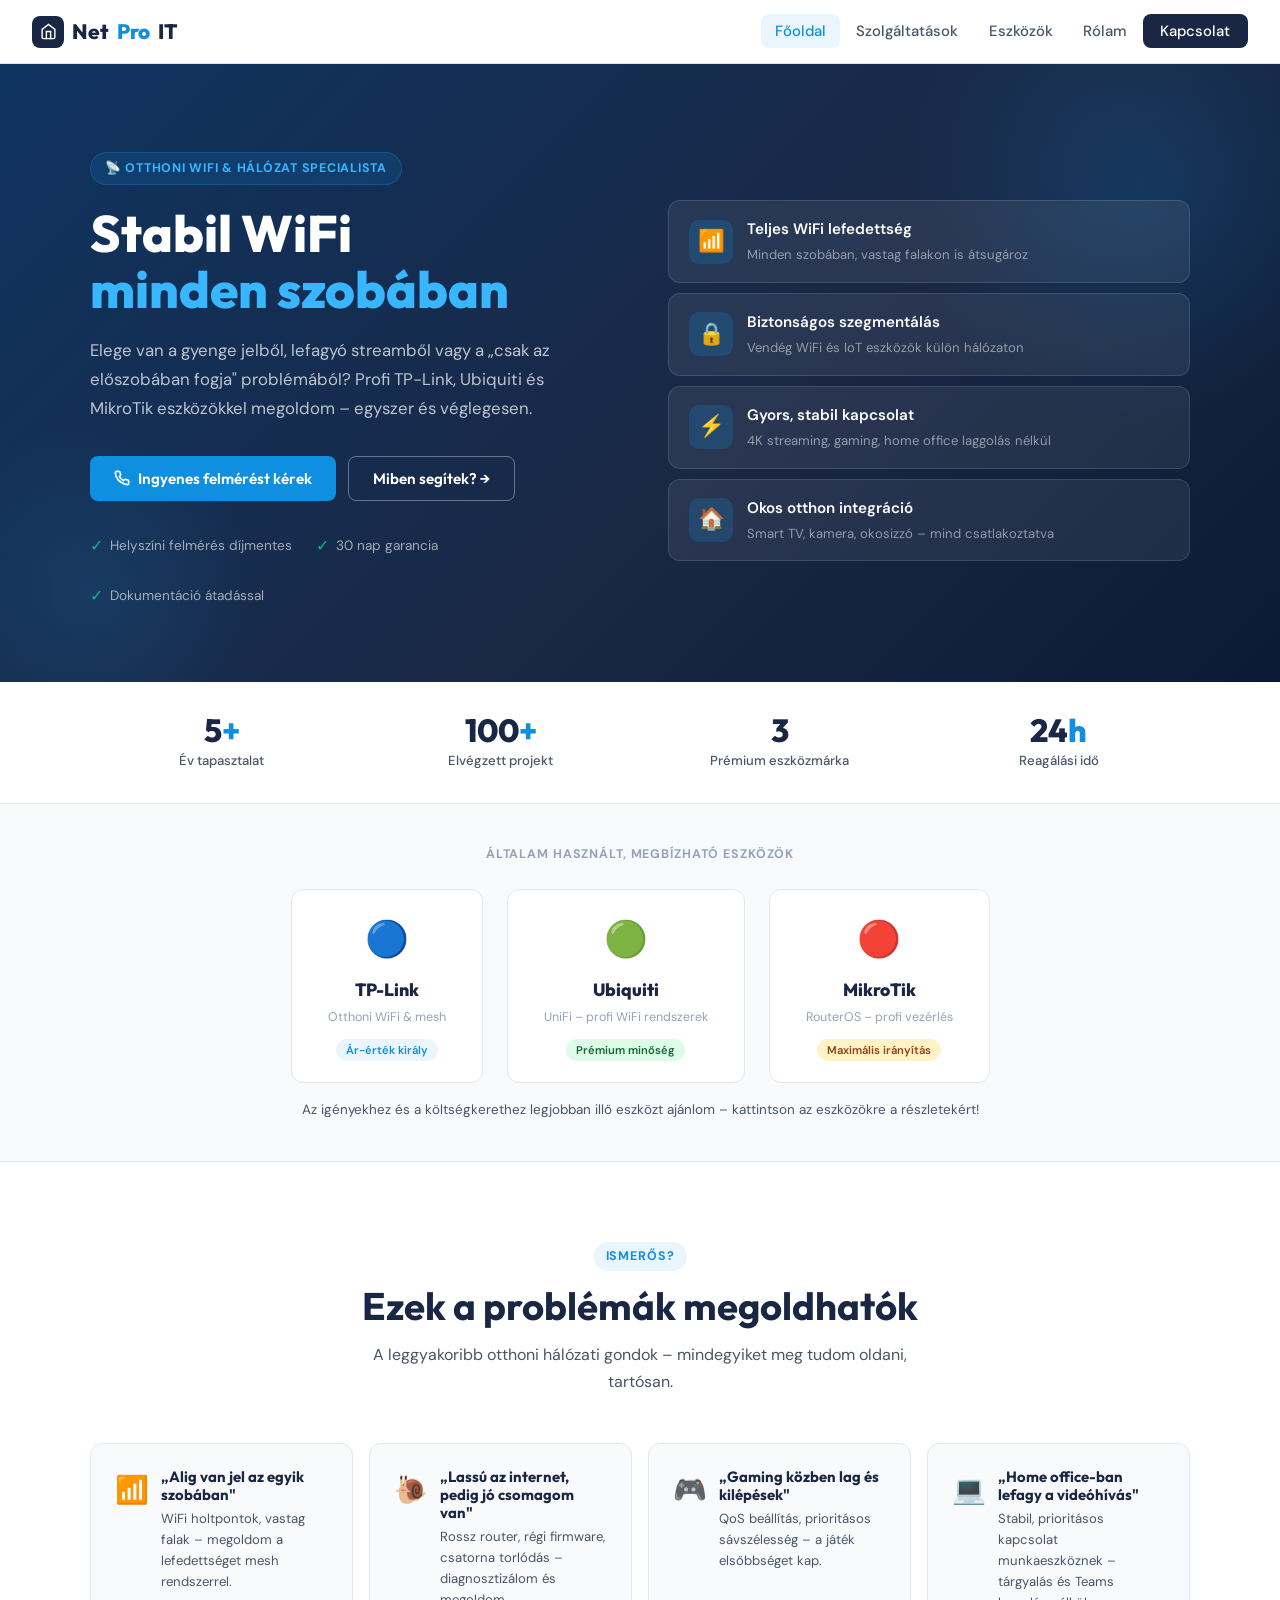
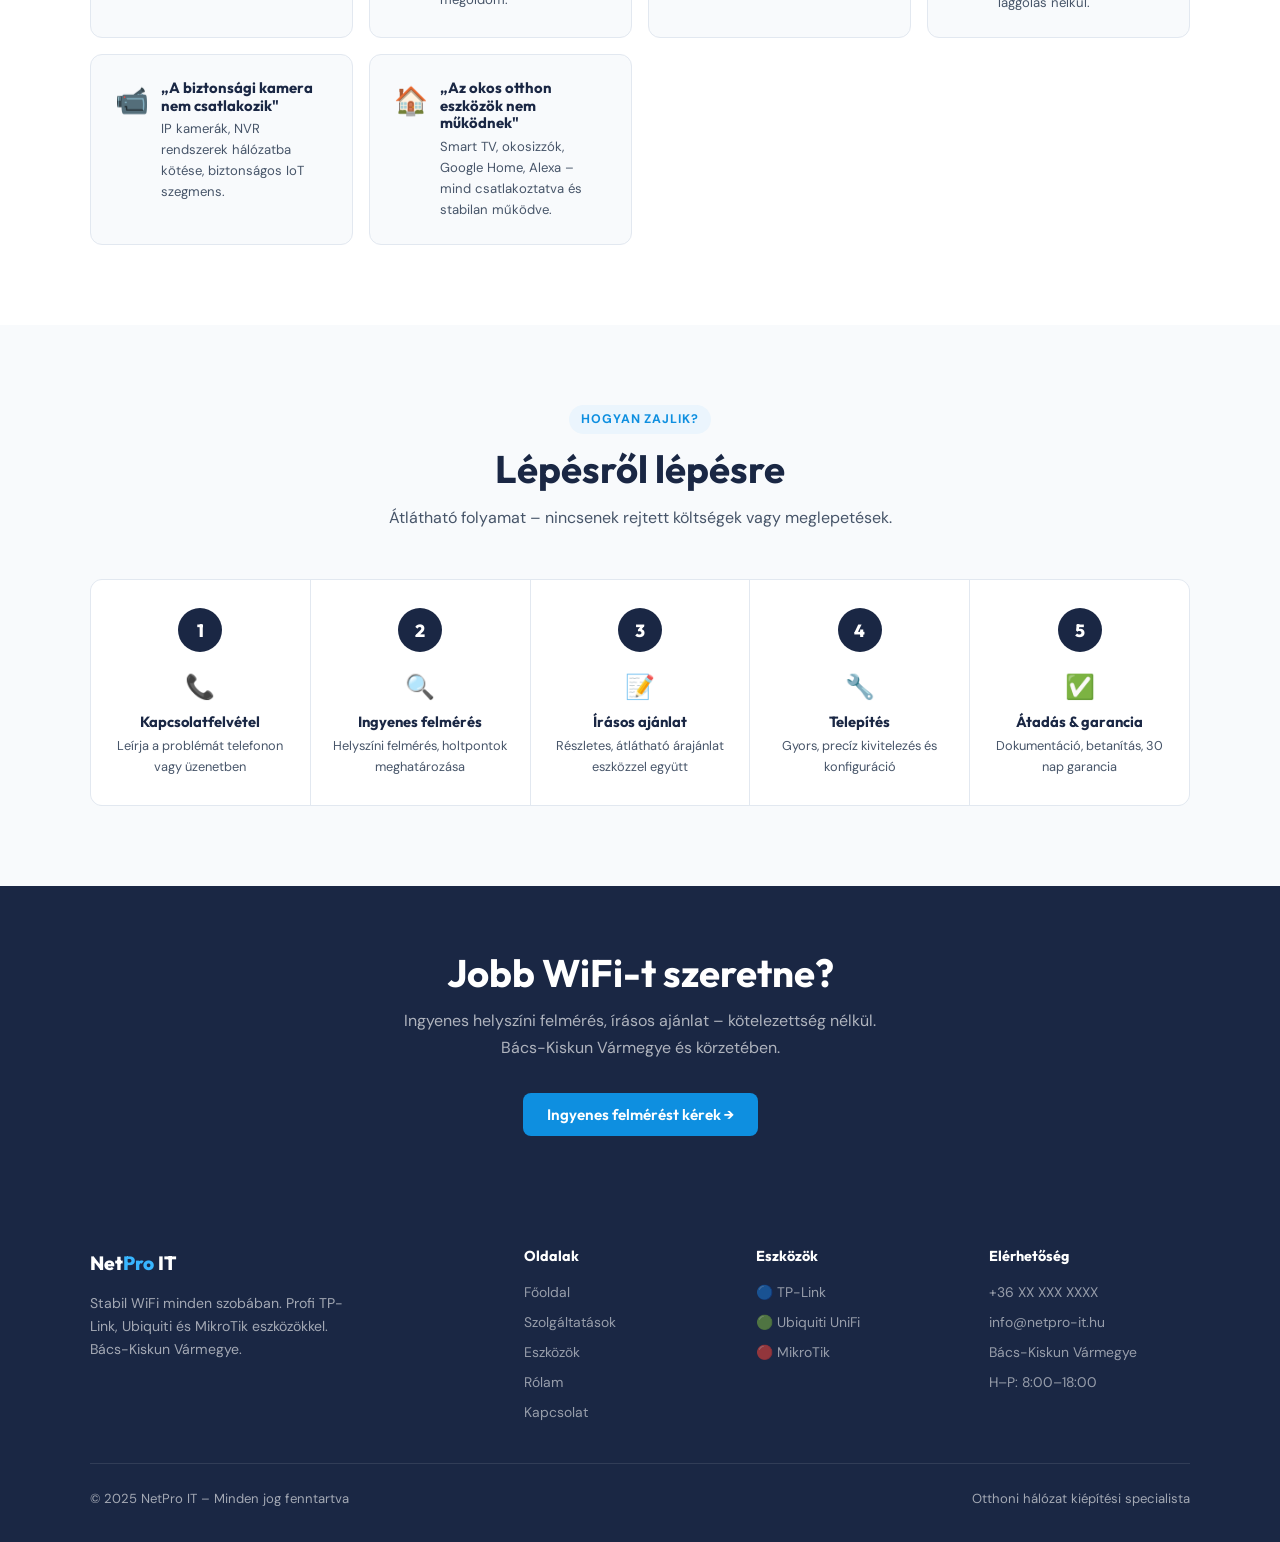
==== index.html @ 59e87a6f "Add files via upload" ====
<!DOCTYPE html>
<html lang="hu">
<head>
<meta charset="UTF-8">
<meta name="viewport" content="width=device-width, initial-scale=1.0">
<title>NetPro IT – Otthoni hálózat kiépítése</title>
<link rel="preconnect" href="https://fonts.googleapis.com">
<link href="https://fonts.googleapis.com/css2?family=Outfit:wght@400;500;600;700;800&family=DM+Sans:ital,wght@0,400;0,500;1,400&display=swap" rel="stylesheet">
<style>
*, *::before, *::after { box-sizing: border-box; margin: 0; padding: 0; }

:root {
  --navy: #1A2744;
  --navy-light: #243354;
  --blue: #0E8FE0;
  --blue-light: #38B6FF;
  --blue-pale: #EBF5FD;
  --gray-50: #F8FAFC;
  --gray-100: #F1F5F9;
  --gray-200: #E2E8F0;
  --gray-400: #94A3B8;
  --gray-600: #475569;
  --gray-800: #1E293B;
  --white: #FFFFFF;
  --green: #10B981;
  --orange: #F59E0B;
  --radius: 12px;
  --radius-sm: 8px;
  --shadow: 0 4px 24px rgba(26,39,68,0.08);
  --shadow-card: 0 2px 12px rgba(26,39,68,0.06);
}

html { scroll-behavior: smooth; }

body {
  font-family: 'DM Sans', sans-serif;
  background: var(--gray-50);
  color: var(--gray-800);
  line-height: 1.65;
  font-size: 16px;
}

h1, h2, h3, h4, h5 {
  font-family: 'Outfit', sans-serif;
  line-height: 1.2;
  color: var(--navy);
}

/* ---- NAVBAR ---- */
nav {
  position: sticky;
  top: 0;
  z-index: 100;
  background: rgba(255,255,255,0.96);
  backdrop-filter: blur(12px);
  border-bottom: 1px solid var(--gray-200);
  padding: 0 2rem;
  height: 64px;
  display: flex;
  align-items: center;
  justify-content: space-between;
}

.logo {
  font-family: 'Outfit', sans-serif;
  font-weight: 800;
  font-size: 1.3rem;
  color: var(--navy);
  cursor: pointer;
  display: flex;
  align-items: center;
  gap: 8px;
  text-decoration: none;
}

.logo-icon {
  width: 32px; height: 32px;
  background: var(--navy);
  border-radius: 8px;
  display: flex; align-items: center; justify-content: center;
}

.logo-icon svg { width: 17px; height: 17px; fill: none; stroke: white; stroke-width: 2; stroke-linecap: round; }
.logo span { color: var(--blue); }

.nav-links {
  display: flex;
  align-items: center;
  gap: 0.2rem;
  list-style: none;
}

.nav-links a {
  text-decoration: none;
  color: var(--gray-600);
  font-size: 0.93rem;
  font-weight: 500;
  padding: 0.45rem 0.85rem;
  border-radius: var(--radius-sm);
  transition: all 0.15s;
  cursor: pointer;
}

.nav-links a:hover { color: var(--navy); background: var(--gray-100); }
.nav-links a.active { color: var(--blue); background: var(--blue-pale); }
.nav-cta { background: var(--navy) !important; color: white !important; padding: 0.45rem 1.1rem !important; border-radius: var(--radius-sm) !important; }
.nav-cta:hover { background: var(--navy-light) !important; }

.hamburger { display: none; background: none; border: none; cursor: pointer; padding: 4px; }
.hamburger span { display: block; width: 22px; height: 2px; background: var(--navy); margin: 5px 0; border-radius: 2px; transition: all 0.3s; }

/* ---- PAGES ---- */
.page { display: none; animation: fadeIn 0.32s ease; }
.page.active { display: block; }
@keyframes fadeIn { from { opacity: 0; transform: translateY(8px); } to { opacity: 1; transform: translateY(0); } }

/* ---- BUTTONS ---- */
.btn {
  display: inline-flex;
  align-items: center;
  gap: 8px;
  padding: 0.75rem 1.5rem;
  border-radius: var(--radius-sm);
  font-family: 'Outfit', sans-serif;
  font-weight: 600;
  font-size: 0.95rem;
  cursor: pointer;
  text-decoration: none;
  transition: all 0.18s;
  border: none;
}
.btn-primary { background: var(--blue); color: white; }
.btn-primary:hover { background: #0b7cc4; transform: translateY(-1px); }
.btn-outline { background: transparent; color: white; border: 1.5px solid rgba(255,255,255,0.35); }
.btn-outline:hover { background: rgba(255,255,255,0.08); border-color: rgba(255,255,255,0.6); }
.btn-dark { background: var(--navy); color: white; }
.btn-dark:hover { background: var(--navy-light); }

/* ---- SECTION ---- */
.section { padding: 5rem 2rem; }
.section-inner { max-width: 1100px; margin: 0 auto; }
.section-alt { background: white; }

.section-header { text-align: center; margin-bottom: 3rem; }
.section-tag {
  display: inline-block;
  background: var(--blue-pale);
  color: var(--blue);
  font-size: 0.78rem;
  font-weight: 700;
  letter-spacing: 0.07em;
  text-transform: uppercase;
  padding: 4px 12px;
  border-radius: 100px;
  margin-bottom: 0.75rem;
}
.section-header h2 { font-size: clamp(1.8rem, 3vw, 2.4rem); font-weight: 700; margin-bottom: 0.75rem; }
.section-header p { color: var(--gray-600); max-width: 560px; margin: 0 auto; line-height: 1.7; }

/* ---- BADGES ---- */
.badge {
  display: inline-flex;
  align-items: center;
  padding: 2px 10px;
  border-radius: 100px;
  font-size: 0.75rem;
  font-weight: 600;
}
.badge-blue { background: var(--blue-pale); color: var(--blue); }
.badge-green { background: #DCFCE7; color: #166534; }
.badge-orange { background: #FEF3C7; color: #92400E; }
.badge-navy { background: #EEF2FF; color: var(--navy); }

/* ---- DETAIL LIST ---- */
.detail-list { list-style: none; }
.detail-list li {
  font-size: 0.87rem;
  color: var(--gray-600);
  padding: 5px 0;
  padding-left: 18px;
  position: relative;
  border-bottom: 1px solid var(--gray-100);
}
.detail-list li:last-child { border-bottom: none; }
.detail-list li::before { content: '→'; position: absolute; left: 0; color: var(--blue); font-weight: 700; }

/* ---- EXPERTISE GRID ---- */
.expertise-grid {
  display: grid;
  grid-template-columns: repeat(auto-fit, minmax(280px, 1fr));
  gap: 1.25rem;
}
.expertise-card {
  background: white;
  border: 1px solid var(--gray-200);
  border-radius: var(--radius);
  padding: 1.75rem;
  transition: all 0.2s;
}
.expertise-card:hover { border-color: var(--blue); box-shadow: var(--shadow-card); }
.expertise-card p { font-size: 0.88rem; color: var(--gray-600); line-height: 1.65; margin-bottom: 1rem; }

/* ---- FAQ ---- */
.faq-list { max-width: 760px; margin: 0 auto; }
.faq-item {
  background: white;
  border: 1px solid var(--gray-200);
  border-radius: var(--radius);
  margin-bottom: 10px;
  overflow: hidden;
}
.faq-q {
  width: 100%;
  padding: 1.1rem 1.25rem;
  background: none;
  border: none;
  text-align: left;
  font-family: 'Outfit', sans-serif;
  font-size: 1rem;
  font-weight: 600;
  color: var(--navy);
  cursor: pointer;
  display: flex;
  justify-content: space-between;
  align-items: center;
  gap: 12px;
}
.faq-q:hover { background: var(--gray-50); }
.faq-icon { width: 20px; height: 20px; flex-shrink: 0; stroke: var(--blue); fill: none; stroke-width: 2.5; stroke-linecap: round; transition: transform 0.2s; }
.faq-item.open .faq-icon { transform: rotate(45deg); }
.faq-a {
  display: none;
  padding: 0 1.25rem 1.1rem;
  color: var(--gray-600);
  font-size: 0.9rem;
  line-height: 1.7;
  border-top: 1px solid var(--gray-100);
  padding-top: 0.9rem;
}
.faq-item.open .faq-a { display: block; }

/* ---- FORM ---- */
.form-row { display: grid; grid-template-columns: 1fr 1fr; gap: 1rem; margin-bottom: 1rem; }
.form-group { margin-bottom: 1rem; }
.form-group label { display: block; font-size: 0.88rem; font-weight: 600; color: var(--gray-800); margin-bottom: 6px; }
.form-group input,
.form-group select,
.form-group textarea {
  width: 100%;
  padding: 0.65rem 0.9rem;
  border: 1.5px solid var(--gray-200);
  border-radius: var(--radius-sm);
  font-family: 'DM Sans', sans-serif;
  font-size: 0.95rem;
  color: var(--gray-800);
  background: var(--gray-50);
  outline: none;
  transition: border-color 0.15s, background 0.15s;
}
.form-group input:focus,
.form-group select:focus,
.form-group textarea:focus { border-color: var(--blue); background: white; }
.form-group textarea { resize: vertical; min-height: 120px; }
.form-submit {
  width: 100%;
  padding: 0.85rem;
  background: var(--navy);
  color: white;
  border: none;
  border-radius: var(--radius-sm);
  font-family: 'Outfit', sans-serif;
  font-weight: 700;
  font-size: 1rem;
  cursor: pointer;
  transition: background 0.18s, transform 0.15s;
  display: flex; align-items: center; justify-content: center; gap: 8px;
}
.form-submit:hover { background: var(--navy-light); transform: translateY(-1px); }
.success-msg {
  display: none;
  text-align: center;
  padding: 1.5rem;
  background: #F0FDF4;
  border: 1px solid #86EFAC;
  border-radius: var(--radius);
  margin-top: 1rem;
}
.success-msg h4 { color: #15803D; margin-bottom: 4px; }
.success-msg p { color: #166534; font-size: 0.9rem; }

/* ---- CTA BANNER ---- */
.cta-banner {
  background: var(--navy);
  padding: 4rem 2rem;
  text-align: center;
}
.cta-banner h2 { color: white; font-size: clamp(1.8rem, 3vw, 2.4rem); margin-bottom: 0.75rem; }
.cta-banner p { color: rgba(255,255,255,0.65); max-width: 480px; margin: 0 auto 2rem; }

/* ---- FOOTER ---- */
footer {
  background: var(--navy);
  color: rgba(255,255,255,0.6);
  padding: 3rem 2rem 2rem;
}
.footer-inner {
  max-width: 1100px;
  margin: 0 auto;
  display: grid;
  grid-template-columns: 2fr 1fr 1fr 1fr;
  gap: 2rem;
  margin-bottom: 2rem;
}
.footer-logo { color: white; font-family: 'Outfit', sans-serif; font-weight: 800; font-size: 1.2rem; margin-bottom: 0.75rem; }
.footer-logo span { color: var(--blue-light); }
.footer-desc { font-size: 0.88rem; line-height: 1.65; max-width: 280px; }
.footer-col h4 { color: white; font-family: 'Outfit', sans-serif; font-size: 0.9rem; font-weight: 700; margin-bottom: 1rem; }
.footer-col a { display: block; color: rgba(255,255,255,0.55); font-size: 0.87rem; text-decoration: none; margin-bottom: 7px; cursor: pointer; transition: color 0.15s; }
.footer-col a:hover { color: white; }
.footer-bottom {
  max-width: 1100px;
  margin: 0 auto;
  padding-top: 1.5rem;
  border-top: 1px solid rgba(255,255,255,0.1);
  display: flex;
  justify-content: space-between;
  align-items: center;
  font-size: 0.82rem;
}

/* ---- AVAILABLE DOT ---- */
@keyframes pulse { 0%, 100% { opacity: 1; } 50% { opacity: 0.4; } }

/* ---- RESPONSIVE ---- */
@media (max-width: 768px) {
  .nav-links { display: none; }
  .nav-links.open { display: flex; flex-direction: column; position: absolute; top: 64px; left: 0; right: 0; background: white; border-bottom: 1px solid var(--gray-200); padding: 1rem; gap: 4px; }
  .hamburger { display: block; }
  nav { position: relative; }
  .footer-inner { grid-template-columns: 1fr 1fr; }
  .footer-bottom { flex-direction: column; gap: 8px; text-align: center; }
  .form-row { grid-template-columns: 1fr; }
}
</style>
</head>
<body>

<!-- ===== NAVBAR ===== -->
<nav id="mainNav">
  <a class="logo" onclick="showPage('home')">
    <div class="logo-icon">
      <svg viewBox="0 0 24 24"><path d="M3 9l9-7 9 7v11a2 2 0 01-2 2H5a2 2 0 01-2-2z"/><polyline points="9 22 9 12 15 12 15 22"/></svg>
    </div>
    Net<span>Pro</span> IT
  </a>
  <ul class="nav-links" id="navLinks">
    <li><a onclick="showPage('home')" id="nav-home" class="active">Főoldal</a></li>
    <li><a onclick="showPage('services')" id="nav-services">Szolgáltatások</a></li>
    <li><a onclick="showPage('devices')" id="nav-devices">Eszközök</a></li>
    <li><a onclick="showPage('about')" id="nav-about">Rólam</a></li>
    <li><a onclick="showPage('contact')" id="nav-contact" class="nav-cta">Kapcsolat</a></li>
  </ul>
  <button class="hamburger" onclick="toggleMenu()" aria-label="Menü">
    <span></span><span></span><span></span>
  </button>
</nav>


<!-- ========================================================
     FŐOLDAL
     ======================================================== -->
<div class="page active" id="page-home">

  <!-- HERO -->
  <div style="background:linear-gradient(135deg,#0F3460 0%,#1A2744 60%,#0a1a35 100%);color:white;padding:5.5rem 2rem 4.5rem;position:relative;overflow:hidden">
    <div style="position:absolute;top:-120px;right:-100px;width:480px;height:480px;border-radius:50%;background:radial-gradient(circle,rgba(14,143,224,0.18) 0%,transparent 70%);pointer-events:none"></div>
    <div style="position:absolute;bottom:-80px;left:-80px;width:340px;height:340px;border-radius:50%;background:radial-gradient(circle,rgba(56,182,255,0.1) 0%,transparent 70%);pointer-events:none"></div>
    <div style="max-width:1100px;margin:0 auto;position:relative;z-index:1;display:grid;grid-template-columns:1fr 1fr;gap:3.5rem;align-items:center">
      <div>
        <div style="display:inline-flex;align-items:center;gap:6px;background:rgba(14,143,224,0.15);border:1px solid rgba(14,143,224,0.3);color:#38B6FF;font-size:.78rem;font-weight:700;letter-spacing:.06em;text-transform:uppercase;padding:5px 14px;border-radius:100px;margin-bottom:1.25rem">
          📡 Otthoni WiFi & hálózat specialista
        </div>
        <h1 style="color:white;font-size:clamp(2.2rem,4vw,3.2rem);font-weight:800;line-height:1.1;margin-bottom:1.15rem">
          Stabil WiFi<br><span style="color:#38B6FF">minden szobában</span>
        </h1>
        <p style="color:rgba(255,255,255,0.72);font-size:1.05rem;line-height:1.75;margin-bottom:2rem;max-width:490px">
          Elege van a gyenge jelből, lefagyó streamből vagy a „csak az előszobában fogja" problémából? Profi TP-Link, Ubiquiti és MikroTik eszközökkel megoldom – egyszer és véglegesen.
        </p>
        <div style="display:flex;gap:12px;flex-wrap:wrap;margin-bottom:2rem">
          <button class="btn btn-primary" onclick="showPage('contact')">
            <svg width="16" height="16" viewBox="0 0 24 24" style="fill:none;stroke:currentColor;stroke-width:2.5;stroke-linecap:round"><path d="M22 16.92v3a2 2 0 01-2.18 2 19.79 19.79 0 01-8.63-3.07A19.5 19.5 0 013.07 9.47 19.79 19.79 0 012.12 4.18 2 2 0 014.11 2h3a2 2 0 012 1.72c.127.96.361 1.903.7 2.81a2 2 0 01-.45 2.11L8.09 9.91a16 16 0 006 6l1.27-1.27a2 2 0 012.11-.45c.907.339 1.85.573 2.81.7A2 2 0 0122 16.92z"/></svg>
            Ingyenes felmérést kérek
          </button>
          <button class="btn btn-outline" onclick="showPage('services')">Miben segítek? →</button>
        </div>
        <div style="display:flex;gap:1.5rem;flex-wrap:wrap">
          <div style="display:flex;align-items:center;gap:7px;color:rgba(255,255,255,0.6);font-size:.85rem">
            <span style="color:#10B981;font-size:1rem">✓</span> Helyszíni felmérés díjmentes
          </div>
          <div style="display:flex;align-items:center;gap:7px;color:rgba(255,255,255,0.6);font-size:.85rem">
            <span style="color:#10B981;font-size:1rem">✓</span> 30 nap garancia
          </div>
          <div style="display:flex;align-items:center;gap:7px;color:rgba(255,255,255,0.6);font-size:.85rem">
            <span style="color:#10B981;font-size:1rem">✓</span> Dokumentáció átadással
          </div>
        </div>
      </div>
      <div style="display:flex;flex-direction:column;gap:10px">
        <div style="background:rgba(255,255,255,0.07);border:1px solid rgba(255,255,255,0.12);border-radius:12px;padding:1rem 1.25rem;display:flex;align-items:center;gap:14px;transition:all .2s" onmouseover="this.style.background='rgba(255,255,255,0.11)'" onmouseout="this.style.background='rgba(255,255,255,0.07)'">
          <div style="width:44px;height:44px;background:rgba(14,143,224,0.2);border-radius:10px;display:flex;align-items:center;justify-content:center;flex-shrink:0;font-size:1.35rem">📶</div>
          <div><div style="color:white;font-weight:600;font-size:.95rem;margin-bottom:2px">Teljes WiFi lefedettség</div><div style="color:rgba(255,255,255,0.5);font-size:.82rem">Minden szobában, vastag falakon is átsugároz</div></div>
        </div>
        <div style="background:rgba(255,255,255,0.07);border:1px solid rgba(255,255,255,0.12);border-radius:12px;padding:1rem 1.25rem;display:flex;align-items:center;gap:14px;transition:all .2s" onmouseover="this.style.background='rgba(255,255,255,0.11)'" onmouseout="this.style.background='rgba(255,255,255,0.07)'">
          <div style="width:44px;height:44px;background:rgba(14,143,224,0.2);border-radius:10px;display:flex;align-items:center;justify-content:center;flex-shrink:0;font-size:1.35rem">🔒</div>
          <div><div style="color:white;font-weight:600;font-size:.95rem;margin-bottom:2px">Biztonságos szegmentálás</div><div style="color:rgba(255,255,255,0.5);font-size:.82rem">Vendég WiFi és IoT eszközök külön hálózaton</div></div>
        </div>
        <div style="background:rgba(255,255,255,0.07);border:1px solid rgba(255,255,255,0.12);border-radius:12px;padding:1rem 1.25rem;display:flex;align-items:center;gap:14px;transition:all .2s" onmouseover="this.style.background='rgba(255,255,255,0.11)'" onmouseout="this.style.background='rgba(255,255,255,0.07)'">
          <div style="width:44px;height:44px;background:rgba(14,143,224,0.2);border-radius:10px;display:flex;align-items:center;justify-content:center;flex-shrink:0;font-size:1.35rem">⚡</div>
          <div><div style="color:white;font-weight:600;font-size:.95rem;margin-bottom:2px">Gyors, stabil kapcsolat</div><div style="color:rgba(255,255,255,0.5);font-size:.82rem">4K streaming, gaming, home office laggolás nélkül</div></div>
        </div>
        <div style="background:rgba(255,255,255,0.07);border:1px solid rgba(255,255,255,0.12);border-radius:12px;padding:1rem 1.25rem;display:flex;align-items:center;gap:14px;transition:all .2s" onmouseover="this.style.background='rgba(255,255,255,0.11)'" onmouseout="this.style.background='rgba(255,255,255,0.07)'">
          <div style="width:44px;height:44px;background:rgba(14,143,224,0.2);border-radius:10px;display:flex;align-items:center;justify-content:center;flex-shrink:0;font-size:1.35rem">🏠</div>
          <div><div style="color:white;font-weight:600;font-size:.95rem;margin-bottom:2px">Okos otthon integráció</div><div style="color:rgba(255,255,255,0.5);font-size:.82rem">Smart TV, kamera, okosizzó – mind csatlakoztatva</div></div>
        </div>
      </div>
    </div>
  </div>

  <!-- STATS -->
  <div style="background:white;border-bottom:1px solid var(--gray-200);padding:1.5rem 2rem">
    <div style="max-width:1100px;margin:0 auto;display:grid;grid-template-columns:repeat(4,1fr);gap:1rem;text-align:center">
      <div style="padding:.5rem">
        <div style="font-family:'Outfit',sans-serif;font-size:2rem;font-weight:800;color:var(--navy);line-height:1;margin-bottom:4px">5<span style="color:var(--blue)">+</span></div>
        <div style="font-size:.82rem;color:var(--gray-600);font-weight:500">Év tapasztalat</div>
      </div>
      <div style="padding:.5rem">
        <div style="font-family:'Outfit',sans-serif;font-size:2rem;font-weight:800;color:var(--navy);line-height:1;margin-bottom:4px">100<span style="color:var(--blue)">+</span></div>
        <div style="font-size:.82rem;color:var(--gray-600);font-weight:500">Elvégzett projekt</div>
      </div>
      <div style="padding:.5rem">
        <div style="font-family:'Outfit',sans-serif;font-size:2rem;font-weight:800;color:var(--navy);line-height:1;margin-bottom:4px">3</div>
        <div style="font-size:.82rem;color:var(--gray-600);font-weight:500">Prémium eszközmárka</div>
      </div>
      <div style="padding:.5rem">
        <div style="font-family:'Outfit',sans-serif;font-size:2rem;font-weight:800;color:var(--navy);line-height:1;margin-bottom:4px">24<span style="color:var(--blue)">h</span></div>
        <div style="font-size:.82rem;color:var(--gray-600);font-weight:500">Reagálási idő</div>
      </div>
    </div>
  </div>

  <!-- BRANDS -->
  <div style="background:var(--gray-50);padding:2.5rem 2rem;border-bottom:1px solid var(--gray-200)">
    <div style="max-width:1100px;margin:0 auto">
      <div style="text-align:center;font-size:.78rem;font-weight:700;letter-spacing:.07em;text-transform:uppercase;color:var(--gray-400);margin-bottom:1.5rem">Általam használt, megbízható eszközök</div>
      <div style="display:flex;justify-content:center;gap:1.5rem;flex-wrap:wrap">
        <div style="background:white;border:1.5px solid var(--gray-200);border-radius:12px;padding:1.25rem 2.25rem;text-align:center;min-width:185px;transition:all .2s;cursor:pointer" onmouseover="this.style.borderColor='#0E8FE0';this.style.boxShadow='0 4px 16px rgba(14,143,224,0.1)';this.style.transform='translateY(-2px)'" onmouseout="this.style.borderColor='var(--gray-200)';this.style.boxShadow='none';this.style.transform='none'" onclick="showPage('devices')">
          <div style="font-size:2.2rem;margin-bottom:7px">🔵</div>
          <div style="font-family:'Outfit',sans-serif;font-weight:800;font-size:1.1rem;color:var(--navy)">TP-Link</div>
          <div style="font-size:.78rem;color:var(--gray-400);margin-top:3px;margin-bottom:8px">Otthoni WiFi & mesh</div>
          <span class="badge badge-blue" style="font-size:.7rem">Ár-érték király</span>
        </div>
        <div style="background:white;border:1.5px solid var(--gray-200);border-radius:12px;padding:1.25rem 2.25rem;text-align:center;min-width:185px;transition:all .2s;cursor:pointer" onmouseover="this.style.borderColor='#0E8FE0';this.style.boxShadow='0 4px 16px rgba(14,143,224,0.1)';this.style.transform='translateY(-2px)'" onmouseout="this.style.borderColor='var(--gray-200)';this.style.boxShadow='none';this.style.transform='none'" onclick="showPage('devices')">
          <div style="font-size:2.2rem;margin-bottom:7px">🟢</div>
          <div style="font-family:'Outfit',sans-serif;font-weight:800;font-size:1.1rem;color:var(--navy)">Ubiquiti</div>
          <div style="font-size:.78rem;color:var(--gray-400);margin-top:3px;margin-bottom:8px">UniFi – profi WiFi rendszerek</div>
          <span class="badge badge-green" style="font-size:.7rem">Prémium minőség</span>
        </div>
        <div style="background:white;border:1.5px solid var(--gray-200);border-radius:12px;padding:1.25rem 2.25rem;text-align:center;min-width:185px;transition:all .2s;cursor:pointer" onmouseover="this.style.borderColor='#0E8FE0';this.style.boxShadow='0 4px 16px rgba(14,143,224,0.1)';this.style.transform='translateY(-2px)'" onmouseout="this.style.borderColor='var(--gray-200)';this.style.boxShadow='none';this.style.transform='none'" onclick="showPage('devices')">
          <div style="font-size:2.2rem;margin-bottom:7px">🔴</div>
          <div style="font-family:'Outfit',sans-serif;font-weight:800;font-size:1.1rem;color:var(--navy)">MikroTik</div>
          <div style="font-size:.78rem;color:var(--gray-400);margin-top:3px;margin-bottom:8px">RouterOS – profi vezérlés</div>
          <span class="badge badge-orange" style="font-size:.7rem">Maximális irányítás</span>
        </div>
      </div>
      <p style="text-align:center;margin-top:1rem;font-size:.84rem;color:var(--gray-600)">Az igényekhez és a költségkerethez legjobban illő eszközt ajánlom – kattintson az eszközökre a részletekért!</p>
    </div>
  </div>

  <!-- PROBLEMS -->
  <section class="section section-alt">
    <div class="section-inner">
      <div class="section-header">
        <div class="section-tag">Ismerős?</div>
        <h2>Ezek a problémák megoldhatók</h2>
        <p>A leggyakoribb otthoni hálózati gondok – mindegyiket meg tudom oldani, tartósan.</p>
      </div>
      <div style="display:grid;grid-template-columns:repeat(auto-fit,minmax(230px,1fr));gap:1rem">
        <div style="background:var(--gray-50);border:1px solid var(--gray-200);border-radius:var(--radius);padding:1.5rem;display:flex;gap:12px;align-items:flex-start;transition:all .2s" onmouseover="this.style.borderColor='var(--blue)';this.style.background='white'" onmouseout="this.style.borderColor='var(--gray-200)';this.style.background='var(--gray-50)'">
          <div style="font-size:1.7rem;flex-shrink:0">📶</div>
          <div><h4 style="font-size:.93rem;margin-bottom:4px">„Alig van jel az egyik szobában"</h4><p style="font-size:.82rem;color:var(--gray-600);line-height:1.6">WiFi holtpontok, vastag falak – megoldom a lefedettséget mesh rendszerrel.</p></div>
        </div>
        <div style="background:var(--gray-50);border:1px solid var(--gray-200);border-radius:var(--radius);padding:1.5rem;display:flex;gap:12px;align-items:flex-start;transition:all .2s" onmouseover="this.style.borderColor='var(--blue)';this.style.background='white'" onmouseout="this.style.borderColor='var(--gray-200)';this.style.background='var(--gray-50)'">
          <div style="font-size:1.7rem;flex-shrink:0">🐌</div>
          <div><h4 style="font-size:.93rem;margin-bottom:4px">„Lassú az internet, pedig jó csomagom van"</h4><p style="font-size:.82rem;color:var(--gray-600);line-height:1.6">Rossz router, régi firmware, csatorna torlódás – diagnosztizálom és megoldom.</p></div>
        </div>
        <div style="background:var(--gray-50);border:1px solid var(--gray-200);border-radius:var(--radius);padding:1.5rem;display:flex;gap:12px;align-items:flex-start;transition:all .2s" onmouseover="this.style.borderColor='var(--blue)';this.style.background='white'" onmouseout="this.style.borderColor='var(--gray-200)';this.style.background='var(--gray-50)'">
          <div style="font-size:1.7rem;flex-shrink:0">🎮</div>
          <div><h4 style="font-size:.93rem;margin-bottom:4px">„Gaming közben lag és kilépések"</h4><p style="font-size:.82rem;color:var(--gray-600);line-height:1.6">QoS beállítás, prioritásos sávszélesség – a játék elsőbbséget kap.</p></div>
        </div>
        <div style="background:var(--gray-50);border:1px solid var(--gray-200);border-radius:var(--radius);padding:1.5rem;display:flex;gap:12px;align-items:flex-start;transition:all .2s" onmouseover="this.style.borderColor='var(--blue)';this.style.background='white'" onmouseout="this.style.borderColor='var(--gray-200)';this.style.background='var(--gray-50)'">
          <div style="font-size:1.7rem;flex-shrink:0">💻</div>
          <div><h4 style="font-size:.93rem;margin-bottom:4px">„Home office-ban lefagy a videóhívás"</h4><p style="font-size:.82rem;color:var(--gray-600);line-height:1.6">Stabil, prioritásos kapcsolat munkaeszköznek – tárgyalás és Teams laggolás nélkül.</p></div>
        </div>
        <div style="background:var(--gray-50);border:1px solid var(--gray-200);border-radius:var(--radius);padding:1.5rem;display:flex;gap:12px;align-items:flex-start;transition:all .2s" onmouseover="this.style.borderColor='var(--blue)';this.style.background='white'" onmouseout="this.style.borderColor='var(--gray-200)';this.style.background='var(--gray-50)'">
          <div style="font-size:1.7rem;flex-shrink:0">📹</div>
          <div><h4 style="font-size:.93rem;margin-bottom:4px">„A biztonsági kamera nem csatlakozik"</h4><p style="font-size:.82rem;color:var(--gray-600);line-height:1.6">IP kamerák, NVR rendszerek hálózatba kötése, biztonságos IoT szegmens.</p></div>
        </div>
        <div style="background:var(--gray-50);border:1px solid var(--gray-200);border-radius:var(--radius);padding:1.5rem;display:flex;gap:12px;align-items:flex-start;transition:all .2s" onmouseover="this.style.borderColor='var(--blue)';this.style.background='white'" onmouseout="this.style.borderColor='var(--gray-200)';this.style.background='var(--gray-50)'">
          <div style="font-size:1.7rem;flex-shrink:0">🏠</div>
          <div><h4 style="font-size:.93rem;margin-bottom:4px">„Az okos otthon eszközök nem működnek"</h4><p style="font-size:.82rem;color:var(--gray-600);line-height:1.6">Smart TV, okosizzók, Google Home, Alexa – mind csatlakoztatva és stabilan működve.</p></div>
        </div>
      </div>
    </div>
  </section>

  <!-- PROCESS -->
  <section class="section">
    <div class="section-inner">
      <div class="section-header">
        <div class="section-tag">Hogyan zajlik?</div>
        <h2>Lépésről lépésre</h2>
        <p>Átlátható folyamat – nincsenek rejtett költségek vagy meglepetések.</p>
      </div>
      <div style="display:grid;grid-template-columns:repeat(5,1fr);gap:1px;background:var(--gray-200);border:1px solid var(--gray-200);border-radius:var(--radius);overflow:hidden">
        <div style="background:white;padding:1.75rem 1.1rem;text-align:center">
          <div style="width:44px;height:44px;background:var(--navy);border-radius:50%;display:flex;align-items:center;justify-content:center;font-family:'Outfit',sans-serif;font-weight:800;color:white;font-size:1.1rem;margin:0 auto .9rem">1</div>
          <div style="font-size:1.5rem;margin-bottom:7px">📞</div>
          <h4 style="font-size:.92rem;margin-bottom:4px">Kapcsolatfelvétel</h4>
          <p style="font-size:.8rem;color:var(--gray-600)">Leírja a problémát telefonon vagy üzenetben</p>
        </div>
        <div style="background:white;padding:1.75rem 1.1rem;text-align:center">
          <div style="width:44px;height:44px;background:var(--navy);border-radius:50%;display:flex;align-items:center;justify-content:center;font-family:'Outfit',sans-serif;font-weight:800;color:white;font-size:1.1rem;margin:0 auto .9rem">2</div>
          <div style="font-size:1.5rem;margin-bottom:7px">🔍</div>
          <h4 style="font-size:.92rem;margin-bottom:4px">Ingyenes felmérés</h4>
          <p style="font-size:.8rem;color:var(--gray-600)">Helyszíni felmérés, holtpontok meghatározása</p>
        </div>
        <div style="background:white;padding:1.75rem 1.1rem;text-align:center">
          <div style="width:44px;height:44px;background:var(--navy);border-radius:50%;display:flex;align-items:center;justify-content:center;font-family:'Outfit',sans-serif;font-weight:800;color:white;font-size:1.1rem;margin:0 auto .9rem">3</div>
          <div style="font-size:1.5rem;margin-bottom:7px">📝</div>
          <h4 style="font-size:.92rem;margin-bottom:4px">Írásos ajánlat</h4>
          <p style="font-size:.8rem;color:var(--gray-600)">Részletes, átlátható árajánlat eszközzel együtt</p>
        </div>
        <div style="background:white;padding:1.75rem 1.1rem;text-align:center">
          <div style="width:44px;height:44px;background:var(--navy);border-radius:50%;display:flex;align-items:center;justify-content:center;font-family:'Outfit',sans-serif;font-weight:800;color:white;font-size:1.1rem;margin:0 auto .9rem">4</div>
          <div style="font-size:1.5rem;margin-bottom:7px">🔧</div>
          <h4 style="font-size:.92rem;margin-bottom:4px">Telepítés</h4>
          <p style="font-size:.8rem;color:var(--gray-600)">Gyors, precíz kivitelezés és konfiguráció</p>
        </div>
        <div style="background:white;padding:1.75rem 1.1rem;text-align:center">
          <div style="width:44px;height:44px;background:var(--navy);border-radius:50%;display:flex;align-items:center;justify-content:center;font-family:'Outfit',sans-serif;font-weight:800;color:white;font-size:1.1rem;margin:0 auto .9rem">5</div>
          <div style="font-size:1.5rem;margin-bottom:7px">✅</div>
          <h4 style="font-size:.92rem;margin-bottom:4px">Átadás & garancia</h4>
          <p style="font-size:.8rem;color:var(--gray-600)">Dokumentáció, betanítás, 30 nap garancia</p>
        </div>
      </div>
    </div>
  </section>

  <div class="cta-banner">
    <h2>Jobb WiFi-t szeretne?</h2>
    <p>Ingyenes helyszíni felmérés, írásos ajánlat – kötelezettség nélkül. Bács-Kiskun Vármegye és körzetében.</p>
    <button class="btn btn-primary" onclick="showPage('contact')">Ingyenes felmérést kérek →</button>
  </div>

</div>


<!-- ========================================================
     SZOLGÁLTATÁSOK
     ======================================================== -->
<div class="page" id="page-services">

  <div style="background:var(--navy);color:white;padding:4rem 2rem 3rem">
    <div style="max-width:1100px;margin:0 auto">
      <div class="section-tag" style="margin-bottom:.8rem">Részletes szolgáltatások</div>
      <h1 style="color:white;font-size:clamp(2rem,4vw,2.8rem);font-weight:800;margin-bottom:.9rem">Mit tartalmaz az otthoni<br>hálózat kiépítése?</h1>
      <p style="color:rgba(255,255,255,0.7);max-width:580px;font-size:1.02rem;line-height:1.75">Nem csak egy routert cserélek – teljes, átgondolt hálózatot tervezek és kivitelezek, a felmérésből az átadásig.</p>
    </div>
  </div>

  <section class="section section-alt">
    <div class="section-inner">
      <div style="display:grid;grid-template-columns:1fr 1fr;gap:1.25rem">
        <div style="background:white;border:1px solid var(--gray-200);border-radius:var(--radius);padding:1.75rem">
          <div style="display:flex;align-items:center;gap:10px;margin-bottom:1rem">
            <div style="width:42px;height:42px;background:var(--blue-pale);border-radius:10px;display:flex;align-items:center;justify-content:center;font-size:1.3rem;flex-shrink:0">🔍</div>
            <h3 style="font-size:1.05rem">Helyszíni felmérés</h3>
          </div>
          <ul class="detail-list">
            <li>WiFi lefedettség mérése (holtpontok meghatározása)</li>
            <li>Épület alaprajz és falszerkezet elemzése</li>
            <li>Meglévő eszközök és kábelezés átvizsgálása</li>
            <li>Internet sebesség mérés és diagnosztika</li>
            <li>Igények és elvárások egyeztetése</li>
          </ul>
          <div style="margin-top:1rem;background:#F0FDF4;border:1px solid #86EFAC;border-radius:8px;padding:.75rem 1rem;font-size:.84rem;color:#166534;font-weight:600">✅ Ez a lépés ingyenes!</div>
        </div>

        <div style="background:white;border:1px solid var(--gray-200);border-radius:var(--radius);padding:1.75rem">
          <div style="display:flex;align-items:center;gap:10px;margin-bottom:1rem">
            <div style="width:42px;height:42px;background:var(--blue-pale);border-radius:10px;display:flex;align-items:center;justify-content:center;font-size:1.3rem;flex-shrink:0">📐</div>
            <h3 style="font-size:1.05rem">Hálózattervezés & ajánlat</h3>
          </div>
          <ul class="detail-list">
            <li>Eszközök optimális elhelyezésének megtervezése</li>
            <li>IP cím séma kialakítása</li>
            <li>Hálózati szegmentálás (főhálózat, vendég, IoT)</li>
            <li>Eszköz kiválasztás igény és budget szerint</li>
            <li>Részletes, írásos ajánlat – eszközök ára külön!</li>
          </ul>
        </div>

        <div style="background:white;border:1px solid var(--gray-200);border-radius:var(--radius);padding:1.75rem">
          <div style="display:flex;align-items:center;gap:10px;margin-bottom:1rem">
            <div style="width:42px;height:42px;background:var(--blue-pale);border-radius:10px;display:flex;align-items:center;justify-content:center;font-size:1.3rem;flex-shrink:0">🔧</div>
            <h3 style="font-size:1.05rem">Telepítés & konfigurálás</h3>
          </div>
          <ul class="detail-list">
            <li>Router és access pointok telepítése, bekötése</li>
            <li>TP-Link / Ubiquiti UniFi / MikroTik konfiguráció</li>
            <li>Mesh rendszer kialakítása (ha szükséges)</li>
            <li>Vendég WiFi és IoT szegmens beállítása</li>
            <li>Összes eszköz (laptop, TV, kamera) csatlakoztatása</li>
          </ul>
        </div>

        <div style="background:white;border:1px solid var(--gray-200);border-radius:var(--radius);padding:1.75rem">
          <div style="display:flex;align-items:center;gap:10px;margin-bottom:1rem">
            <div style="width:42px;height:42px;background:var(--blue-pale);border-radius:10px;display:flex;align-items:center;justify-content:center;font-size:1.3rem;flex-shrink:0">📋</div>
            <h3 style="font-size:1.05rem">Átadás & garancia</h3>
          </div>
          <ul class="detail-list">
            <li>Hálózati dokumentáció átadása (jelszavak, IP-k, eszközök)</li>
            <li>Rövid betanítás – hogyan kezelje az eszközöket</li>
            <li>Sebességtesztek minden szobában</li>
            <li>30 napos garancia az elvégzett munkára</li>
            <li>Utólagos kérdések megválaszolása ingyenesen</li>
          </ul>
        </div>
      </div>
    </div>
  </section>

  <!-- EXTRA SERVICES -->
  <section class="section">
    <div class="section-inner">
      <div class="section-header">
        <div class="section-tag">Egyéb megoldások</div>
        <h2>Amit még elvégzek</h2>
        <p>A hálózat kiépítésén túl ezeket a feladatokat is elvállalom.</p>
      </div>
      <div style="display:grid;grid-template-columns:repeat(auto-fit,minmax(200px,1fr));gap:1.1rem">
        <div style="background:white;border:1px solid var(--gray-200);border-radius:var(--radius);padding:1.4rem;text-align:center;transition:all .2s" onmouseover="this.style.borderColor='var(--blue)';this.style.transform='translateY(-2px)'" onmouseout="this.style.borderColor='var(--gray-200)';this.style.transform='none'">
          <div style="font-size:1.8rem;margin-bottom:8px">🔌</div>
          <h4 style="font-size:.95rem;margin-bottom:5px">Hálózati kábelezés</h4>
          <p style="font-size:.82rem;color:var(--gray-600)">Cat5e/Cat6 UTP kábel fektetése, fali aljzatok szerelése</p>
        </div>
        <div style="background:white;border:1px solid var(--gray-200);border-radius:var(--radius);padding:1.4rem;text-align:center;transition:all .2s" onmouseover="this.style.borderColor='var(--blue)';this.style.transform='translateY(-2px)'" onmouseout="this.style.borderColor='var(--gray-200)';this.style.transform='none'">
          <div style="font-size:1.8rem;margin-bottom:8px">📹</div>
          <h4 style="font-size:.95rem;margin-bottom:5px">IP kamera rendszer</h4>
          <p style="font-size:.82rem;color:var(--gray-600)">Biztonsági kamerák hálózatba kötése, NVR beállítás</p>
        </div>
        <div style="background:white;border:1px solid var(--gray-200);border-radius:var(--radius);padding:1.4rem;text-align:center;transition:all .2s" onmouseover="this.style.borderColor='var(--blue)';this.style.transform='translateY(-2px)'" onmouseout="this.style.borderColor='var(--gray-200)';this.style.transform='none'">
          <div style="font-size:1.8rem;margin-bottom:8px">💾</div>
          <h4 style="font-size:.95rem;margin-bottom:5px">NAS tárhely beállítás</h4>
          <p style="font-size:.82rem;color:var(--gray-600)">Hálózati meghajtó (NAS) telepítése és beállítása</p>
        </div>
        <div style="background:white;border:1px solid var(--gray-200);border-radius:var(--radius);padding:1.4rem;text-align:center;transition:all .2s" onmouseover="this.style.borderColor='var(--blue)';this.style.transform='translateY(-2px)'" onmouseout="this.style.borderColor='var(--gray-200)';this.style.transform='none'">
          <div style="font-size:1.8rem;margin-bottom:8px">📺</div>
          <h4 style="font-size:.95rem;margin-bottom:5px">Smart TV & streaming</h4>
          <p style="font-size:.82rem;color:var(--gray-600)">Smart TV, Apple TV, Chromecast beállítása</p>
        </div>
        <div style="background:white;border:1px solid var(--gray-200);border-radius:var(--radius);padding:1.4rem;text-align:center;transition:all .2s" onmouseover="this.style.borderColor='var(--blue)';this.style.transform='translateY(-2px)'" onmouseout="this.style.borderColor='var(--gray-200)';this.style.transform='none'">
          <div style="font-size:1.8rem;margin-bottom:8px">🏠</div>
          <h4 style="font-size:.95rem;margin-bottom:5px">Smart Home integráció</h4>
          <p style="font-size:.82rem;color:var(--gray-600)">Google Home, Alexa, Zigbee eszközök hálózatba kötése</p>
        </div>
        <div style="background:white;border:1px solid var(--gray-200);border-radius:var(--radius);padding:1.4rem;text-align:center;transition:all .2s" onmouseover="this.style.borderColor='var(--blue)';this.style.transform='translateY(-2px)'" onmouseout="this.style.borderColor='var(--gray-200)';this.style.transform='none'">
          <div style="font-size:1.8rem;margin-bottom:8px">🔒</div>
          <h4 style="font-size:.95rem;margin-bottom:5px">Hálózatbiztonság</h4>
          <p style="font-size:.82rem;color:var(--gray-600)">Tűzfal, vendég WiFi, szülői felügyelet beállítása</p>
        </div>
      </div>
    </div>
  </section>

  <div class="cta-banner">
    <h2>Kérdése van? Szívesen segítek!</h2>
    <p>Ingyenes konzultáció – elmondja az igényét, én megoldom.</p>
    <button class="btn btn-primary" onclick="showPage('contact')">Kapcsolatfelvétel →</button>
  </div>

</div>


<!-- ========================================================
     ESZKÖZÖK
     ======================================================== -->
<div class="page" id="page-devices">

  <div style="background:var(--navy);color:white;padding:4rem 2rem 3rem">
    <div style="max-width:1100px;margin:0 auto">
      <div class="section-tag" style="margin-bottom:.8rem">Eszközök & márkák</div>
      <h1 style="color:white;font-size:clamp(2rem,4vw,2.8rem);font-weight:800;margin-bottom:.9rem">Melyik megoldás az Önnek való?</h1>
      <p style="color:rgba(255,255,255,0.7);max-width:580px;font-size:1.02rem;line-height:1.75">Három megbízható márkával dolgozom – mindig az igényekhez és a költségkerethez leginkább illő eszközt ajánlom.</p>
      <div style="display:flex;gap:10px;flex-wrap:wrap;margin-top:1.5rem">
        <div style="display:inline-flex;align-items:center;gap:6px;background:rgba(255,255,255,0.1);border:1px solid rgba(255,255,255,0.2);color:white;font-size:.84rem;font-weight:600;padding:6px 14px;border-radius:100px">
          <span style="width:8px;height:8px;background:#10B981;border-radius:50%;display:inline-block"></span>TP-Link – Ár-érték
        </div>
        <div style="display:inline-flex;align-items:center;gap:6px;background:rgba(255,255,255,0.1);border:1px solid rgba(255,255,255,0.2);color:white;font-size:.84rem;font-weight:600;padding:6px 14px;border-radius:100px">
          <span style="width:8px;height:8px;background:#10B981;border-radius:50%;display:inline-block"></span>Ubiquiti – Prémium
        </div>
        <div style="display:inline-flex;align-items:center;gap:6px;background:rgba(255,255,255,0.1);border:1px solid rgba(255,255,255,0.2);color:white;font-size:.84rem;font-weight:600;padding:6px 14px;border-radius:100px">
          <span style="width:8px;height:8px;background:#10B981;border-radius:50%;display:inline-block"></span>MikroTik – Profi
        </div>
      </div>
    </div>
  </div>

  <section class="section section-alt">
    <div class="section-inner">
      <div class="expertise-grid">

        <!-- TP-LINK -->
        <div style="background:white;border:1.5px solid var(--gray-200);border-radius:var(--radius);padding:2rem;transition:all .2s" onmouseover="this.style.borderColor='#0E8FE0';this.style.boxShadow='var(--shadow)'" onmouseout="this.style.borderColor='var(--gray-200)';this.style.boxShadow='none'">
          <div style="display:flex;align-items:center;gap:12px;margin-bottom:1rem">
            <div style="font-size:2.2rem">🔵</div>
            <div>
              <h3 style="font-size:1.2rem;margin-bottom:3px">TP-Link</h3>
              <span class="badge badge-blue">Ár-érték király</span>
            </div>
          </div>
          <p style="font-size:.88rem;color:var(--gray-600);line-height:1.65;margin-bottom:1.25rem">Kiváló választás kisebb-közepes otthonokhoz, ahol a megbízhatóság és az egyszerű kezelhetőség a prioritás. A Deco mesh rendszer különösen ajánlott nagyobb alapterületű házakhoz.</p>
          <h4 style="font-size:.9rem;margin-bottom:.6rem;color:var(--navy)">Általam telepített modellek:</h4>
          <ul class="detail-list">
            <li><strong>TP-Link Deco</strong> – mesh WiFi, egyszerű mobilapp-os kezelés</li>
            <li><strong>Archer sorozat</strong> – erős, megbízható router középkategóriában</li>
            <li>WiFi 6 (802.11ax) támogatás – gyorsabb, több eszköz egyszerre</li>
          </ul>
          <div style="margin-top:1.25rem;background:var(--blue-pale);border-radius:8px;padding:.9rem 1rem;font-size:.84rem;color:var(--navy)">
            <strong>Kinek ajánlom:</strong> 1–3 szobás lakás, kisebb ház, aki egyszerű kezelést szeretne megfizethetőbb áron.
          </div>
        </div>

        <!-- UBIQUITI -->
        <div style="background:white;border:1.5px solid var(--gray-200);border-radius:var(--radius);padding:2rem;transition:all .2s" onmouseover="this.style.borderColor='#0E8FE0';this.style.boxShadow='var(--shadow)'" onmouseout="this.style.borderColor='var(--gray-200)';this.style.boxShadow='none'">
          <div style="display:flex;align-items:center;gap:12px;margin-bottom:1rem">
            <div style="font-size:2.2rem">🟢</div>
            <div>
              <h3 style="font-size:1.2rem;margin-bottom:3px">Ubiquiti UniFi</h3>
              <span class="badge badge-green">Prémium minőség</span>
            </div>
          </div>
          <p style="font-size:.88rem;color:var(--gray-600);line-height:1.65;margin-bottom:1.25rem">Professzionális szintű hálózati megoldás – amit sok vállalkozás is alkalmaz, de otthoni környezetben is tökéletesen működik. Kiváló lefedettség, részletes monitoring, stabil kapcsolat.</p>
          <h4 style="font-size:.9rem;margin-bottom:.6rem;color:var(--navy)">Általam telepített modellek:</h4>
          <ul class="detail-list">
            <li><strong>UniFi Access Point</strong> – ipari szintű WiFi erősítő, mennyezetre is szerelhető</li>
            <li><strong>UniFi Dream Machine</strong> – all-in-one router + controller + tűzfal</li>
            <li>Centralizált webes kezelőfelület – minden eszköz egy helyen</li>
          </ul>
          <div style="margin-top:1.25rem;background:#DCFCE7;border-radius:8px;padding:.9rem 1rem;font-size:.84rem;color:#166534">
            <strong>Kinek ajánlom:</strong> Nagy ház, több szint, sok eszköz – aki a legjobb minőséget szeretné.
          </div>
        </div>

        <!-- MIKROTIK -->
        <div style="background:white;border:1.5px solid var(--gray-200);border-radius:var(--radius);padding:2rem;transition:all .2s" onmouseover="this.style.borderColor='#0E8FE0';this.style.boxShadow='var(--shadow)'" onmouseout="this.style.borderColor='var(--gray-200)';this.style.boxShadow='none'">
          <div style="display:flex;align-items:center;gap:12px;margin-bottom:1rem">
            <div style="font-size:2.2rem">🔴</div>
            <div>
              <h3 style="font-size:1.2rem;margin-bottom:3px">MikroTik</h3>
              <span class="badge badge-orange">Maximális irányítás</span>
            </div>
          </div>
          <p style="font-size:.88rem;color:var(--gray-600);line-height:1.65;margin-bottom:1.25rem">A hálózati szakemberek kedvence – teljes kontrollt ad a hálózat felett. Tűzfal, QoS, VPN, VLAN – minden beállítható. Komplex konfigurációt igényel, de én elvégzem Ön helyett.</p>
          <h4 style="font-size:.9rem;margin-bottom:.6rem;color:var(--navy)">Általam telepített modellek:</h4>
          <ul class="detail-list">
            <li><strong>hAP sorozat</strong> – kompakt, erős home router</li>
            <li><strong>RouterOS</strong> – profi szintű konfiguráció, tűzfal, QoS</li>
            <li>VPN, VLAN, sávszélesség-kezelés teljes körűen</li>
          </ul>
          <div style="margin-top:1.25rem;background:#FEF3C7;border-radius:8px;padding:.9rem 1rem;font-size:.84rem;color:#92400E">
            <strong>Kinek ajánlom:</strong> Tech-tudatos felhasználók, home office, NAS-szal rendelkezők, akik teljes kontrollt akarnak.
          </div>
        </div>

      </div>
    </div>
  </section>

  <!-- COMPARISON TABLE -->
  <section class="section">
    <div class="section-inner">
      <div class="section-header">
        <div class="section-tag">Összehasonlítás</div>
        <h2>Egymás mellett</h2>
        <p>Egy táblázatban a három eszköz legfontosabb jellemzői.</p>
      </div>
      <div style="background:white;border:1px solid var(--gray-200);border-radius:var(--radius);overflow:hidden">
        <table style="width:100%;border-collapse:collapse;font-size:.88rem">
          <thead>
            <tr style="background:var(--navy);color:white">
              <th style="padding:1rem 1.25rem;text-align:left;font-family:'Outfit',sans-serif">Szempont</th>
              <th style="padding:1rem 1.25rem;text-align:center;font-family:'Outfit',sans-serif">🔵 TP-Link</th>
              <th style="padding:1rem 1.25rem;text-align:center;font-family:'Outfit',sans-serif">🟢 Ubiquiti</th>
              <th style="padding:1rem 1.25rem;text-align:center;font-family:'Outfit',sans-serif">🔴 MikroTik</th>
            </tr>
          </thead>
          <tbody>
            <tr style="border-bottom:1px solid var(--gray-100)">
              <td style="padding:.9rem 1.25rem;font-weight:500;color:var(--gray-800)">Ár kategória</td>
              <td style="padding:.9rem 1.25rem;text-align:center;color:var(--gray-600)">Közepes</td>
              <td style="padding:.9rem 1.25rem;text-align:center;color:var(--gray-600)">Magas</td>
              <td style="padding:.9rem 1.25rem;text-align:center;color:var(--gray-600)">Közepes</td>
            </tr>
            <tr style="border-bottom:1px solid var(--gray-100);background:var(--gray-50)">
              <td style="padding:.9rem 1.25rem;font-weight:500;color:var(--gray-800)">Kezelhetőség</td>
              <td style="padding:.9rem 1.25rem;text-align:center">⭐⭐⭐⭐⭐</td>
              <td style="padding:.9rem 1.25rem;text-align:center">⭐⭐⭐⭐</td>
              <td style="padding:.9rem 1.25rem;text-align:center">⭐⭐</td>
            </tr>
            <tr style="border-bottom:1px solid var(--gray-100)">
              <td style="padding:.9rem 1.25rem;font-weight:500;color:var(--gray-800)">WiFi lefedettség</td>
              <td style="padding:.9rem 1.25rem;text-align:center">⭐⭐⭐⭐</td>
              <td style="padding:.9rem 1.25rem;text-align:center">⭐⭐⭐⭐⭐</td>
              <td style="padding:.9rem 1.25rem;text-align:center">⭐⭐⭐⭐</td>
            </tr>
            <tr style="border-bottom:1px solid var(--gray-100);background:var(--gray-50)">
              <td style="padding:.9rem 1.25rem;font-weight:500;color:var(--gray-800)">Tűzfal / VPN</td>
              <td style="padding:.9rem 1.25rem;text-align:center;color:var(--gray-400)">Alapszintű</td>
              <td style="padding:.9rem 1.25rem;text-align:center;color:var(--green)">Igen ✓</td>
              <td style="padding:.9rem 1.25rem;text-align:center;color:var(--green)">Teljes körű ✓</td>
            </tr>
            <tr style="border-bottom:1px solid var(--gray-100)">
              <td style="padding:.9rem 1.25rem;font-weight:500;color:var(--gray-800)">Mesh rendszer</td>
              <td style="padding:.9rem 1.25rem;text-align:center;color:var(--green)">Deco ✓</td>
              <td style="padding:.9rem 1.25rem;text-align:center;color:var(--green)">UniFi ✓</td>
              <td style="padding:.9rem 1.25rem;text-align:center;color:var(--green)">CAPsMAN ✓</td>
            </tr>
            <tr style="background:var(--gray-50)">
              <td style="padding:.9rem 1.25rem;font-weight:500;color:var(--gray-800)">Ajánlott esetben</td>
              <td style="padding:.9rem 1.25rem;text-align:center;font-size:.82rem;color:var(--gray-600)">Kisebb lakás, egyszerű igény</td>
              <td style="padding:.9rem 1.25rem;text-align:center;font-size:.82rem;color:var(--gray-600)">Nagy ház, igényes user</td>
              <td style="padding:.9rem 1.25rem;text-align:center;font-size:.82rem;color:var(--gray-600)">Tech-tudatos, home office</td>
            </tr>
          </tbody>
        </table>
      </div>
      <p style="text-align:center;margin-top:1rem;font-size:.84rem;color:var(--gray-600)">Nem biztos melyik a megfelelő? A helyszíni felmérés után én javaslom a legjobb megoldást – ingyenesen.</p>
    </div>
  </section>

  <div class="cta-banner">
    <h2>Segítek megtalálni a legjobb megoldást!</h2>
    <p>Ingyenes felmérés után pontos ajánlatot adok – melyik eszköz, hová, mennyiért.</p>
    <button class="btn btn-primary" onclick="showPage('contact')">Ingyenes felmérést kérek →</button>
  </div>

</div>


<!-- ========================================================
     RÓLAM
     ======================================================== -->
<div class="page" id="page-about">

  <div style="background:var(--gray-50);padding:4rem 2rem 3rem;border-bottom:1px solid var(--gray-200)">
    <div style="max-width:1100px;margin:0 auto;display:grid;grid-template-columns:auto 1fr;gap:3rem;align-items:start">
      <div style="display:flex;flex-direction:column;align-items:center;gap:12px">
        <div style="width:160px;height:160px;background:var(--navy);border-radius:20px;display:flex;align-items:center;justify-content:center;font-family:'Outfit',sans-serif;font-size:3.5rem;font-weight:800;color:var(--blue-light)">NP</div>
        <div style="display:inline-flex;align-items:center;gap:6px;background:#DCFCE7;color:#166534;font-size:.8rem;font-weight:600;padding:4px 12px;border-radius:100px">
          <span style="width:7px;height:7px;background:var(--green);border-radius:50%;animation:pulse 2s infinite;display:inline-block"></span>Elérhető
        </div>
      </div>
      <div>
        <h1 style="font-size:2.2rem;font-weight:800;margin-bottom:.4rem">NetPro IT Szakember</h1>
        <div style="color:var(--blue);font-weight:600;font-size:1.05rem;margin-bottom:1rem">Otthoni hálózat kiépítési specialista</div>
        <p style="color:var(--gray-600);line-height:1.75;max-width:640px">Bács-Kiskun Vármegyében és körzetében nyújtok otthoni hálózat kiépítési és fejlesztési szolgáltatásokat. Fő szakterületem a WiFi rendszerek tervezése és telepítése – TP-Link, Ubiquiti UniFi és MikroTik eszközökkel egyaránt profi szinten dolgozom. Célom, hogy minden ügyfél otthonában stabil, gyors és biztonságos legyen az internet kapcsolat.</p>
      </div>
    </div>
  </div>

  <section class="section">
    <div style="max-width:1100px;margin:0 auto;display:grid;grid-template-columns:1fr 1fr;gap:1.5rem">
      <div style="background:white;border:1px solid var(--gray-200);border-radius:var(--radius);padding:1.5rem">
        <h3 style="font-size:1rem;font-weight:700;margin-bottom:1.1rem;display:flex;align-items:center;gap:8px">
          <svg width="18" height="18" viewBox="0 0 24 24" style="stroke:var(--blue);fill:none;stroke-width:2"><rect x="2" y="2" width="20" height="8" rx="2"/><rect x="2" y="14" width="20" height="8" rx="2"/></svg>
          WiFi & hálózati eszközök
        </h3>
        <div style="margin-bottom:14px">
          <div style="display:flex;justify-content:space-between;margin-bottom:5px"><span style="font-size:.9rem;font-weight:500">TP-Link (Deco, Archer)</span><span style="font-size:.8rem;color:var(--gray-400)">Profi</span></div>
          <div style="height:6px;background:var(--gray-100);border-radius:3px"><div style="height:100%;width:95%;background:linear-gradient(90deg,var(--blue),var(--navy));border-radius:3px"></div></div>
        </div>
        <div style="margin-bottom:14px">
          <div style="display:flex;justify-content:space-between;margin-bottom:5px"><span style="font-size:.9rem;font-weight:500">Ubiquiti UniFi</span><span style="font-size:.8rem;color:var(--gray-400)">Profi</span></div>
          <div style="height:6px;background:var(--gray-100);border-radius:3px"><div style="height:100%;width:92%;background:linear-gradient(90deg,var(--blue),var(--navy));border-radius:3px"></div></div>
        </div>
        <div style="margin-bottom:14px">
          <div style="display:flex;justify-content:space-between;margin-bottom:5px"><span style="font-size:.9rem;font-weight:500">MikroTik RouterOS</span><span style="font-size:.8rem;color:var(--gray-400)">Profi</span></div>
          <div style="height:6px;background:var(--gray-100);border-radius:3px"><div style="height:100%;width:95%;background:linear-gradient(90deg,var(--blue),var(--navy));border-radius:3px"></div></div>
        </div>
        <div style="margin-bottom:0">
          <div style="display:flex;justify-content:space-between;margin-bottom:5px"><span style="font-size:.9rem;font-weight:500">VLAN, VPN, Tűzfal</span><span style="font-size:.8rem;color:var(--gray-400)">Haladó</span></div>
          <div style="height:6px;background:var(--gray-100);border-radius:3px"><div style="height:100%;width:85%;background:var(--blue);border-radius:3px"></div></div>
        </div>
      </div>

      <div style="background:white;border:1px solid var(--gray-200);border-radius:var(--radius);padding:1.5rem">
        <h3 style="font-size:1rem;font-weight:700;margin-bottom:1.1rem;display:flex;align-items:center;gap:8px">
          <svg width="18" height="18" viewBox="0 0 24 24" style="stroke:var(--blue);fill:none;stroke-width:2"><circle cx="12" cy="12" r="10"/><path d="M12 8v4l3 3"/></svg>
          Szakmai erősségek
        </h3>
        <div style="display:flex;flex-wrap:wrap;gap:8px;margin-bottom:1.5rem">
          <span class="badge badge-blue" style="padding:5px 12px;font-size:.82rem">WiFi tervezés</span>
          <span class="badge badge-navy" style="padding:5px 12px;font-size:.82rem">Dokumentálás</span>
          <span class="badge badge-green" style="padding:5px 12px;font-size:.82rem">Hibaelhárítás</span>
          <span class="badge badge-orange" style="padding:5px 12px;font-size:.82rem">Precizitás</span>
          <span class="badge badge-blue" style="padding:5px 12px;font-size:.82rem">Ügyfélközpontú</span>
          <span class="badge badge-navy" style="padding:5px 12px;font-size:.82rem">Megbízhatóság</span>
          <span class="badge badge-green" style="padding:5px 12px;font-size:.82rem">Rugalmasság</span>
          <span class="badge badge-orange" style="padding:5px 12px;font-size:.82rem">Átláthatóság</span>
        </div>
        <div style="background:var(--blue-pale);border-radius:8px;padding:1rem 1.1rem">
          <div style="font-family:'Outfit',sans-serif;font-weight:700;color:var(--navy);margin-bottom:.4rem;font-size:.95rem">💬 Kommunikáció</div>
          <p style="font-size:.84rem;color:var(--gray-600);line-height:1.65">Érthetően, szakzsargon nélkül kommunikálok – nem csak megoldom a problémát, el is magyarázom mi volt a gond és hogyan kerülhető el a jövőben.</p>
        </div>
      </div>
    </div>
  </section>

  <section class="section section-alt" style="padding-top:3rem">
    <div class="section-inner">
      <div class="section-header">
        <div class="section-tag">GYIK</div>
        <h2>Gyakori kérdések</h2>
      </div>
      <div class="faq-list">
        <div class="faq-item">
          <button class="faq-q" onclick="toggleFaq(this)">
            Milyen területen vállalok munkát?
            <svg class="faq-icon" viewBox="0 0 24 24"><line x1="12" y1="5" x2="12" y2="19"/><line x1="5" y1="12" x2="19" y2="12"/></svg>
          </button>
          <div class="faq-a">Elsősorban Bács-Kiskun Vármegye és 30-40 km-es körzetében vállalok helyszíni munkát. Nagy projekt esetén távolabb is megyek – egyeztetés alapján.</div>
        </div>
        <div class="faq-item">
          <button class="faq-q" onclick="toggleFaq(this)">
            Mennyi ideig tart egy otthoni hálózat kiépítése?
            <svg class="faq-icon" viewBox="0 0 24 24"><line x1="12" y1="5" x2="12" y2="19"/><line x1="5" y1="12" x2="19" y2="12"/></svg>
          </button>
          <div class="faq-a">Egy átlagos, 2–3 szobás lakás hálózatának kiépítése vagy fejlesztése általában 2–4 óra alatt elvégezhető. Nagyobb ház, több access point vagy kábelezési munka esetén ez 1 egész napot vehet igénybe. A helyszíni felmérés után pontosabb időbecslést adok.</div>
        </div>
        <div class="faq-item">
          <button class="faq-q" onclick="toggleFaq(this)">
            Szükséges-e a meglévő routerem lecserélése?
            <svg class="faq-icon" viewBox="0 0 24 24"><line x1="12" y1="5" x2="12" y2="19"/><line x1="5" y1="12" x2="19" y2="12"/></svg>
          </button>
          <div class="faq-a">Nem feltétlenül. Először megvizsgálom a meglévő eszközt – sokszor egyszerű konfigurációs módosítással vagy egy plusz access point hozzáadásával sokat lehet javítani. Ha mégis szükséges csere, az igényeknek megfelelő eszközt javaslok.</div>
        </div>
        <div class="faq-item">
          <button class="faq-q" onclick="toggleFaq(this)">
            Az eszközök árát is felszámolja, vagy csak a munkadíjat?
            <svg class="faq-icon" viewBox="0 0 24 24"><line x1="12" y1="5" x2="12" y2="19"/><line x1="5" y1="12" x2="19" y2="12"/></svg>
          </button>
          <div class="faq-a">Az ajánlatban külön szerepel az eszközök ára és a munkadíj – teljes átláthatósággal. Az eszközöket be tudom szerezni, de ha Ön maga vásárolja meg, akkor is elvégzem a telepítést és konfigurálást.</div>
        </div>
        <div class="faq-item">
          <button class="faq-q" onclick="toggleFaq(this)">
            Vállal garanciát az elvégzett munkára?
            <svg class="faq-icon" viewBox="0 0 24 24"><line x1="12" y1="5" x2="12" y2="19"/><line x1="5" y1="12" x2="19" y2="12"/></svg>
          </button>
          <div class="faq-a">Igen, az elvégzett munkákra 30 napos garanciát vállalok. Ha valami nem működik megfelelően, visszajövök és javítom – ingyenesen.</div>
        </div>
        <div class="faq-item">
          <button class="faq-q" onclick="toggleFaq(this)">
            Hétvégén is elérhető?
            <svg class="faq-icon" viewBox="0 0 24 24"><line x1="12" y1="5" x2="12" y2="19"/><line x1="5" y1="12" x2="19" y2="12"/></svg>
          </button>
          <div class="faq-a">Igen! Szombaton is vállalok munkát 9:00–14:00 között. Munkaidőn kívüli megkeresésekre is reagálok, és ha szükséges, egyedi időpontot egyeztetünk.</div>
        </div>
      </div>
    </div>
  </section>

</div>


<!-- ========================================================
     KAPCSOLAT
     ======================================================== -->
<div class="page" id="page-contact">

  <section class="section section-alt" style="padding-top:4rem">
    <div style="max-width:1100px;margin:0 auto;display:grid;grid-template-columns:1fr 1.5fr;gap:3rem;align-items:start">
      <div>
        <div class="section-tag" style="display:inline-block;margin-bottom:.8rem">Kapcsolat</div>
        <h2 style="font-size:1.8rem;font-weight:700;margin-bottom:.75rem">Vegye fel velem a kapcsolatot!</h2>
        <p style="color:var(--gray-600);line-height:1.7;margin-bottom:2rem">Ingyenes konzultáció és helyszíni felmérés – írjon üzenetet vagy hívjon közvetlenül. Kötelezettség nélkül.</p>

        <div style="display:flex;gap:12px;align-items:flex-start;margin-bottom:1.25rem">
          <div style="width:42px;height:42px;background:var(--blue-pale);border-radius:10px;display:flex;align-items:center;justify-content:center;flex-shrink:0">
            <svg width="20" height="20" viewBox="0 0 24 24" style="stroke:var(--blue);fill:none;stroke-width:2;stroke-linecap:round"><path d="M22 16.92v3a2 2 0 01-2.18 2 19.79 19.79 0 01-8.63-3.07 19.5 19.5 0 01-6-6A19.79 19.79 0 012.12 4.18 2 2 0 014.11 2h3a2 2 0 012 1.72c.127.96.361 1.903.7 2.81a2 2 0 01-.45 2.11L8.09 9.91a16 16 0 006 6l1.27-1.27a2 2 0 012.11-.45c.907.339 1.85.573 2.81.7A2 2 0 0122 16.92z"/></svg>
          </div>
          <div>
            <div style="font-size:.88rem;color:var(--gray-400);font-weight:500;margin-bottom:2px">Telefon</div>
            <div style="color:var(--navy);font-weight:600;font-size:.95rem">+36 XX XXX XXXX</div>
          </div>
        </div>

        <div style="display:flex;gap:12px;align-items:flex-start;margin-bottom:1.25rem">
          <div style="width:42px;height:42px;background:var(--blue-pale);border-radius:10px;display:flex;align-items:center;justify-content:center;flex-shrink:0">
            <svg width="20" height="20" viewBox="0 0 24 24" style="stroke:var(--blue);fill:none;stroke-width:2;stroke-linecap:round"><path d="M4 4h16c1.1 0 2 .9 2 2v12c0 1.1-.9 2-2 2H4c-1.1 0-2-.9-2-2V6c0-1.1.9-2 2-2z"/><polyline points="22,6 12,13 2,6"/></svg>
          </div>
          <div>
            <div style="font-size:.88rem;color:var(--gray-400);font-weight:500;margin-bottom:2px">E-mail</div>
            <div style="color:var(--navy);font-weight:600;font-size:.95rem">info@netpro-it.hu</div>
          </div>
        </div>

        <div style="display:flex;gap:12px;align-items:flex-start;margin-bottom:1.25rem">
          <div style="width:42px;height:42px;background:var(--blue-pale);border-radius:10px;display:flex;align-items:center;justify-content:center;flex-shrink:0">
            <svg width="20" height="20" viewBox="0 0 24 24" style="stroke:var(--blue);fill:none;stroke-width:2;stroke-linecap:round"><path d="M21 10c0 7-9 13-9 13s-9-6-9-13a9 9 0 0118 0z"/><circle cx="12" cy="10" r="3"/></svg>
          </div>
          <div>
            <div style="font-size:.88rem;color:var(--gray-400);font-weight:500;margin-bottom:2px">Helyszín</div>
            <div style="color:var(--navy);font-weight:600;font-size:.95rem">Bács-Kiskun Vármegye és 40 km-es körzetében</div>
          </div>
        </div>

        <div style="display:flex;gap:12px;align-items:flex-start;margin-bottom:1.5rem">
          <div style="width:42px;height:42px;background:var(--blue-pale);border-radius:10px;display:flex;align-items:center;justify-content:center;flex-shrink:0">
            <svg width="20" height="20" viewBox="0 0 24 24" style="stroke:var(--blue);fill:none;stroke-width:2;stroke-linecap:round"><circle cx="12" cy="12" r="10"/><polyline points="12 6 12 12 16 14"/></svg>
          </div>
          <div>
            <div style="font-size:.88rem;color:var(--gray-400);font-weight:500;margin-bottom:2px">Nyitvatartás</div>
            <div style="color:var(--navy);font-weight:600;font-size:.95rem">H–P: 8:00–18:00 | Szo: 9:00–14:00</div>
          </div>
        </div>

        <div style="background:var(--blue-pale);border:1px solid rgba(14,143,224,0.2);border-radius:var(--radius);padding:1.25rem">
          <div style="font-weight:700;color:var(--navy);margin-bottom:4px;font-family:'Outfit',sans-serif">💬 Ingyenes konzultáció</div>
          <div style="font-size:.88rem;color:var(--gray-600)">Minden megkeresés ingyenes – díjmentes felmérés, kötelezettség nélkül.</div>
        </div>
      </div>

      <div style="background:white;border:1px solid var(--gray-200);border-radius:var(--radius);padding:2rem">
        <h3 style="margin-bottom:1.5rem;font-size:1.25rem">Üzenet küldése</h3>
        <div class="form-row">
          <div class="form-group">
            <label>Neve *</label>
            <input type="text" id="fname" placeholder="Pl. Nagy János">
          </div>
          <div class="form-group">
            <label>Telefonszám</label>
            <input type="tel" id="fphone" placeholder="+36 XX XXX XXXX">
          </div>
        </div>
        <div class="form-group">
          <label>E-mail cím *</label>
          <input type="email" id="femail" placeholder="pelda@email.hu">
        </div>
        <div class="form-group">
          <label>Mire lenne szüksége?</label>
          <select id="fservice">
            <option value="">— Válasszon —</option>
            <option>Teljes hálózat kiépítése (új ház/lakás)</option>
            <option>WiFi lefedettség fejlesztése</option>
            <option>Router csere / optimalizálás</option>
            <option>Mesh rendszer telepítése</option>
            <option>IP kamera / okos otthon bekötése</option>
            <option>NAS tárhely beállítása</option>
            <option>Hálózati hibaelhárítás</option>
            <option>Egyéb</option>
          </select>
        </div>
        <div class="form-group">
          <label>Üzenete *</label>
          <textarea id="fmessage" placeholder="Írja le röviden a problémát vagy igényét – pl. hány szobás a lakás, milyen eszközök vannak, mi a konkrét gond. Minél több részletet ír, annál pontosabb ajánlatot tudok adni."></textarea>
        </div>
        <button class="form-submit" onclick="submitForm()">
          <svg width="18" height="18" viewBox="0 0 24 24" style="stroke:white;fill:none;stroke-width:2;stroke-linecap:round"><line x1="22" y1="2" x2="11" y2="13"/><polygon points="22 2 15 22 11 13 2 9 22 2"/></svg>
          Üzenet küldése
        </button>
        <div class="success-msg" id="successMsg">
          <h4>✅ Köszönöm az üzenetet!</h4>
          <p>24 órán belül visszajelzek. Sürgős esetben hívjon közvetlenül!</p>
        </div>
      </div>
    </div>
  </section>

</div>


<!-- ========================================================
     FOOTER
     ======================================================== -->
<footer>
  <div class="footer-inner">
    <div>
      <div class="footer-logo">Net<span>Pro</span> IT</div>
      <div class="footer-desc">Stabil WiFi minden szobában. Profi TP-Link, Ubiquiti és MikroTik eszközökkel. Bács-Kiskun Vármegye.</div>
    </div>
    <div class="footer-col">
      <h4>Oldalak</h4>
      <a onclick="showPage('home')">Főoldal</a>
      <a onclick="showPage('services')">Szolgáltatások</a>
      <a onclick="showPage('devices')">Eszközök</a>
      <a onclick="showPage('about')">Rólam</a>
      <a onclick="showPage('contact')">Kapcsolat</a>
    </div>
    <div class="footer-col">
      <h4>Eszközök</h4>
      <a onclick="showPage('devices')">🔵 TP-Link</a>
      <a onclick="showPage('devices')">🟢 Ubiquiti UniFi</a>
      <a onclick="showPage('devices')">🔴 MikroTik</a>
    </div>
    <div class="footer-col">
      <h4>Elérhetőség</h4>
      <a>+36 XX XXX XXXX</a>
      <a>info@netpro-it.hu</a>
      <a>Bács-Kiskun Vármegye</a>
      <a>H–P: 8:00–18:00</a>
    </div>
  </div>
  <div class="footer-bottom">
    <span>© 2025 NetPro IT – Minden jog fenntartva</span>
    <span>Otthoni hálózat kiépítési specialista</span>
  </div>
</footer>

<script>
function showPage(id) {
  document.querySelectorAll('.page').forEach(p => p.classList.remove('active'));
  document.querySelectorAll('.nav-links a').forEach(a => a.classList.remove('active'));
  document.getElementById('page-' + id).classList.add('active');
  const navEl = document.getElementById('nav-' + id);
  if (navEl) navEl.classList.add('active');
  window.scrollTo({ top: 0, behavior: 'smooth' });
  document.getElementById('navLinks').classList.remove('open');
}

function toggleMenu() {
  document.getElementById('navLinks').classList.toggle('open');
}

function toggleFaq(btn) {
  const item = btn.closest('.faq-item');
  const wasOpen = item.classList.contains('open');
  document.querySelectorAll('.faq-item').forEach(i => i.classList.remove('open'));
  if (!wasOpen) item.classList.add('open');
}

function submitForm() {
  const name = document.getElementById('fname').value.trim();
  const email = document.getElementById('femail').value.trim();
  const msg = document.getElementById('fmessage').value.trim();
  if (!name || !email || !msg) {
    alert('Kérem töltse ki a kötelező mezőket (Neve, E-mail, Üzenet)!');
    return;
  }
  document.getElementById('successMsg').style.display = 'block';
  document.getElementById('fname').value = '';
  document.getElementById('femail').value = '';
  document.getElementById('fphone').value = '';
  document.getElementById('fservice').value = '';
  document.getElementById('fmessage').value = '';
  setTimeout(() => { document.getElementById('successMsg').style.display = 'none'; }, 6000);
}
</script>
</body>
</html>
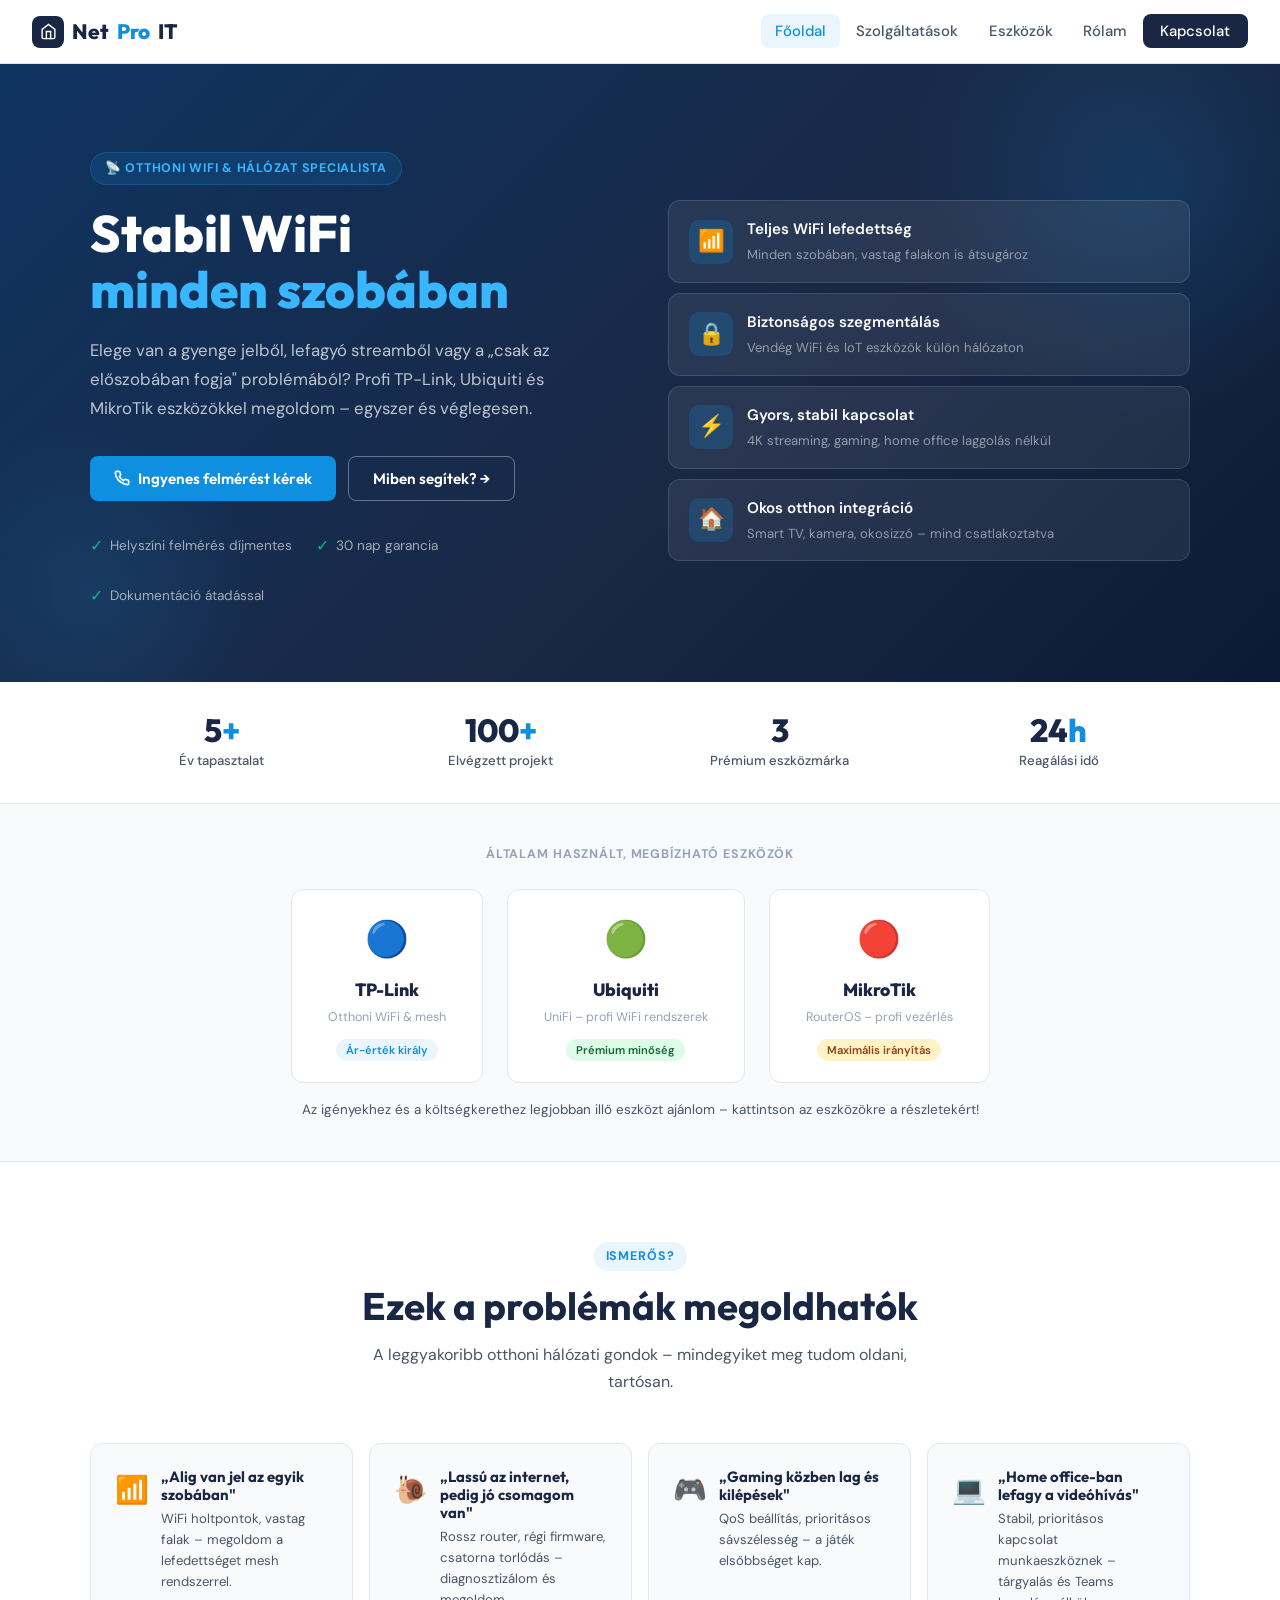
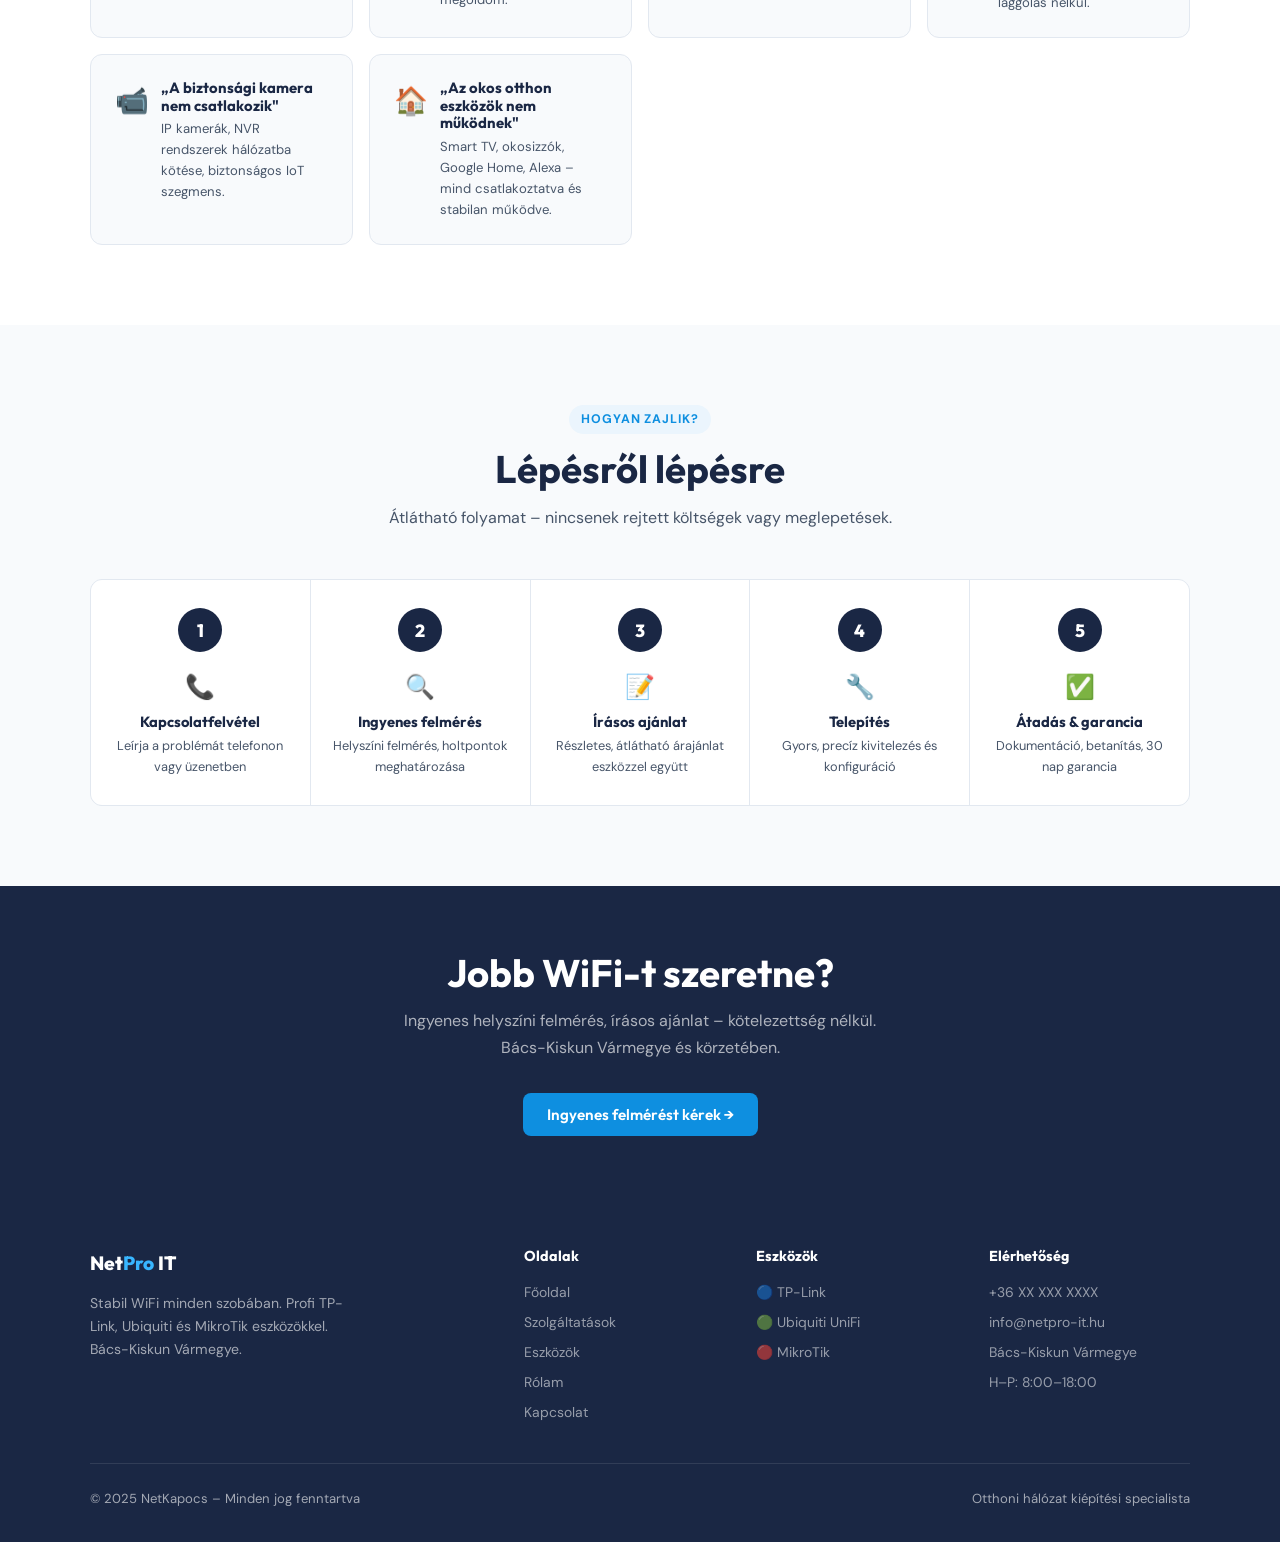
==== commit f0c1cb08: "modified:   index.html" ====
--- a/index.html
+++ b/index.html
@@ -3,7 +3,7 @@
 <head>
 <meta charset="UTF-8">
 <meta name="viewport" content="width=device-width, initial-scale=1.0">
-<title>NetPro IT – Otthoni hálózat kiépítése</title>
+<title>NetKapocs – Otthoni hálózat kiépítése</title>
 <link rel="preconnect" href="https://fonts.googleapis.com">
 <link href="https://fonts.googleapis.com/css2?family=Outfit:wght@400;500;600;700;800&family=DM+Sans:ital,wght@0,400;0,500;1,400&display=swap" rel="stylesheet">
 <style>
@@ -873,7 +873,7 @@
         </div>
       </div>
       <div>
-        <h1 style="font-size:2.2rem;font-weight:800;margin-bottom:.4rem">NetPro IT Szakember</h1>
+        <h1 style="font-size:2.2rem;font-weight:800;margin-bottom:.4rem">NetKapocs Szakember</h1>
         <div style="color:var(--blue);font-weight:600;font-size:1.05rem;margin-bottom:1rem">Otthoni hálózat kiépítési specialista</div>
         <p style="color:var(--gray-600);line-height:1.75;max-width:640px">Bács-Kiskun Vármegyében és körzetében nyújtok otthoni hálózat kiépítési és fejlesztési szolgáltatásokat. Fő szakterületem a WiFi rendszerek tervezése és telepítése – TP-Link, Ubiquiti UniFi és MikroTik eszközökkel egyaránt profi szinten dolgozom. Célom, hogy minden ügyfél otthonában stabil, gyors és biztonságos legyen az internet kapcsolat.</p>
       </div>
@@ -1123,7 +1123,7 @@
     </div>
   </div>
   <div class="footer-bottom">
-    <span>© 2025 NetPro IT – Minden jog fenntartva</span>
+    <span>© 2025 NetKapocs – Minden jog fenntartva</span>
     <span>Otthoni hálózat kiépítési specialista</span>
   </div>
 </footer>
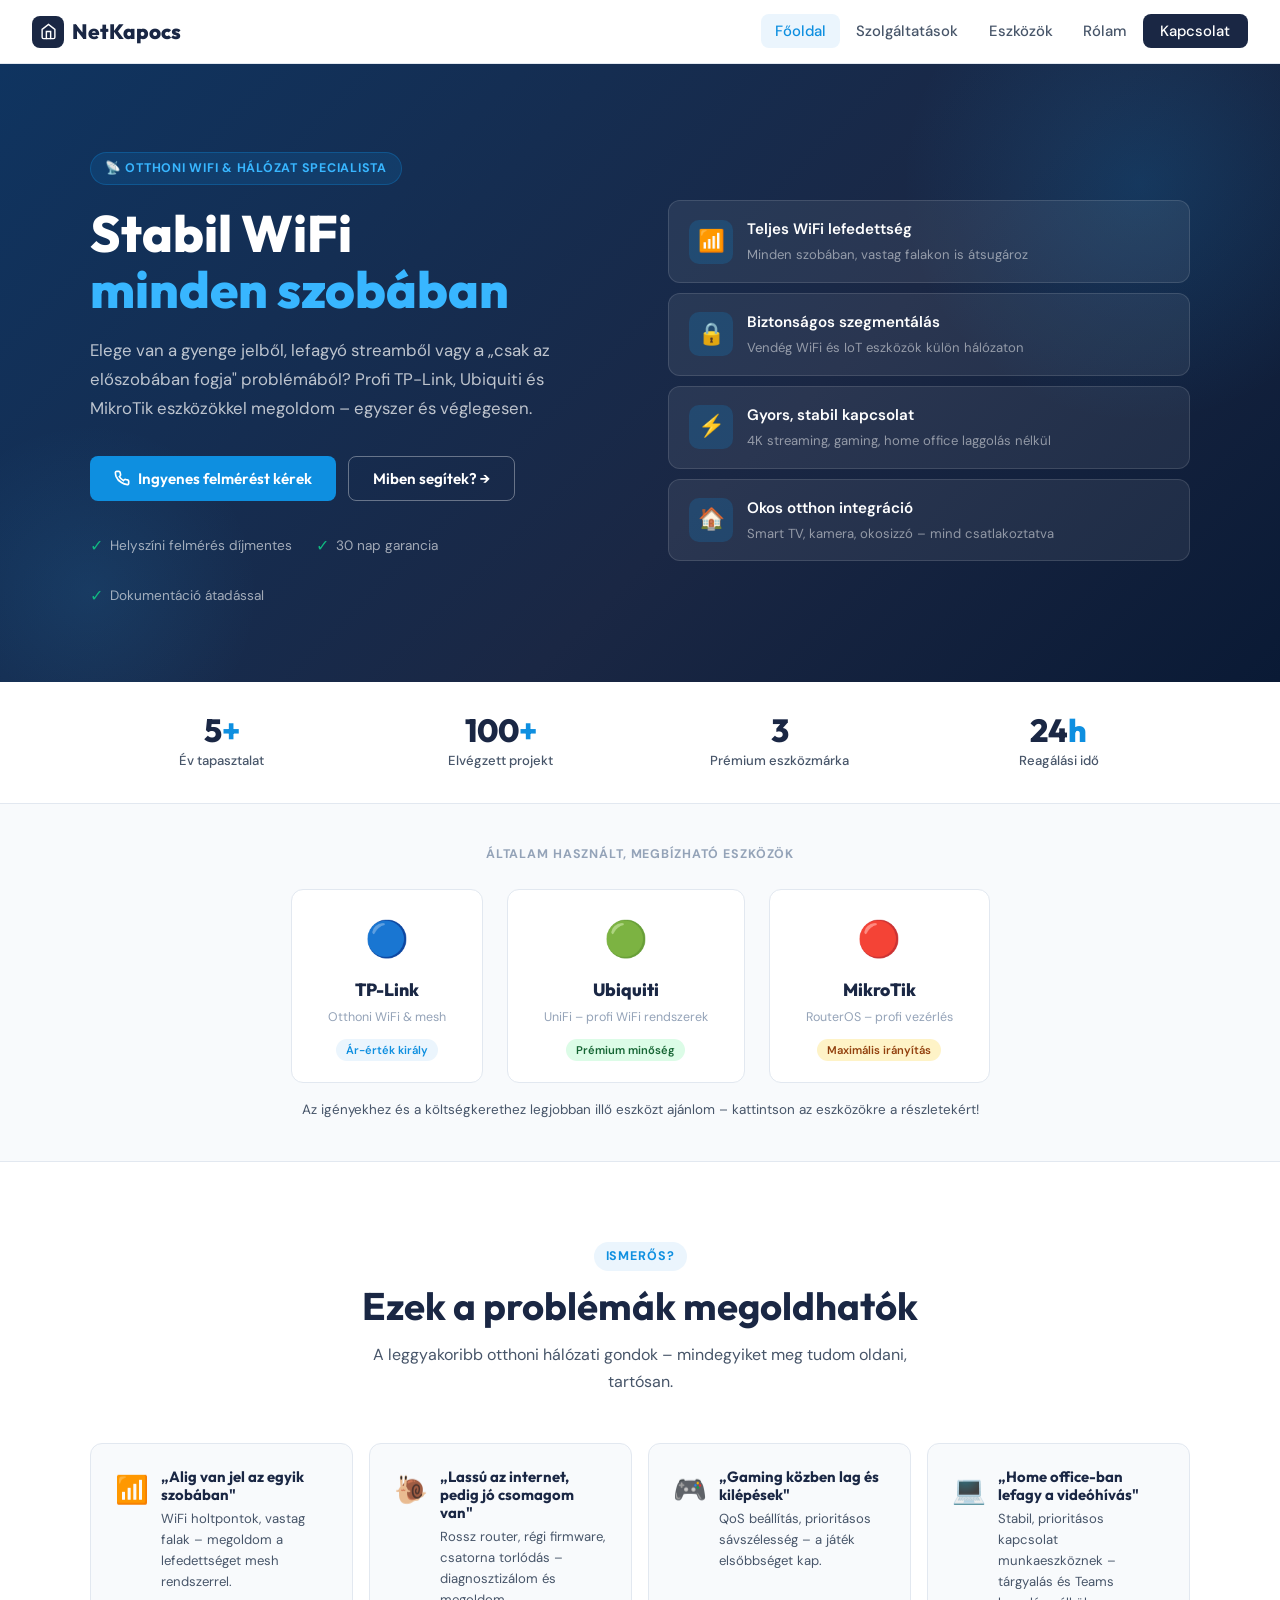
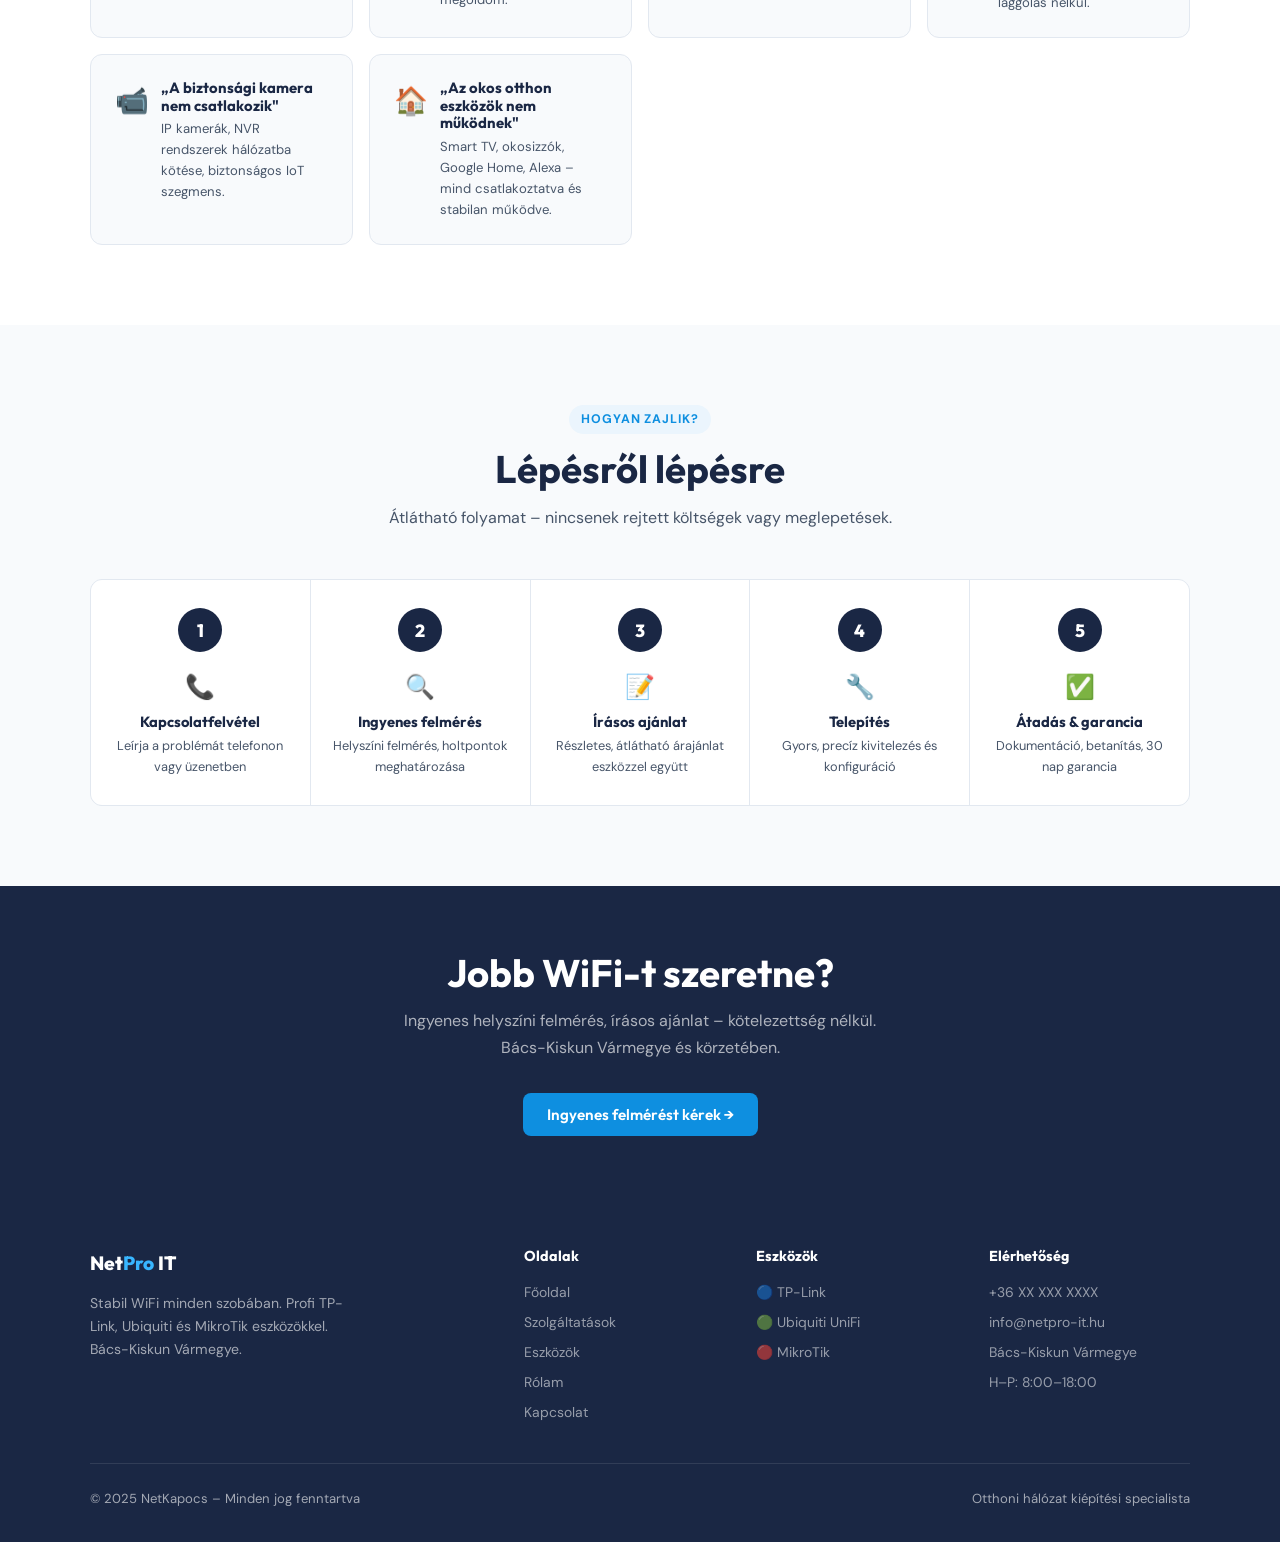
==== commit 861880a2: "modified:   index.html" ====
--- a/index.html
+++ b/index.html
@@ -351,7 +351,7 @@
     <div class="logo-icon">
       <svg viewBox="0 0 24 24"><path d="M3 9l9-7 9 7v11a2 2 0 01-2 2H5a2 2 0 01-2-2z"/><polyline points="9 22 9 12 15 12 15 22"/></svg>
     </div>
-    Net<span>Pro</span> IT
+    NetKapocs
   </a>
   <ul class="nav-links" id="navLinks">
     <li><a onclick="showPage('home')" id="nav-home" class="active">Főoldal</a></li>
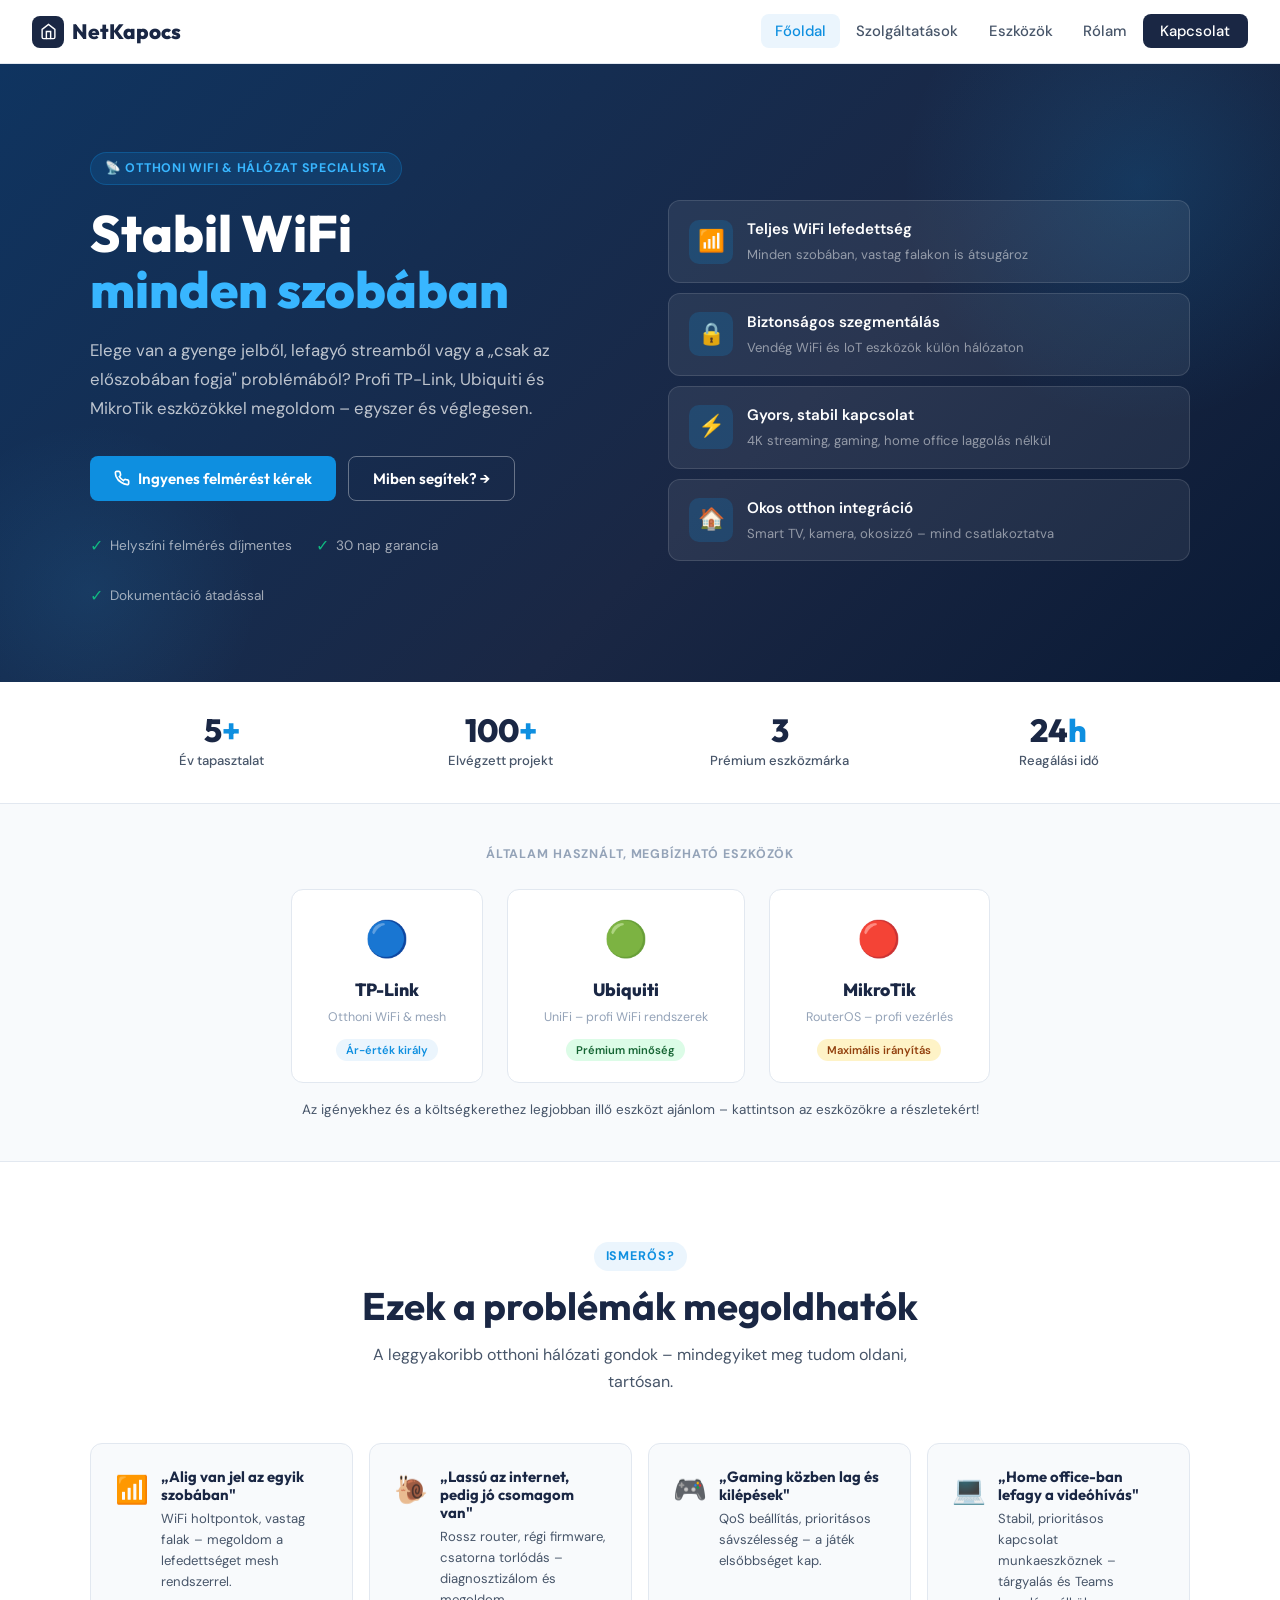
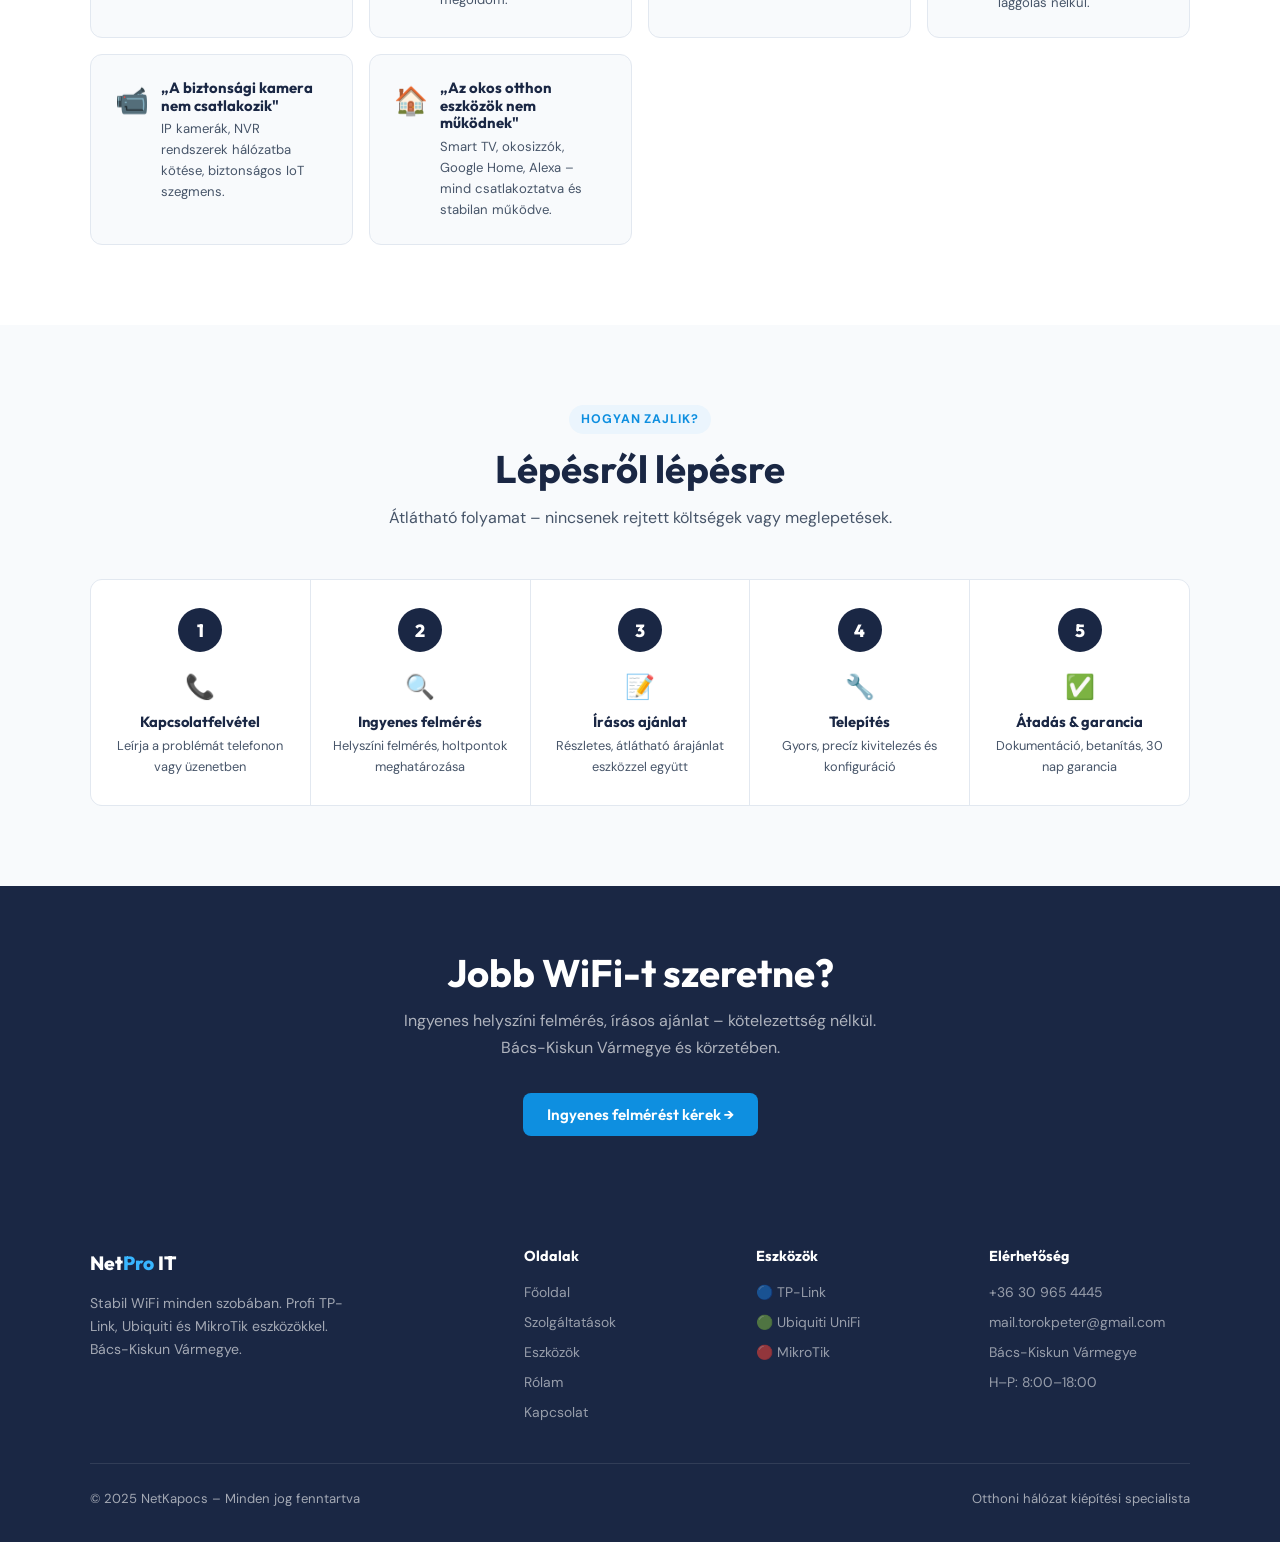
==== commit 06458156: "modified:   index.html" ====
--- a/index.html
+++ b/index.html
@@ -1002,7 +1002,7 @@
           </div>
           <div>
             <div style="font-size:.88rem;color:var(--gray-400);font-weight:500;margin-bottom:2px">Telefon</div>
-            <div style="color:var(--navy);font-weight:600;font-size:.95rem">+36 XX XXX XXXX</div>
+            <div style="color:var(--navy);font-weight:600;font-size:.95rem">+36 30 965 4445</div>
           </div>
         </div>
 
@@ -1012,7 +1012,7 @@
           </div>
           <div>
             <div style="font-size:.88rem;color:var(--gray-400);font-weight:500;margin-bottom:2px">E-mail</div>
-            <div style="color:var(--navy);font-weight:600;font-size:.95rem">info@netpro-it.hu</div>
+            <div style="color:var(--navy);font-weight:600;font-size:.95rem">mail.torokpeter@gmail.com</div>
           </div>
         </div>
 
@@ -1032,7 +1032,7 @@
           </div>
           <div>
             <div style="font-size:.88rem;color:var(--gray-400);font-weight:500;margin-bottom:2px">Nyitvatartás</div>
-            <div style="color:var(--navy);font-weight:600;font-size:.95rem">H–P: 8:00–18:00 | Szo: 9:00–14:00</div>
+            <div style="color:var(--navy);font-weight:600;font-size:.95rem">H–P: 8:00–18:00 | Szo: 9:00–12:00</div>
           </div>
         </div>
 
@@ -1041,7 +1041,7 @@
           <div style="font-size:.88rem;color:var(--gray-600)">Minden megkeresés ingyenes – díjmentes felmérés, kötelezettség nélkül.</div>
         </div>
       </div>
-
+<!-- FORM
       <div style="background:white;border:1px solid var(--gray-200);border-radius:var(--radius);padding:2rem">
         <h3 style="margin-bottom:1.5rem;font-size:1.25rem">Üzenet küldése</h3>
         <div class="form-row">
@@ -1084,7 +1084,7 @@
           <h4>✅ Köszönöm az üzenetet!</h4>
           <p>24 órán belül visszajelzek. Sürgős esetben hívjon közvetlenül!</p>
         </div>
-      </div>
+      </div> -->
     </div>
   </section>
 
@@ -1116,8 +1116,8 @@
     </div>
     <div class="footer-col">
       <h4>Elérhetőség</h4>
-      <a>+36 XX XXX XXXX</a>
-      <a>info@netpro-it.hu</a>
+      <a>+36 30 965 4445</a>
+      <a>mail.torokpeter@gmail.com</a>
       <a>Bács-Kiskun Vármegye</a>
       <a>H–P: 8:00–18:00</a>
     </div>
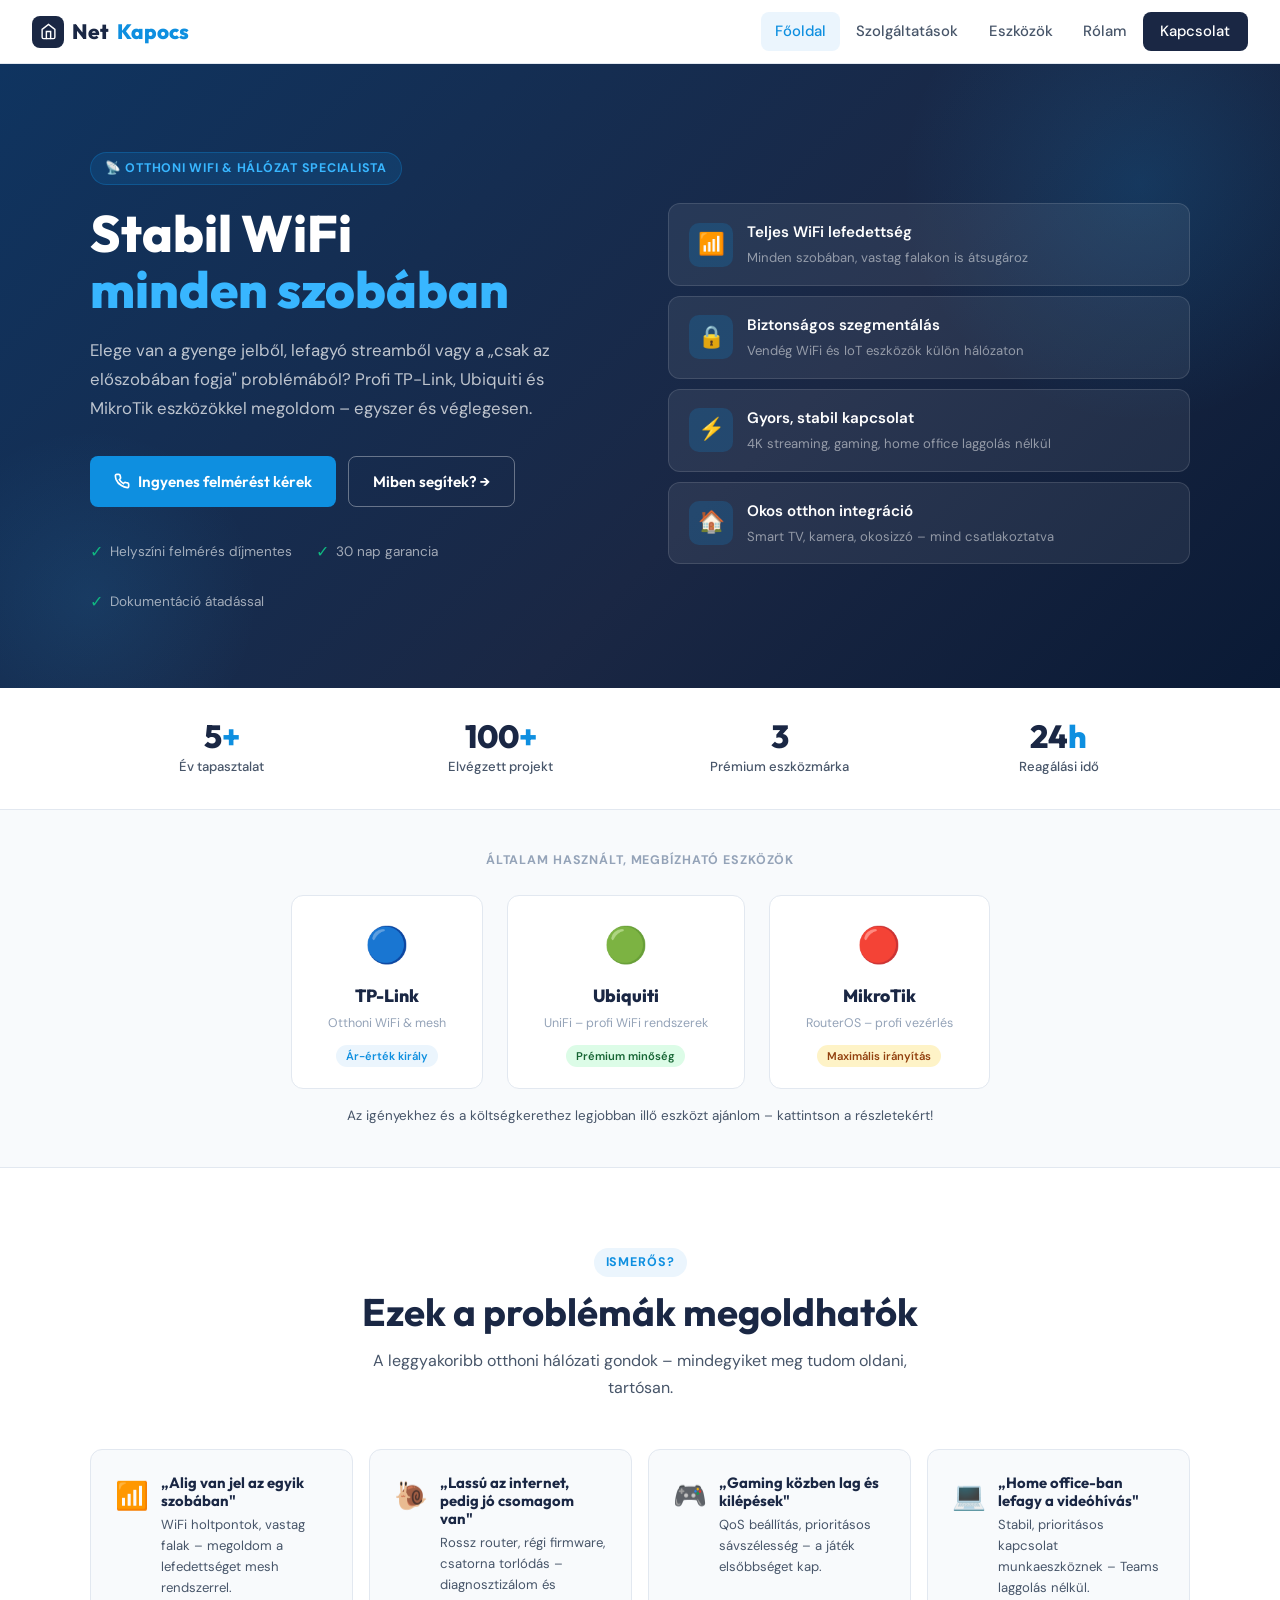
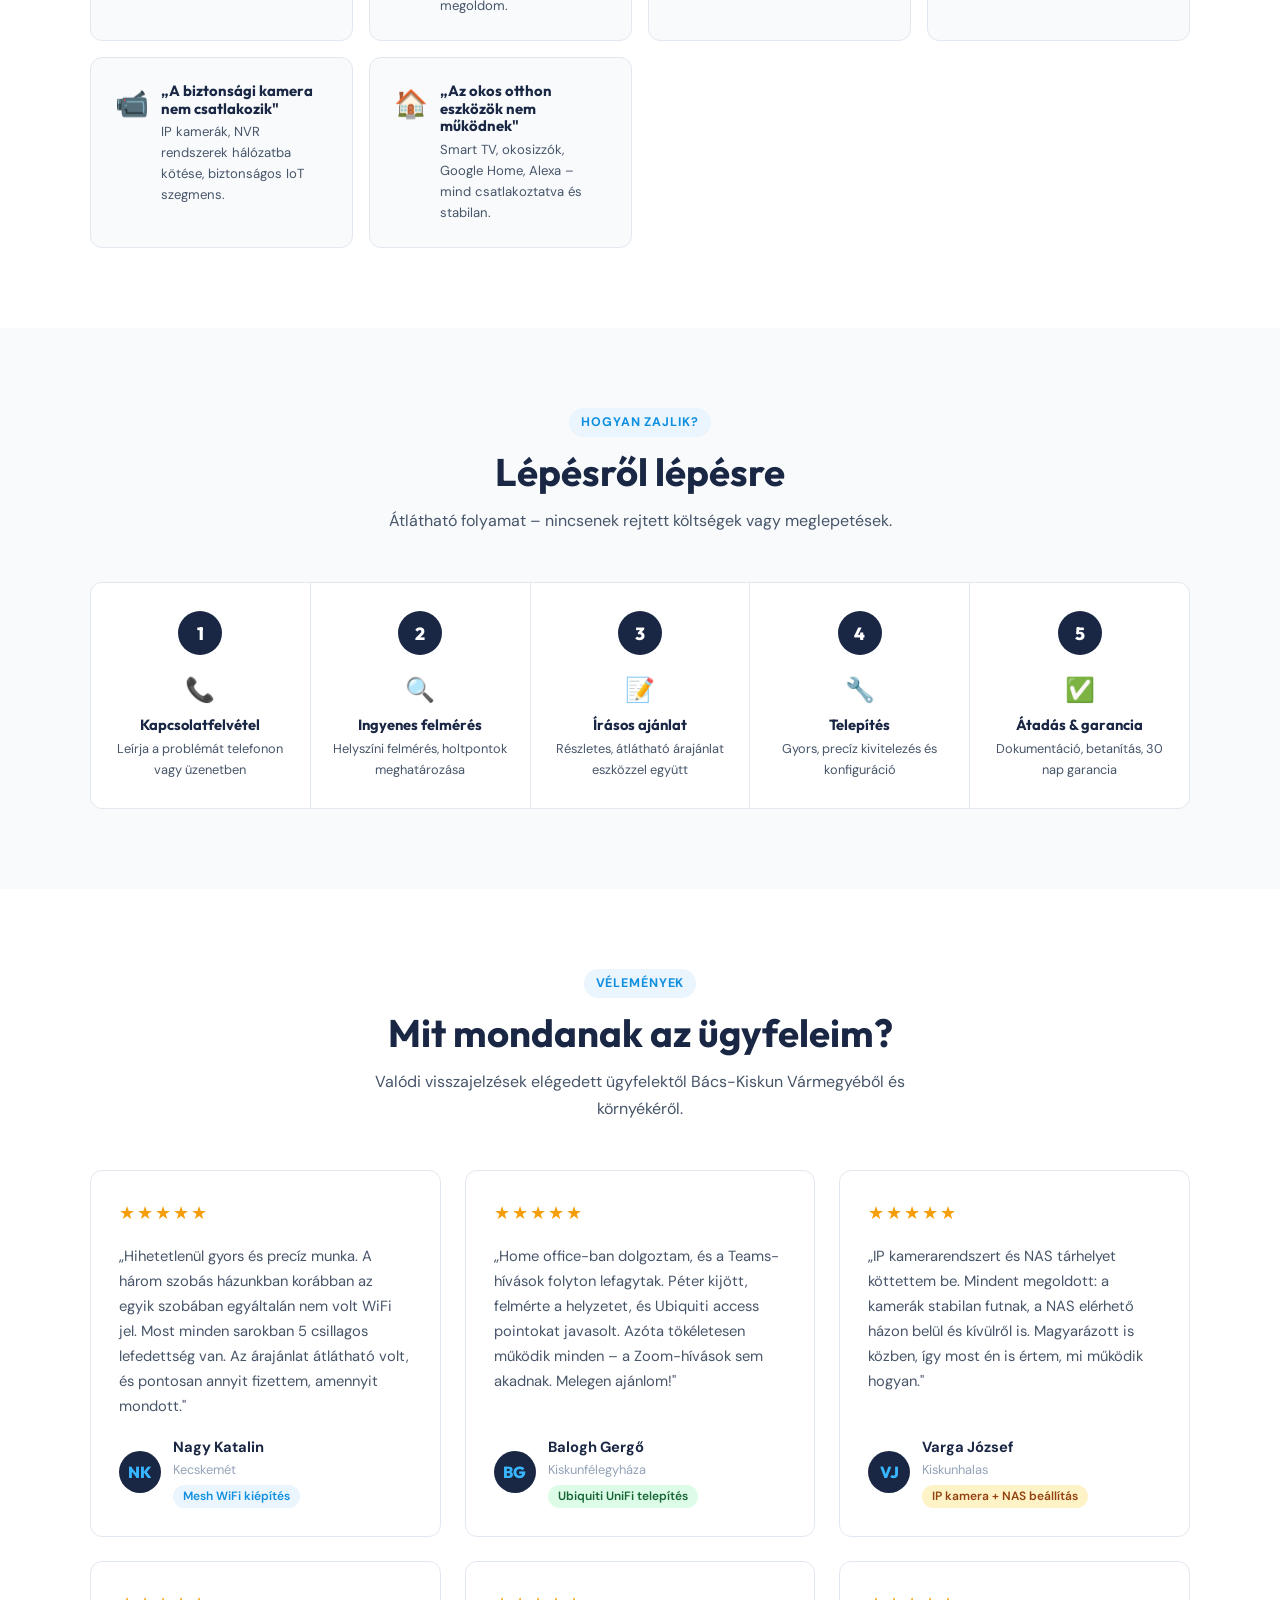
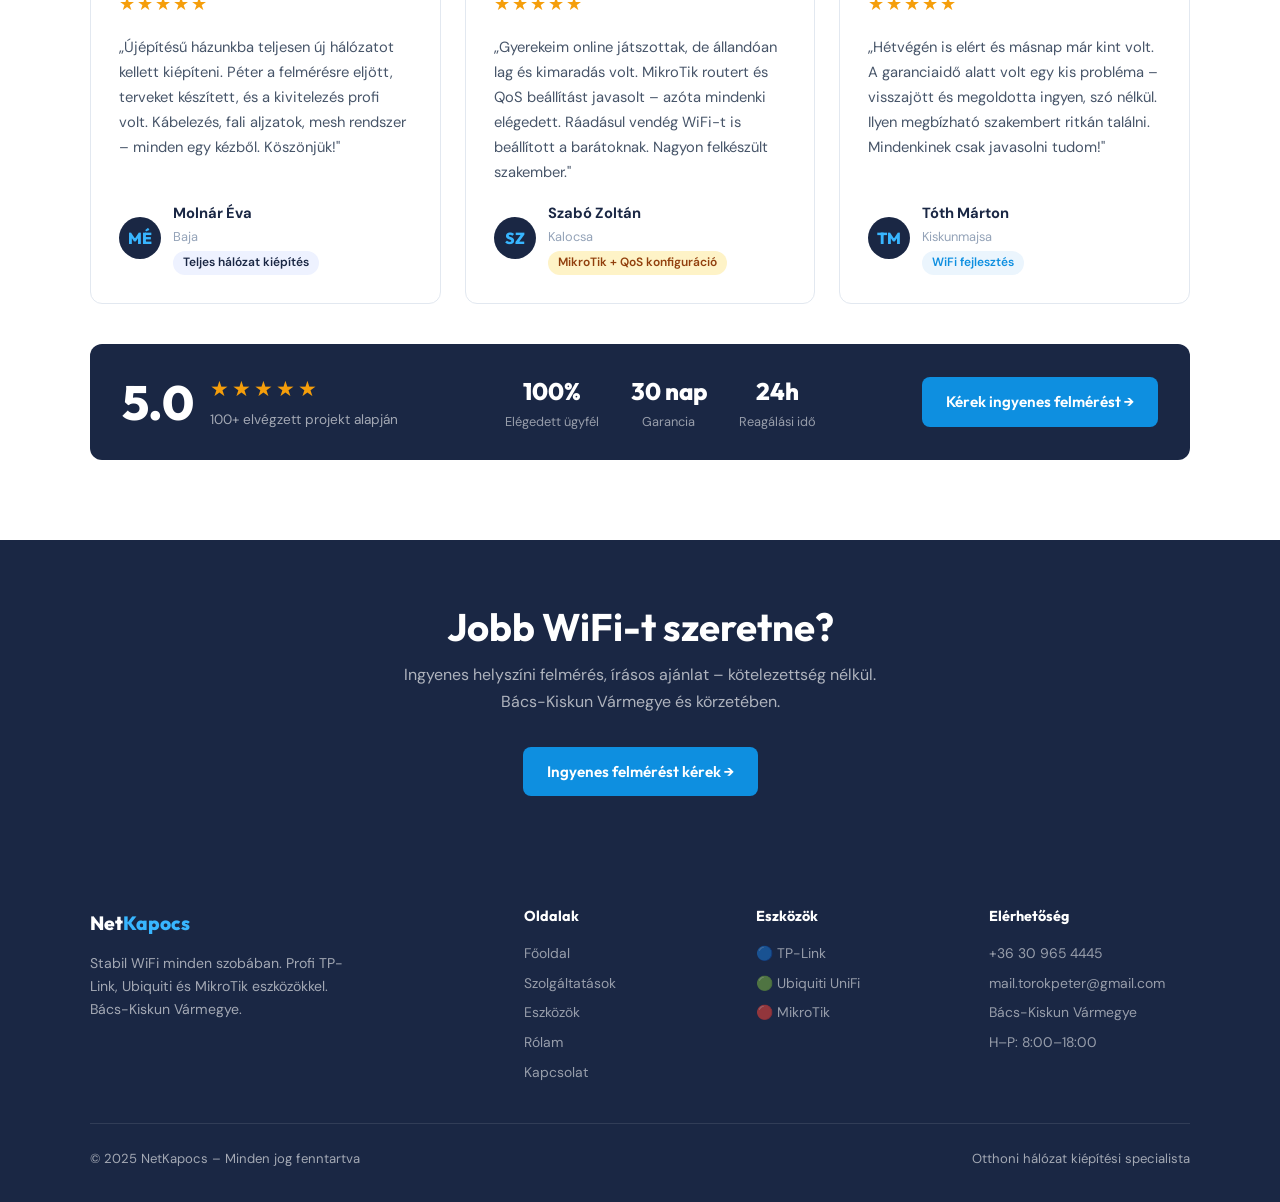
==== commit ad544e4f: "new file:   eszkozok.html 	modified:   index.html 	new file:   kapcsolat.html 	new file:   rolam.htm" ====
--- a/index.html
+++ b/index.html
@@ -1,1171 +1,389 @@
-<!DOCTYPE html>
-<html lang="hu">
-<head>
-<meta charset="UTF-8">
-<meta name="viewport" content="width=device-width, initial-scale=1.0">
-<title>NetKapocs – Otthoni hálózat kiépítése</title>
-<link rel="preconnect" href="https://fonts.googleapis.com">
-<link href="https://fonts.googleapis.com/css2?family=Outfit:wght@400;500;600;700;800&family=DM+Sans:ital,wght@0,400;0,500;1,400&display=swap" rel="stylesheet">
-<style>
-*, *::before, *::after { box-sizing: border-box; margin: 0; padding: 0; }
-
-:root {
-  --navy: #1A2744;
-  --navy-light: #243354;
-  --blue: #0E8FE0;
-  --blue-light: #38B6FF;
-  --blue-pale: #EBF5FD;
-  --gray-50: #F8FAFC;
-  --gray-100: #F1F5F9;
-  --gray-200: #E2E8F0;
-  --gray-400: #94A3B8;
-  --gray-600: #475569;
-  --gray-800: #1E293B;
-  --white: #FFFFFF;
-  --green: #10B981;
-  --orange: #F59E0B;
-  --radius: 12px;
-  --radius-sm: 8px;
-  --shadow: 0 4px 24px rgba(26,39,68,0.08);
-  --shadow-card: 0 2px 12px rgba(26,39,68,0.06);
-}
-
-html { scroll-behavior: smooth; }
-
-body {
-  font-family: 'DM Sans', sans-serif;
-  background: var(--gray-50);
-  color: var(--gray-800);
-  line-height: 1.65;
-  font-size: 16px;
-}
-
-h1, h2, h3, h4, h5 {
-  font-family: 'Outfit', sans-serif;
-  line-height: 1.2;
-  color: var(--navy);
-}
-
-/* ---- NAVBAR ---- */
-nav {
-  position: sticky;
-  top: 0;
-  z-index: 100;
-  background: rgba(255,255,255,0.96);
-  backdrop-filter: blur(12px);
-  border-bottom: 1px solid var(--gray-200);
-  padding: 0 2rem;
-  height: 64px;
-  display: flex;
-  align-items: center;
-  justify-content: space-between;
-}
-
-.logo {
-  font-family: 'Outfit', sans-serif;
-  font-weight: 800;
-  font-size: 1.3rem;
-  color: var(--navy);
-  cursor: pointer;
-  display: flex;
-  align-items: center;
-  gap: 8px;
-  text-decoration: none;
-}
-
-.logo-icon {
-  width: 32px; height: 32px;
-  background: var(--navy);
-  border-radius: 8px;
-  display: flex; align-items: center; justify-content: center;
-}
-
-.logo-icon svg { width: 17px; height: 17px; fill: none; stroke: white; stroke-width: 2; stroke-linecap: round; }
-.logo span { color: var(--blue); }
-
-.nav-links {
-  display: flex;
-  align-items: center;
-  gap: 0.2rem;
-  list-style: none;
-}
-
-.nav-links a {
-  text-decoration: none;
-  color: var(--gray-600);
-  font-size: 0.93rem;
-  font-weight: 500;
-  padding: 0.45rem 0.85rem;
-  border-radius: var(--radius-sm);
-  transition: all 0.15s;
-  cursor: pointer;
-}
-
-.nav-links a:hover { color: var(--navy); background: var(--gray-100); }
-.nav-links a.active { color: var(--blue); background: var(--blue-pale); }
-.nav-cta { background: var(--navy) !important; color: white !important; padding: 0.45rem 1.1rem !important; border-radius: var(--radius-sm) !important; }
-.nav-cta:hover { background: var(--navy-light) !important; }
-
-.hamburger { display: none; background: none; border: none; cursor: pointer; padding: 4px; }
-.hamburger span { display: block; width: 22px; height: 2px; background: var(--navy); margin: 5px 0; border-radius: 2px; transition: all 0.3s; }
-
-/* ---- PAGES ---- */
-.page { display: none; animation: fadeIn 0.32s ease; }
-.page.active { display: block; }
-@keyframes fadeIn { from { opacity: 0; transform: translateY(8px); } to { opacity: 1; transform: translateY(0); } }
-
-/* ---- BUTTONS ---- */
-.btn {
-  display: inline-flex;
-  align-items: center;
-  gap: 8px;
-  padding: 0.75rem 1.5rem;
-  border-radius: var(--radius-sm);
-  font-family: 'Outfit', sans-serif;
-  font-weight: 600;
-  font-size: 0.95rem;
-  cursor: pointer;
-  text-decoration: none;
-  transition: all 0.18s;
-  border: none;
-}
-.btn-primary { background: var(--blue); color: white; }
-.btn-primary:hover { background: #0b7cc4; transform: translateY(-1px); }
-.btn-outline { background: transparent; color: white; border: 1.5px solid rgba(255,255,255,0.35); }
-.btn-outline:hover { background: rgba(255,255,255,0.08); border-color: rgba(255,255,255,0.6); }
-.btn-dark { background: var(--navy); color: white; }
-.btn-dark:hover { background: var(--navy-light); }
-
-/* ---- SECTION ---- */
-.section { padding: 5rem 2rem; }
-.section-inner { max-width: 1100px; margin: 0 auto; }
-.section-alt { background: white; }
-
-.section-header { text-align: center; margin-bottom: 3rem; }
-.section-tag {
-  display: inline-block;
-  background: var(--blue-pale);
-  color: var(--blue);
-  font-size: 0.78rem;
-  font-weight: 700;
-  letter-spacing: 0.07em;
-  text-transform: uppercase;
-  padding: 4px 12px;
-  border-radius: 100px;
-  margin-bottom: 0.75rem;
-}
-.section-header h2 { font-size: clamp(1.8rem, 3vw, 2.4rem); font-weight: 700; margin-bottom: 0.75rem; }
-.section-header p { color: var(--gray-600); max-width: 560px; margin: 0 auto; line-height: 1.7; }
-
-/* ---- BADGES ---- */
-.badge {
-  display: inline-flex;
-  align-items: center;
-  padding: 2px 10px;
-  border-radius: 100px;
-  font-size: 0.75rem;
-  font-weight: 600;
-}
-.badge-blue { background: var(--blue-pale); color: var(--blue); }
-.badge-green { background: #DCFCE7; color: #166534; }
-.badge-orange { background: #FEF3C7; color: #92400E; }
-.badge-navy { background: #EEF2FF; color: var(--navy); }
-
-/* ---- DETAIL LIST ---- */
-.detail-list { list-style: none; }
-.detail-list li {
-  font-size: 0.87rem;
-  color: var(--gray-600);
-  padding: 5px 0;
-  padding-left: 18px;
-  position: relative;
-  border-bottom: 1px solid var(--gray-100);
-}
-.detail-list li:last-child { border-bottom: none; }
-.detail-list li::before { content: '→'; position: absolute; left: 0; color: var(--blue); font-weight: 700; }
-
-/* ---- EXPERTISE GRID ---- */
-.expertise-grid {
-  display: grid;
-  grid-template-columns: repeat(auto-fit, minmax(280px, 1fr));
-  gap: 1.25rem;
-}
-.expertise-card {
-  background: white;
-  border: 1px solid var(--gray-200);
-  border-radius: var(--radius);
-  padding: 1.75rem;
-  transition: all 0.2s;
-}
-.expertise-card:hover { border-color: var(--blue); box-shadow: var(--shadow-card); }
-.expertise-card p { font-size: 0.88rem; color: var(--gray-600); line-height: 1.65; margin-bottom: 1rem; }
-
-/* ---- FAQ ---- */
-.faq-list { max-width: 760px; margin: 0 auto; }
-.faq-item {
-  background: white;
-  border: 1px solid var(--gray-200);
-  border-radius: var(--radius);
-  margin-bottom: 10px;
-  overflow: hidden;
-}
-.faq-q {
-  width: 100%;
-  padding: 1.1rem 1.25rem;
-  background: none;
-  border: none;
-  text-align: left;
-  font-family: 'Outfit', sans-serif;
-  font-size: 1rem;
-  font-weight: 600;
-  color: var(--navy);
-  cursor: pointer;
-  display: flex;
-  justify-content: space-between;
-  align-items: center;
-  gap: 12px;
-}
-.faq-q:hover { background: var(--gray-50); }
-.faq-icon { width: 20px; height: 20px; flex-shrink: 0; stroke: var(--blue); fill: none; stroke-width: 2.5; stroke-linecap: round; transition: transform 0.2s; }
-.faq-item.open .faq-icon { transform: rotate(45deg); }
-.faq-a {
-  display: none;
-  padding: 0 1.25rem 1.1rem;
-  color: var(--gray-600);
-  font-size: 0.9rem;
-  line-height: 1.7;
-  border-top: 1px solid var(--gray-100);
-  padding-top: 0.9rem;
-}
-.faq-item.open .faq-a { display: block; }
-
-/* ---- FORM ---- */
-.form-row { display: grid; grid-template-columns: 1fr 1fr; gap: 1rem; margin-bottom: 1rem; }
-.form-group { margin-bottom: 1rem; }
-.form-group label { display: block; font-size: 0.88rem; font-weight: 600; color: var(--gray-800); margin-bottom: 6px; }
-.form-group input,
-.form-group select,
-.form-group textarea {
-  width: 100%;
-  padding: 0.65rem 0.9rem;
-  border: 1.5px solid var(--gray-200);
-  border-radius: var(--radius-sm);
-  font-family: 'DM Sans', sans-serif;
-  font-size: 0.95rem;
-  color: var(--gray-800);
-  background: var(--gray-50);
-  outline: none;
-  transition: border-color 0.15s, background 0.15s;
-}
-.form-group input:focus,
-.form-group select:focus,
-.form-group textarea:focus { border-color: var(--blue); background: white; }
-.form-group textarea { resize: vertical; min-height: 120px; }
-.form-submit {
-  width: 100%;
-  padding: 0.85rem;
-  background: var(--navy);
-  color: white;
-  border: none;
-  border-radius: var(--radius-sm);
-  font-family: 'Outfit', sans-serif;
-  font-weight: 700;
-  font-size: 1rem;
-  cursor: pointer;
-  transition: background 0.18s, transform 0.15s;
-  display: flex; align-items: center; justify-content: center; gap: 8px;
-}
-.form-submit:hover { background: var(--navy-light); transform: translateY(-1px); }
-.success-msg {
-  display: none;
-  text-align: center;
-  padding: 1.5rem;
-  background: #F0FDF4;
-  border: 1px solid #86EFAC;
-  border-radius: var(--radius);
-  margin-top: 1rem;
-}
-.success-msg h4 { color: #15803D; margin-bottom: 4px; }
-.success-msg p { color: #166534; font-size: 0.9rem; }
-
-/* ---- CTA BANNER ---- */
-.cta-banner {
-  background: var(--navy);
-  padding: 4rem 2rem;
-  text-align: center;
-}
-.cta-banner h2 { color: white; font-size: clamp(1.8rem, 3vw, 2.4rem); margin-bottom: 0.75rem; }
-.cta-banner p { color: rgba(255,255,255,0.65); max-width: 480px; margin: 0 auto 2rem; }
-
-/* ---- FOOTER ---- */
-footer {
-  background: var(--navy);
-  color: rgba(255,255,255,0.6);
-  padding: 3rem 2rem 2rem;
-}
-.footer-inner {
-  max-width: 1100px;
-  margin: 0 auto;
-  display: grid;
-  grid-template-columns: 2fr 1fr 1fr 1fr;
-  gap: 2rem;
-  margin-bottom: 2rem;
-}
-.footer-logo { color: white; font-family: 'Outfit', sans-serif; font-weight: 800; font-size: 1.2rem; margin-bottom: 0.75rem; }
-.footer-logo span { color: var(--blue-light); }
-.footer-desc { font-size: 0.88rem; line-height: 1.65; max-width: 280px; }
-.footer-col h4 { color: white; font-family: 'Outfit', sans-serif; font-size: 0.9rem; font-weight: 700; margin-bottom: 1rem; }
-.footer-col a { display: block; color: rgba(255,255,255,0.55); font-size: 0.87rem; text-decoration: none; margin-bottom: 7px; cursor: pointer; transition: color 0.15s; }
-.footer-col a:hover { color: white; }
-.footer-bottom {
-  max-width: 1100px;
-  margin: 0 auto;
-  padding-top: 1.5rem;
-  border-top: 1px solid rgba(255,255,255,0.1);
-  display: flex;
-  justify-content: space-between;
-  align-items: center;
-  font-size: 0.82rem;
-}
-
-/* ---- AVAILABLE DOT ---- */
-@keyframes pulse { 0%, 100% { opacity: 1; } 50% { opacity: 0.4; } }
-
-/* ---- RESPONSIVE ---- */
-@media (max-width: 768px) {
-  .nav-links { display: none; }
-  .nav-links.open { display: flex; flex-direction: column; position: absolute; top: 64px; left: 0; right: 0; background: white; border-bottom: 1px solid var(--gray-200); padding: 1rem; gap: 4px; }
-  .hamburger { display: block; }
-  nav { position: relative; }
-  .footer-inner { grid-template-columns: 1fr 1fr; }
-  .footer-bottom { flex-direction: column; gap: 8px; text-align: center; }
-  .form-row { grid-template-columns: 1fr; }
-}
-</style>
-</head>
-<body>
-
-<!-- ===== NAVBAR ===== -->
-<nav id="mainNav">
-  <a class="logo" onclick="showPage('home')">
-    <div class="logo-icon">
-      <svg viewBox="0 0 24 24"><path d="M3 9l9-7 9 7v11a2 2 0 01-2 2H5a2 2 0 01-2-2z"/><polyline points="9 22 9 12 15 12 15 22"/></svg>
-    </div>
-    NetKapocs
-  </a>
-  <ul class="nav-links" id="navLinks">
-    <li><a onclick="showPage('home')" id="nav-home" class="active">Főoldal</a></li>
-    <li><a onclick="showPage('services')" id="nav-services">Szolgáltatások</a></li>
-    <li><a onclick="showPage('devices')" id="nav-devices">Eszközök</a></li>
-    <li><a onclick="showPage('about')" id="nav-about">Rólam</a></li>
-    <li><a onclick="showPage('contact')" id="nav-contact" class="nav-cta">Kapcsolat</a></li>
-  </ul>
-  <button class="hamburger" onclick="toggleMenu()" aria-label="Menü">
-    <span></span><span></span><span></span>
-  </button>
-</nav>
-
-
-<!-- ========================================================
-     FŐOLDAL
-     ======================================================== -->
-<div class="page active" id="page-home">
-
-  <!-- HERO -->
-  <div style="background:linear-gradient(135deg,#0F3460 0%,#1A2744 60%,#0a1a35 100%);color:white;padding:5.5rem 2rem 4.5rem;position:relative;overflow:hidden">
-    <div style="position:absolute;top:-120px;right:-100px;width:480px;height:480px;border-radius:50%;background:radial-gradient(circle,rgba(14,143,224,0.18) 0%,transparent 70%);pointer-events:none"></div>
-    <div style="position:absolute;bottom:-80px;left:-80px;width:340px;height:340px;border-radius:50%;background:radial-gradient(circle,rgba(56,182,255,0.1) 0%,transparent 70%);pointer-events:none"></div>
-    <div style="max-width:1100px;margin:0 auto;position:relative;z-index:1;display:grid;grid-template-columns:1fr 1fr;gap:3.5rem;align-items:center">
-      <div>
-        <div style="display:inline-flex;align-items:center;gap:6px;background:rgba(14,143,224,0.15);border:1px solid rgba(14,143,224,0.3);color:#38B6FF;font-size:.78rem;font-weight:700;letter-spacing:.06em;text-transform:uppercase;padding:5px 14px;border-radius:100px;margin-bottom:1.25rem">
-          📡 Otthoni WiFi & hálózat specialista
-        </div>
-        <h1 style="color:white;font-size:clamp(2.2rem,4vw,3.2rem);font-weight:800;line-height:1.1;margin-bottom:1.15rem">
-          Stabil WiFi<br><span style="color:#38B6FF">minden szobában</span>
-        </h1>
-        <p style="color:rgba(255,255,255,0.72);font-size:1.05rem;line-height:1.75;margin-bottom:2rem;max-width:490px">
-          Elege van a gyenge jelből, lefagyó streamből vagy a „csak az előszobában fogja" problémából? Profi TP-Link, Ubiquiti és MikroTik eszközökkel megoldom – egyszer és véglegesen.
-        </p>
-        <div style="display:flex;gap:12px;flex-wrap:wrap;margin-bottom:2rem">
-          <button class="btn btn-primary" onclick="showPage('contact')">
-            <svg width="16" height="16" viewBox="0 0 24 24" style="fill:none;stroke:currentColor;stroke-width:2.5;stroke-linecap:round"><path d="M22 16.92v3a2 2 0 01-2.18 2 19.79 19.79 0 01-8.63-3.07A19.5 19.5 0 013.07 9.47 19.79 19.79 0 012.12 4.18 2 2 0 014.11 2h3a2 2 0 012 1.72c.127.96.361 1.903.7 2.81a2 2 0 01-.45 2.11L8.09 9.91a16 16 0 006 6l1.27-1.27a2 2 0 012.11-.45c.907.339 1.85.573 2.81.7A2 2 0 0122 16.92z"/></svg>
-            Ingyenes felmérést kérek
-          </button>
-          <button class="btn btn-outline" onclick="showPage('services')">Miben segítek? →</button>
-        </div>
-        <div style="display:flex;gap:1.5rem;flex-wrap:wrap">
-          <div style="display:flex;align-items:center;gap:7px;color:rgba(255,255,255,0.6);font-size:.85rem">
-            <span style="color:#10B981;font-size:1rem">✓</span> Helyszíni felmérés díjmentes
-          </div>
-          <div style="display:flex;align-items:center;gap:7px;color:rgba(255,255,255,0.6);font-size:.85rem">
-            <span style="color:#10B981;font-size:1rem">✓</span> 30 nap garancia
-          </div>
-          <div style="display:flex;align-items:center;gap:7px;color:rgba(255,255,255,0.6);font-size:.85rem">
-            <span style="color:#10B981;font-size:1rem">✓</span> Dokumentáció átadással
-          </div>
-        </div>
-      </div>
-      <div style="display:flex;flex-direction:column;gap:10px">
-        <div style="background:rgba(255,255,255,0.07);border:1px solid rgba(255,255,255,0.12);border-radius:12px;padding:1rem 1.25rem;display:flex;align-items:center;gap:14px;transition:all .2s" onmouseover="this.style.background='rgba(255,255,255,0.11)'" onmouseout="this.style.background='rgba(255,255,255,0.07)'">
-          <div style="width:44px;height:44px;background:rgba(14,143,224,0.2);border-radius:10px;display:flex;align-items:center;justify-content:center;flex-shrink:0;font-size:1.35rem">📶</div>
-          <div><div style="color:white;font-weight:600;font-size:.95rem;margin-bottom:2px">Teljes WiFi lefedettség</div><div style="color:rgba(255,255,255,0.5);font-size:.82rem">Minden szobában, vastag falakon is átsugároz</div></div>
-        </div>
-        <div style="background:rgba(255,255,255,0.07);border:1px solid rgba(255,255,255,0.12);border-radius:12px;padding:1rem 1.25rem;display:flex;align-items:center;gap:14px;transition:all .2s" onmouseover="this.style.background='rgba(255,255,255,0.11)'" onmouseout="this.style.background='rgba(255,255,255,0.07)'">
-          <div style="width:44px;height:44px;background:rgba(14,143,224,0.2);border-radius:10px;display:flex;align-items:center;justify-content:center;flex-shrink:0;font-size:1.35rem">🔒</div>
-          <div><div style="color:white;font-weight:600;font-size:.95rem;margin-bottom:2px">Biztonságos szegmentálás</div><div style="color:rgba(255,255,255,0.5);font-size:.82rem">Vendég WiFi és IoT eszközök külön hálózaton</div></div>
-        </div>
-        <div style="background:rgba(255,255,255,0.07);border:1px solid rgba(255,255,255,0.12);border-radius:12px;padding:1rem 1.25rem;display:flex;align-items:center;gap:14px;transition:all .2s" onmouseover="this.style.background='rgba(255,255,255,0.11)'" onmouseout="this.style.background='rgba(255,255,255,0.07)'">
-          <div style="width:44px;height:44px;background:rgba(14,143,224,0.2);border-radius:10px;display:flex;align-items:center;justify-content:center;flex-shrink:0;font-size:1.35rem">⚡</div>
-          <div><div style="color:white;font-weight:600;font-size:.95rem;margin-bottom:2px">Gyors, stabil kapcsolat</div><div style="color:rgba(255,255,255,0.5);font-size:.82rem">4K streaming, gaming, home office laggolás nélkül</div></div>
-        </div>
-        <div style="background:rgba(255,255,255,0.07);border:1px solid rgba(255,255,255,0.12);border-radius:12px;padding:1rem 1.25rem;display:flex;align-items:center;gap:14px;transition:all .2s" onmouseover="this.style.background='rgba(255,255,255,0.11)'" onmouseout="this.style.background='rgba(255,255,255,0.07)'">
-          <div style="width:44px;height:44px;background:rgba(14,143,224,0.2);border-radius:10px;display:flex;align-items:center;justify-content:center;flex-shrink:0;font-size:1.35rem">🏠</div>
-          <div><div style="color:white;font-weight:600;font-size:.95rem;margin-bottom:2px">Okos otthon integráció</div><div style="color:rgba(255,255,255,0.5);font-size:.82rem">Smart TV, kamera, okosizzó – mind csatlakoztatva</div></div>
-        </div>
-      </div>
-    </div>
-  </div>
-
-  <!-- STATS -->
-  <div style="background:white;border-bottom:1px solid var(--gray-200);padding:1.5rem 2rem">
-    <div style="max-width:1100px;margin:0 auto;display:grid;grid-template-columns:repeat(4,1fr);gap:1rem;text-align:center">
-      <div style="padding:.5rem">
-        <div style="font-family:'Outfit',sans-serif;font-size:2rem;font-weight:800;color:var(--navy);line-height:1;margin-bottom:4px">5<span style="color:var(--blue)">+</span></div>
-        <div style="font-size:.82rem;color:var(--gray-600);font-weight:500">Év tapasztalat</div>
-      </div>
-      <div style="padding:.5rem">
-        <div style="font-family:'Outfit',sans-serif;font-size:2rem;font-weight:800;color:var(--navy);line-height:1;margin-bottom:4px">100<span style="color:var(--blue)">+</span></div>
-        <div style="font-size:.82rem;color:var(--gray-600);font-weight:500">Elvégzett projekt</div>
-      </div>
-      <div style="padding:.5rem">
-        <div style="font-family:'Outfit',sans-serif;font-size:2rem;font-weight:800;color:var(--navy);line-height:1;margin-bottom:4px">3</div>
-        <div style="font-size:.82rem;color:var(--gray-600);font-weight:500">Prémium eszközmárka</div>
-      </div>
-      <div style="padding:.5rem">
-        <div style="font-family:'Outfit',sans-serif;font-size:2rem;font-weight:800;color:var(--navy);line-height:1;margin-bottom:4px">24<span style="color:var(--blue)">h</span></div>
-        <div style="font-size:.82rem;color:var(--gray-600);font-weight:500">Reagálási idő</div>
-      </div>
-    </div>
-  </div>
-
-  <!-- BRANDS -->
-  <div style="background:var(--gray-50);padding:2.5rem 2rem;border-bottom:1px solid var(--gray-200)">
-    <div style="max-width:1100px;margin:0 auto">
-      <div style="text-align:center;font-size:.78rem;font-weight:700;letter-spacing:.07em;text-transform:uppercase;color:var(--gray-400);margin-bottom:1.5rem">Általam használt, megbízható eszközök</div>
-      <div style="display:flex;justify-content:center;gap:1.5rem;flex-wrap:wrap">
-        <div style="background:white;border:1.5px solid var(--gray-200);border-radius:12px;padding:1.25rem 2.25rem;text-align:center;min-width:185px;transition:all .2s;cursor:pointer" onmouseover="this.style.borderColor='#0E8FE0';this.style.boxShadow='0 4px 16px rgba(14,143,224,0.1)';this.style.transform='translateY(-2px)'" onmouseout="this.style.borderColor='var(--gray-200)';this.style.boxShadow='none';this.style.transform='none'" onclick="showPage('devices')">
-          <div style="font-size:2.2rem;margin-bottom:7px">🔵</div>
-          <div style="font-family:'Outfit',sans-serif;font-weight:800;font-size:1.1rem;color:var(--navy)">TP-Link</div>
-          <div style="font-size:.78rem;color:var(--gray-400);margin-top:3px;margin-bottom:8px">Otthoni WiFi & mesh</div>
-          <span class="badge badge-blue" style="font-size:.7rem">Ár-érték király</span>
-        </div>
-        <div style="background:white;border:1.5px solid var(--gray-200);border-radius:12px;padding:1.25rem 2.25rem;text-align:center;min-width:185px;transition:all .2s;cursor:pointer" onmouseover="this.style.borderColor='#0E8FE0';this.style.boxShadow='0 4px 16px rgba(14,143,224,0.1)';this.style.transform='translateY(-2px)'" onmouseout="this.style.borderColor='var(--gray-200)';this.style.boxShadow='none';this.style.transform='none'" onclick="showPage('devices')">
-          <div style="font-size:2.2rem;margin-bottom:7px">🟢</div>
-          <div style="font-family:'Outfit',sans-serif;font-weight:800;font-size:1.1rem;color:var(--navy)">Ubiquiti</div>
-          <div style="font-size:.78rem;color:var(--gray-400);margin-top:3px;margin-bottom:8px">UniFi – profi WiFi rendszerek</div>
-          <span class="badge badge-green" style="font-size:.7rem">Prémium minőség</span>
-        </div>
-        <div style="background:white;border:1.5px solid var(--gray-200);border-radius:12px;padding:1.25rem 2.25rem;text-align:center;min-width:185px;transition:all .2s;cursor:pointer" onmouseover="this.style.borderColor='#0E8FE0';this.style.boxShadow='0 4px 16px rgba(14,143,224,0.1)';this.style.transform='translateY(-2px)'" onmouseout="this.style.borderColor='var(--gray-200)';this.style.boxShadow='none';this.style.transform='none'" onclick="showPage('devices')">
-          <div style="font-size:2.2rem;margin-bottom:7px">🔴</div>
-          <div style="font-family:'Outfit',sans-serif;font-weight:800;font-size:1.1rem;color:var(--navy)">MikroTik</div>
-          <div style="font-size:.78rem;color:var(--gray-400);margin-top:3px;margin-bottom:8px">RouterOS – profi vezérlés</div>
-          <span class="badge badge-orange" style="font-size:.7rem">Maximális irányítás</span>
-        </div>
-      </div>
-      <p style="text-align:center;margin-top:1rem;font-size:.84rem;color:var(--gray-600)">Az igényekhez és a költségkerethez legjobban illő eszközt ajánlom – kattintson az eszközökre a részletekért!</p>
-    </div>
-  </div>
-
-  <!-- PROBLEMS -->
-  <section class="section section-alt">
-    <div class="section-inner">
-      <div class="section-header">
-        <div class="section-tag">Ismerős?</div>
-        <h2>Ezek a problémák megoldhatók</h2>
-        <p>A leggyakoribb otthoni hálózati gondok – mindegyiket meg tudom oldani, tartósan.</p>
-      </div>
-      <div style="display:grid;grid-template-columns:repeat(auto-fit,minmax(230px,1fr));gap:1rem">
-        <div style="background:var(--gray-50);border:1px solid var(--gray-200);border-radius:var(--radius);padding:1.5rem;display:flex;gap:12px;align-items:flex-start;transition:all .2s" onmouseover="this.style.borderColor='var(--blue)';this.style.background='white'" onmouseout="this.style.borderColor='var(--gray-200)';this.style.background='var(--gray-50)'">
-          <div style="font-size:1.7rem;flex-shrink:0">📶</div>
-          <div><h4 style="font-size:.93rem;margin-bottom:4px">„Alig van jel az egyik szobában"</h4><p style="font-size:.82rem;color:var(--gray-600);line-height:1.6">WiFi holtpontok, vastag falak – megoldom a lefedettséget mesh rendszerrel.</p></div>
-        </div>
-        <div style="background:var(--gray-50);border:1px solid var(--gray-200);border-radius:var(--radius);padding:1.5rem;display:flex;gap:12px;align-items:flex-start;transition:all .2s" onmouseover="this.style.borderColor='var(--blue)';this.style.background='white'" onmouseout="this.style.borderColor='var(--gray-200)';this.style.background='var(--gray-50)'">
-          <div style="font-size:1.7rem;flex-shrink:0">🐌</div>
-          <div><h4 style="font-size:.93rem;margin-bottom:4px">„Lassú az internet, pedig jó csomagom van"</h4><p style="font-size:.82rem;color:var(--gray-600);line-height:1.6">Rossz router, régi firmware, csatorna torlódás – diagnosztizálom és megoldom.</p></div>
-        </div>
-        <div style="background:var(--gray-50);border:1px solid var(--gray-200);border-radius:var(--radius);padding:1.5rem;display:flex;gap:12px;align-items:flex-start;transition:all .2s" onmouseover="this.style.borderColor='var(--blue)';this.style.background='white'" onmouseout="this.style.borderColor='var(--gray-200)';this.style.background='var(--gray-50)'">
-          <div style="font-size:1.7rem;flex-shrink:0">🎮</div>
-          <div><h4 style="font-size:.93rem;margin-bottom:4px">„Gaming közben lag és kilépések"</h4><p style="font-size:.82rem;color:var(--gray-600);line-height:1.6">QoS beállítás, prioritásos sávszélesség – a játék elsőbbséget kap.</p></div>
-        </div>
-        <div style="background:var(--gray-50);border:1px solid var(--gray-200);border-radius:var(--radius);padding:1.5rem;display:flex;gap:12px;align-items:flex-start;transition:all .2s" onmouseover="this.style.borderColor='var(--blue)';this.style.background='white'" onmouseout="this.style.borderColor='var(--gray-200)';this.style.background='var(--gray-50)'">
-          <div style="font-size:1.7rem;flex-shrink:0">💻</div>
-          <div><h4 style="font-size:.93rem;margin-bottom:4px">„Home office-ban lefagy a videóhívás"</h4><p style="font-size:.82rem;color:var(--gray-600);line-height:1.6">Stabil, prioritásos kapcsolat munkaeszköznek – tárgyalás és Teams laggolás nélkül.</p></div>
-        </div>
-        <div style="background:var(--gray-50);border:1px solid var(--gray-200);border-radius:var(--radius);padding:1.5rem;display:flex;gap:12px;align-items:flex-start;transition:all .2s" onmouseover="this.style.borderColor='var(--blue)';this.style.background='white'" onmouseout="this.style.borderColor='var(--gray-200)';this.style.background='var(--gray-50)'">
-          <div style="font-size:1.7rem;flex-shrink:0">📹</div>
-          <div><h4 style="font-size:.93rem;margin-bottom:4px">„A biztonsági kamera nem csatlakozik"</h4><p style="font-size:.82rem;color:var(--gray-600);line-height:1.6">IP kamerák, NVR rendszerek hálózatba kötése, biztonságos IoT szegmens.</p></div>
-        </div>
-        <div style="background:var(--gray-50);border:1px solid var(--gray-200);border-radius:var(--radius);padding:1.5rem;display:flex;gap:12px;align-items:flex-start;transition:all .2s" onmouseover="this.style.borderColor='var(--blue)';this.style.background='white'" onmouseout="this.style.borderColor='var(--gray-200)';this.style.background='var(--gray-50)'">
-          <div style="font-size:1.7rem;flex-shrink:0">🏠</div>
-          <div><h4 style="font-size:.93rem;margin-bottom:4px">„Az okos otthon eszközök nem működnek"</h4><p style="font-size:.82rem;color:var(--gray-600);line-height:1.6">Smart TV, okosizzók, Google Home, Alexa – mind csatlakoztatva és stabilan működve.</p></div>
-        </div>
-      </div>
-    </div>
-  </section>
-
-  <!-- PROCESS -->
-  <section class="section">
-    <div class="section-inner">
-      <div class="section-header">
-        <div class="section-tag">Hogyan zajlik?</div>
-        <h2>Lépésről lépésre</h2>
-        <p>Átlátható folyamat – nincsenek rejtett költségek vagy meglepetések.</p>
-      </div>
-      <div style="display:grid;grid-template-columns:repeat(5,1fr);gap:1px;background:var(--gray-200);border:1px solid var(--gray-200);border-radius:var(--radius);overflow:hidden">
-        <div style="background:white;padding:1.75rem 1.1rem;text-align:center">
-          <div style="width:44px;height:44px;background:var(--navy);border-radius:50%;display:flex;align-items:center;justify-content:center;font-family:'Outfit',sans-serif;font-weight:800;color:white;font-size:1.1rem;margin:0 auto .9rem">1</div>
-          <div style="font-size:1.5rem;margin-bottom:7px">📞</div>
-          <h4 style="font-size:.92rem;margin-bottom:4px">Kapcsolatfelvétel</h4>
-          <p style="font-size:.8rem;color:var(--gray-600)">Leírja a problémát telefonon vagy üzenetben</p>
-        </div>
-        <div style="background:white;padding:1.75rem 1.1rem;text-align:center">
-          <div style="width:44px;height:44px;background:var(--navy);border-radius:50%;display:flex;align-items:center;justify-content:center;font-family:'Outfit',sans-serif;font-weight:800;color:white;font-size:1.1rem;margin:0 auto .9rem">2</div>
-          <div style="font-size:1.5rem;margin-bottom:7px">🔍</div>
-          <h4 style="font-size:.92rem;margin-bottom:4px">Ingyenes felmérés</h4>
-          <p style="font-size:.8rem;color:var(--gray-600)">Helyszíni felmérés, holtpontok meghatározása</p>
-        </div>
-        <div style="background:white;padding:1.75rem 1.1rem;text-align:center">
-          <div style="width:44px;height:44px;background:var(--navy);border-radius:50%;display:flex;align-items:center;justify-content:center;font-family:'Outfit',sans-serif;font-weight:800;color:white;font-size:1.1rem;margin:0 auto .9rem">3</div>
-          <div style="font-size:1.5rem;margin-bottom:7px">📝</div>
-          <h4 style="font-size:.92rem;margin-bottom:4px">Írásos ajánlat</h4>
-          <p style="font-size:.8rem;color:var(--gray-600)">Részletes, átlátható árajánlat eszközzel együtt</p>
-        </div>
-        <div style="background:white;padding:1.75rem 1.1rem;text-align:center">
-          <div style="width:44px;height:44px;background:var(--navy);border-radius:50%;display:flex;align-items:center;justify-content:center;font-family:'Outfit',sans-serif;font-weight:800;color:white;font-size:1.1rem;margin:0 auto .9rem">4</div>
-          <div style="font-size:1.5rem;margin-bottom:7px">🔧</div>
-          <h4 style="font-size:.92rem;margin-bottom:4px">Telepítés</h4>
-          <p style="font-size:.8rem;color:var(--gray-600)">Gyors, precíz kivitelezés és konfiguráció</p>
-        </div>
-        <div style="background:white;padding:1.75rem 1.1rem;text-align:center">
-          <div style="width:44px;height:44px;background:var(--navy);border-radius:50%;display:flex;align-items:center;justify-content:center;font-family:'Outfit',sans-serif;font-weight:800;color:white;font-size:1.1rem;margin:0 auto .9rem">5</div>
-          <div style="font-size:1.5rem;margin-bottom:7px">✅</div>
-          <h4 style="font-size:.92rem;margin-bottom:4px">Átadás & garancia</h4>
-          <p style="font-size:.8rem;color:var(--gray-600)">Dokumentáció, betanítás, 30 nap garancia</p>
-        </div>
-      </div>
-    </div>
-  </section>
-
-  <div class="cta-banner">
-    <h2>Jobb WiFi-t szeretne?</h2>
-    <p>Ingyenes helyszíni felmérés, írásos ajánlat – kötelezettség nélkül. Bács-Kiskun Vármegye és körzetében.</p>
-    <button class="btn btn-primary" onclick="showPage('contact')">Ingyenes felmérést kérek →</button>
-  </div>
-
-</div>
-
-
-<!-- ========================================================
-     SZOLGÁLTATÁSOK
-     ======================================================== -->
-<div class="page" id="page-services">
-
-  <div style="background:var(--navy);color:white;padding:4rem 2rem 3rem">
-    <div style="max-width:1100px;margin:0 auto">
-      <div class="section-tag" style="margin-bottom:.8rem">Részletes szolgáltatások</div>
-      <h1 style="color:white;font-size:clamp(2rem,4vw,2.8rem);font-weight:800;margin-bottom:.9rem">Mit tartalmaz az otthoni<br>hálózat kiépítése?</h1>
-      <p style="color:rgba(255,255,255,0.7);max-width:580px;font-size:1.02rem;line-height:1.75">Nem csak egy routert cserélek – teljes, átgondolt hálózatot tervezek és kivitelezek, a felmérésből az átadásig.</p>
-    </div>
-  </div>
-
-  <section class="section section-alt">
-    <div class="section-inner">
-      <div style="display:grid;grid-template-columns:1fr 1fr;gap:1.25rem">
-        <div style="background:white;border:1px solid var(--gray-200);border-radius:var(--radius);padding:1.75rem">
-          <div style="display:flex;align-items:center;gap:10px;margin-bottom:1rem">
-            <div style="width:42px;height:42px;background:var(--blue-pale);border-radius:10px;display:flex;align-items:center;justify-content:center;font-size:1.3rem;flex-shrink:0">🔍</div>
-            <h3 style="font-size:1.05rem">Helyszíni felmérés</h3>
-          </div>
-          <ul class="detail-list">
-            <li>WiFi lefedettség mérése (holtpontok meghatározása)</li>
-            <li>Épület alaprajz és falszerkezet elemzése</li>
-            <li>Meglévő eszközök és kábelezés átvizsgálása</li>
-            <li>Internet sebesség mérés és diagnosztika</li>
-            <li>Igények és elvárások egyeztetése</li>
-          </ul>
-          <div style="margin-top:1rem;background:#F0FDF4;border:1px solid #86EFAC;border-radius:8px;padding:.75rem 1rem;font-size:.84rem;color:#166534;font-weight:600">✅ Ez a lépés ingyenes!</div>
-        </div>
-
-        <div style="background:white;border:1px solid var(--gray-200);border-radius:var(--radius);padding:1.75rem">
-          <div style="display:flex;align-items:center;gap:10px;margin-bottom:1rem">
-            <div style="width:42px;height:42px;background:var(--blue-pale);border-radius:10px;display:flex;align-items:center;justify-content:center;font-size:1.3rem;flex-shrink:0">📐</div>
-            <h3 style="font-size:1.05rem">Hálózattervezés & ajánlat</h3>
-          </div>
-          <ul class="detail-list">
-            <li>Eszközök optimális elhelyezésének megtervezése</li>
-            <li>IP cím séma kialakítása</li>
-            <li>Hálózati szegmentálás (főhálózat, vendég, IoT)</li>
-            <li>Eszköz kiválasztás igény és budget szerint</li>
-            <li>Részletes, írásos ajánlat – eszközök ára külön!</li>
-          </ul>
-        </div>
-
-        <div style="background:white;border:1px solid var(--gray-200);border-radius:var(--radius);padding:1.75rem">
-          <div style="display:flex;align-items:center;gap:10px;margin-bottom:1rem">
-            <div style="width:42px;height:42px;background:var(--blue-pale);border-radius:10px;display:flex;align-items:center;justify-content:center;font-size:1.3rem;flex-shrink:0">🔧</div>
-            <h3 style="font-size:1.05rem">Telepítés & konfigurálás</h3>
-          </div>
-          <ul class="detail-list">
-            <li>Router és access pointok telepítése, bekötése</li>
-            <li>TP-Link / Ubiquiti UniFi / MikroTik konfiguráció</li>
-            <li>Mesh rendszer kialakítása (ha szükséges)</li>
-            <li>Vendég WiFi és IoT szegmens beállítása</li>
-            <li>Összes eszköz (laptop, TV, kamera) csatlakoztatása</li>
-          </ul>
-        </div>
-
-        <div style="background:white;border:1px solid var(--gray-200);border-radius:var(--radius);padding:1.75rem">
-          <div style="display:flex;align-items:center;gap:10px;margin-bottom:1rem">
-            <div style="width:42px;height:42px;background:var(--blue-pale);border-radius:10px;display:flex;align-items:center;justify-content:center;font-size:1.3rem;flex-shrink:0">📋</div>
-            <h3 style="font-size:1.05rem">Átadás & garancia</h3>
-          </div>
-          <ul class="detail-list">
-            <li>Hálózati dokumentáció átadása (jelszavak, IP-k, eszközök)</li>
-            <li>Rövid betanítás – hogyan kezelje az eszközöket</li>
-            <li>Sebességtesztek minden szobában</li>
-            <li>30 napos garancia az elvégzett munkára</li>
-            <li>Utólagos kérdések megválaszolása ingyenesen</li>
-          </ul>
-        </div>
-      </div>
-    </div>
-  </section>
-
-  <!-- EXTRA SERVICES -->
-  <section class="section">
-    <div class="section-inner">
-      <div class="section-header">
-        <div class="section-tag">Egyéb megoldások</div>
-        <h2>Amit még elvégzek</h2>
-        <p>A hálózat kiépítésén túl ezeket a feladatokat is elvállalom.</p>
-      </div>
-      <div style="display:grid;grid-template-columns:repeat(auto-fit,minmax(200px,1fr));gap:1.1rem">
-        <div style="background:white;border:1px solid var(--gray-200);border-radius:var(--radius);padding:1.4rem;text-align:center;transition:all .2s" onmouseover="this.style.borderColor='var(--blue)';this.style.transform='translateY(-2px)'" onmouseout="this.style.borderColor='var(--gray-200)';this.style.transform='none'">
-          <div style="font-size:1.8rem;margin-bottom:8px">🔌</div>
-          <h4 style="font-size:.95rem;margin-bottom:5px">Hálózati kábelezés</h4>
-          <p style="font-size:.82rem;color:var(--gray-600)">Cat5e/Cat6 UTP kábel fektetése, fali aljzatok szerelése</p>
-        </div>
-        <div style="background:white;border:1px solid var(--gray-200);border-radius:var(--radius);padding:1.4rem;text-align:center;transition:all .2s" onmouseover="this.style.borderColor='var(--blue)';this.style.transform='translateY(-2px)'" onmouseout="this.style.borderColor='var(--gray-200)';this.style.transform='none'">
-          <div style="font-size:1.8rem;margin-bottom:8px">📹</div>
-          <h4 style="font-size:.95rem;margin-bottom:5px">IP kamera rendszer</h4>
-          <p style="font-size:.82rem;color:var(--gray-600)">Biztonsági kamerák hálózatba kötése, NVR beállítás</p>
-        </div>
-        <div style="background:white;border:1px solid var(--gray-200);border-radius:var(--radius);padding:1.4rem;text-align:center;transition:all .2s" onmouseover="this.style.borderColor='var(--blue)';this.style.transform='translateY(-2px)'" onmouseout="this.style.borderColor='var(--gray-200)';this.style.transform='none'">
-          <div style="font-size:1.8rem;margin-bottom:8px">💾</div>
-          <h4 style="font-size:.95rem;margin-bottom:5px">NAS tárhely beállítás</h4>
-          <p style="font-size:.82rem;color:var(--gray-600)">Hálózati meghajtó (NAS) telepítése és beállítása</p>
-        </div>
-        <div style="background:white;border:1px solid var(--gray-200);border-radius:var(--radius);padding:1.4rem;text-align:center;transition:all .2s" onmouseover="this.style.borderColor='var(--blue)';this.style.transform='translateY(-2px)'" onmouseout="this.style.borderColor='var(--gray-200)';this.style.transform='none'">
-          <div style="font-size:1.8rem;margin-bottom:8px">📺</div>
-          <h4 style="font-size:.95rem;margin-bottom:5px">Smart TV & streaming</h4>
-          <p style="font-size:.82rem;color:var(--gray-600)">Smart TV, Apple TV, Chromecast beállítása</p>
-        </div>
-        <div style="background:white;border:1px solid var(--gray-200);border-radius:var(--radius);padding:1.4rem;text-align:center;transition:all .2s" onmouseover="this.style.borderColor='var(--blue)';this.style.transform='translateY(-2px)'" onmouseout="this.style.borderColor='var(--gray-200)';this.style.transform='none'">
-          <div style="font-size:1.8rem;margin-bottom:8px">🏠</div>
-          <h4 style="font-size:.95rem;margin-bottom:5px">Smart Home integráció</h4>
-          <p style="font-size:.82rem;color:var(--gray-600)">Google Home, Alexa, Zigbee eszközök hálózatba kötése</p>
-        </div>
-        <div style="background:white;border:1px solid var(--gray-200);border-radius:var(--radius);padding:1.4rem;text-align:center;transition:all .2s" onmouseover="this.style.borderColor='var(--blue)';this.style.transform='translateY(-2px)'" onmouseout="this.style.borderColor='var(--gray-200)';this.style.transform='none'">
-          <div style="font-size:1.8rem;margin-bottom:8px">🔒</div>
-          <h4 style="font-size:.95rem;margin-bottom:5px">Hálózatbiztonság</h4>
-          <p style="font-size:.82rem;color:var(--gray-600)">Tűzfal, vendég WiFi, szülői felügyelet beállítása</p>
-        </div>
-      </div>
-    </div>
-  </section>
-
-  <div class="cta-banner">
-    <h2>Kérdése van? Szívesen segítek!</h2>
-    <p>Ingyenes konzultáció – elmondja az igényét, én megoldom.</p>
-    <button class="btn btn-primary" onclick="showPage('contact')">Kapcsolatfelvétel →</button>
-  </div>
-
-</div>
-
-
-<!-- ========================================================
-     ESZKÖZÖK
-     ======================================================== -->
-<div class="page" id="page-devices">
-
-  <div style="background:var(--navy);color:white;padding:4rem 2rem 3rem">
-    <div style="max-width:1100px;margin:0 auto">
-      <div class="section-tag" style="margin-bottom:.8rem">Eszközök & márkák</div>
-      <h1 style="color:white;font-size:clamp(2rem,4vw,2.8rem);font-weight:800;margin-bottom:.9rem">Melyik megoldás az Önnek való?</h1>
-      <p style="color:rgba(255,255,255,0.7);max-width:580px;font-size:1.02rem;line-height:1.75">Három megbízható márkával dolgozom – mindig az igényekhez és a költségkerethez leginkább illő eszközt ajánlom.</p>
-      <div style="display:flex;gap:10px;flex-wrap:wrap;margin-top:1.5rem">
-        <div style="display:inline-flex;align-items:center;gap:6px;background:rgba(255,255,255,0.1);border:1px solid rgba(255,255,255,0.2);color:white;font-size:.84rem;font-weight:600;padding:6px 14px;border-radius:100px">
-          <span style="width:8px;height:8px;background:#10B981;border-radius:50%;display:inline-block"></span>TP-Link – Ár-érték
-        </div>
-        <div style="display:inline-flex;align-items:center;gap:6px;background:rgba(255,255,255,0.1);border:1px solid rgba(255,255,255,0.2);color:white;font-size:.84rem;font-weight:600;padding:6px 14px;border-radius:100px">
-          <span style="width:8px;height:8px;background:#10B981;border-radius:50%;display:inline-block"></span>Ubiquiti – Prémium
-        </div>
-        <div style="display:inline-flex;align-items:center;gap:6px;background:rgba(255,255,255,0.1);border:1px solid rgba(255,255,255,0.2);color:white;font-size:.84rem;font-weight:600;padding:6px 14px;border-radius:100px">
-          <span style="width:8px;height:8px;background:#10B981;border-radius:50%;display:inline-block"></span>MikroTik – Profi
-        </div>
-      </div>
-    </div>
-  </div>
-
-  <section class="section section-alt">
-    <div class="section-inner">
-      <div class="expertise-grid">
-
-        <!-- TP-LINK -->
-        <div style="background:white;border:1.5px solid var(--gray-200);border-radius:var(--radius);padding:2rem;transition:all .2s" onmouseover="this.style.borderColor='#0E8FE0';this.style.boxShadow='var(--shadow)'" onmouseout="this.style.borderColor='var(--gray-200)';this.style.boxShadow='none'">
-          <div style="display:flex;align-items:center;gap:12px;margin-bottom:1rem">
-            <div style="font-size:2.2rem">🔵</div>
-            <div>
-              <h3 style="font-size:1.2rem;margin-bottom:3px">TP-Link</h3>
-              <span class="badge badge-blue">Ár-érték király</span>
-            </div>
-          </div>
-          <p style="font-size:.88rem;color:var(--gray-600);line-height:1.65;margin-bottom:1.25rem">Kiváló választás kisebb-közepes otthonokhoz, ahol a megbízhatóság és az egyszerű kezelhetőség a prioritás. A Deco mesh rendszer különösen ajánlott nagyobb alapterületű házakhoz.</p>
-          <h4 style="font-size:.9rem;margin-bottom:.6rem;color:var(--navy)">Általam telepített modellek:</h4>
-          <ul class="detail-list">
-            <li><strong>TP-Link Deco</strong> – mesh WiFi, egyszerű mobilapp-os kezelés</li>
-            <li><strong>Archer sorozat</strong> – erős, megbízható router középkategóriában</li>
-            <li>WiFi 6 (802.11ax) támogatás – gyorsabb, több eszköz egyszerre</li>
-          </ul>
-          <div style="margin-top:1.25rem;background:var(--blue-pale);border-radius:8px;padding:.9rem 1rem;font-size:.84rem;color:var(--navy)">
-            <strong>Kinek ajánlom:</strong> 1–3 szobás lakás, kisebb ház, aki egyszerű kezelést szeretne megfizethetőbb áron.
-          </div>
-        </div>
-
-        <!-- UBIQUITI -->
-        <div style="background:white;border:1.5px solid var(--gray-200);border-radius:var(--radius);padding:2rem;transition:all .2s" onmouseover="this.style.borderColor='#0E8FE0';this.style.boxShadow='var(--shadow)'" onmouseout="this.style.borderColor='var(--gray-200)';this.style.boxShadow='none'">
-          <div style="display:flex;align-items:center;gap:12px;margin-bottom:1rem">
-            <div style="font-size:2.2rem">🟢</div>
-            <div>
-              <h3 style="font-size:1.2rem;margin-bottom:3px">Ubiquiti UniFi</h3>
-              <span class="badge badge-green">Prémium minőség</span>
-            </div>
-          </div>
-          <p style="font-size:.88rem;color:var(--gray-600);line-height:1.65;margin-bottom:1.25rem">Professzionális szintű hálózati megoldás – amit sok vállalkozás is alkalmaz, de otthoni környezetben is tökéletesen működik. Kiváló lefedettség, részletes monitoring, stabil kapcsolat.</p>
-          <h4 style="font-size:.9rem;margin-bottom:.6rem;color:var(--navy)">Általam telepített modellek:</h4>
-          <ul class="detail-list">
-            <li><strong>UniFi Access Point</strong> – ipari szintű WiFi erősítő, mennyezetre is szerelhető</li>
-            <li><strong>UniFi Dream Machine</strong> – all-in-one router + controller + tűzfal</li>
-            <li>Centralizált webes kezelőfelület – minden eszköz egy helyen</li>
-          </ul>
-          <div style="margin-top:1.25rem;background:#DCFCE7;border-radius:8px;padding:.9rem 1rem;font-size:.84rem;color:#166534">
-            <strong>Kinek ajánlom:</strong> Nagy ház, több szint, sok eszköz – aki a legjobb minőséget szeretné.
-          </div>
-        </div>
-
-        <!-- MIKROTIK -->
-        <div style="background:white;border:1.5px solid var(--gray-200);border-radius:var(--radius);padding:2rem;transition:all .2s" onmouseover="this.style.borderColor='#0E8FE0';this.style.boxShadow='var(--shadow)'" onmouseout="this.style.borderColor='var(--gray-200)';this.style.boxShadow='none'">
-          <div style="display:flex;align-items:center;gap:12px;margin-bottom:1rem">
-            <div style="font-size:2.2rem">🔴</div>
-            <div>
-              <h3 style="font-size:1.2rem;margin-bottom:3px">MikroTik</h3>
-              <span class="badge badge-orange">Maximális irányítás</span>
-            </div>
-          </div>
-          <p style="font-size:.88rem;color:var(--gray-600);line-height:1.65;margin-bottom:1.25rem">A hálózati szakemberek kedvence – teljes kontrollt ad a hálózat felett. Tűzfal, QoS, VPN, VLAN – minden beállítható. Komplex konfigurációt igényel, de én elvégzem Ön helyett.</p>
-          <h4 style="font-size:.9rem;margin-bottom:.6rem;color:var(--navy)">Általam telepített modellek:</h4>
-          <ul class="detail-list">
-            <li><strong>hAP sorozat</strong> – kompakt, erős home router</li>
-            <li><strong>RouterOS</strong> – profi szintű konfiguráció, tűzfal, QoS</li>
-            <li>VPN, VLAN, sávszélesség-kezelés teljes körűen</li>
-          </ul>
-          <div style="margin-top:1.25rem;background:#FEF3C7;border-radius:8px;padding:.9rem 1rem;font-size:.84rem;color:#92400E">
-            <strong>Kinek ajánlom:</strong> Tech-tudatos felhasználók, home office, NAS-szal rendelkezők, akik teljes kontrollt akarnak.
-          </div>
-        </div>
-
-      </div>
-    </div>
-  </section>
-
-  <!-- COMPARISON TABLE -->
-  <section class="section">
-    <div class="section-inner">
-      <div class="section-header">
-        <div class="section-tag">Összehasonlítás</div>
-        <h2>Egymás mellett</h2>
-        <p>Egy táblázatban a három eszköz legfontosabb jellemzői.</p>
-      </div>
-      <div style="background:white;border:1px solid var(--gray-200);border-radius:var(--radius);overflow:hidden">
-        <table style="width:100%;border-collapse:collapse;font-size:.88rem">
-          <thead>
-            <tr style="background:var(--navy);color:white">
-              <th style="padding:1rem 1.25rem;text-align:left;font-family:'Outfit',sans-serif">Szempont</th>
-              <th style="padding:1rem 1.25rem;text-align:center;font-family:'Outfit',sans-serif">🔵 TP-Link</th>
-              <th style="padding:1rem 1.25rem;text-align:center;font-family:'Outfit',sans-serif">🟢 Ubiquiti</th>
-              <th style="padding:1rem 1.25rem;text-align:center;font-family:'Outfit',sans-serif">🔴 MikroTik</th>
-            </tr>
-          </thead>
-          <tbody>
-            <tr style="border-bottom:1px solid var(--gray-100)">
-              <td style="padding:.9rem 1.25rem;font-weight:500;color:var(--gray-800)">Ár kategória</td>
-              <td style="padding:.9rem 1.25rem;text-align:center;color:var(--gray-600)">Közepes</td>
-              <td style="padding:.9rem 1.25rem;text-align:center;color:var(--gray-600)">Magas</td>
-              <td style="padding:.9rem 1.25rem;text-align:center;color:var(--gray-600)">Közepes</td>
-            </tr>
-            <tr style="border-bottom:1px solid var(--gray-100);background:var(--gray-50)">
-              <td style="padding:.9rem 1.25rem;font-weight:500;color:var(--gray-800)">Kezelhetőség</td>
-              <td style="padding:.9rem 1.25rem;text-align:center">⭐⭐⭐⭐⭐</td>
-              <td style="padding:.9rem 1.25rem;text-align:center">⭐⭐⭐⭐</td>
-              <td style="padding:.9rem 1.25rem;text-align:center">⭐⭐</td>
-            </tr>
-            <tr style="border-bottom:1px solid var(--gray-100)">
-              <td style="padding:.9rem 1.25rem;font-weight:500;color:var(--gray-800)">WiFi lefedettség</td>
-              <td style="padding:.9rem 1.25rem;text-align:center">⭐⭐⭐⭐</td>
-              <td style="padding:.9rem 1.25rem;text-align:center">⭐⭐⭐⭐⭐</td>
-              <td style="padding:.9rem 1.25rem;text-align:center">⭐⭐⭐⭐</td>
-            </tr>
-            <tr style="border-bottom:1px solid var(--gray-100);background:var(--gray-50)">
-              <td style="padding:.9rem 1.25rem;font-weight:500;color:var(--gray-800)">Tűzfal / VPN</td>
-              <td style="padding:.9rem 1.25rem;text-align:center;color:var(--gray-400)">Alapszintű</td>
-              <td style="padding:.9rem 1.25rem;text-align:center;color:var(--green)">Igen ✓</td>
-              <td style="padding:.9rem 1.25rem;text-align:center;color:var(--green)">Teljes körű ✓</td>
-            </tr>
-            <tr style="border-bottom:1px solid var(--gray-100)">
-              <td style="padding:.9rem 1.25rem;font-weight:500;color:var(--gray-800)">Mesh rendszer</td>
-              <td style="padding:.9rem 1.25rem;text-align:center;color:var(--green)">Deco ✓</td>
-              <td style="padding:.9rem 1.25rem;text-align:center;color:var(--green)">UniFi ✓</td>
-              <td style="padding:.9rem 1.25rem;text-align:center;color:var(--green)">CAPsMAN ✓</td>
-            </tr>
-            <tr style="background:var(--gray-50)">
-              <td style="padding:.9rem 1.25rem;font-weight:500;color:var(--gray-800)">Ajánlott esetben</td>
-              <td style="padding:.9rem 1.25rem;text-align:center;font-size:.82rem;color:var(--gray-600)">Kisebb lakás, egyszerű igény</td>
-              <td style="padding:.9rem 1.25rem;text-align:center;font-size:.82rem;color:var(--gray-600)">Nagy ház, igényes user</td>
-              <td style="padding:.9rem 1.25rem;text-align:center;font-size:.82rem;color:var(--gray-600)">Tech-tudatos, home office</td>
-            </tr>
-          </tbody>
-        </table>
-      </div>
-      <p style="text-align:center;margin-top:1rem;font-size:.84rem;color:var(--gray-600)">Nem biztos melyik a megfelelő? A helyszíni felmérés után én javaslom a legjobb megoldást – ingyenesen.</p>
-    </div>
-  </section>
-
-  <div class="cta-banner">
-    <h2>Segítek megtalálni a legjobb megoldást!</h2>
-    <p>Ingyenes felmérés után pontos ajánlatot adok – melyik eszköz, hová, mennyiért.</p>
-    <button class="btn btn-primary" onclick="showPage('contact')">Ingyenes felmérést kérek →</button>
-  </div>
-
-</div>
-
-
-<!-- ========================================================
-     RÓLAM
-     ======================================================== -->
-<div class="page" id="page-about">
-
-  <div style="background:var(--gray-50);padding:4rem 2rem 3rem;border-bottom:1px solid var(--gray-200)">
-    <div style="max-width:1100px;margin:0 auto;display:grid;grid-template-columns:auto 1fr;gap:3rem;align-items:start">
-      <div style="display:flex;flex-direction:column;align-items:center;gap:12px">
-        <div style="width:160px;height:160px;background:var(--navy);border-radius:20px;display:flex;align-items:center;justify-content:center;font-family:'Outfit',sans-serif;font-size:3.5rem;font-weight:800;color:var(--blue-light)">NP</div>
-        <div style="display:inline-flex;align-items:center;gap:6px;background:#DCFCE7;color:#166534;font-size:.8rem;font-weight:600;padding:4px 12px;border-radius:100px">
-          <span style="width:7px;height:7px;background:var(--green);border-radius:50%;animation:pulse 2s infinite;display:inline-block"></span>Elérhető
-        </div>
-      </div>
-      <div>
-        <h1 style="font-size:2.2rem;font-weight:800;margin-bottom:.4rem">NetKapocs Szakember</h1>
-        <div style="color:var(--blue);font-weight:600;font-size:1.05rem;margin-bottom:1rem">Otthoni hálózat kiépítési specialista</div>
-        <p style="color:var(--gray-600);line-height:1.75;max-width:640px">Bács-Kiskun Vármegyében és körzetében nyújtok otthoni hálózat kiépítési és fejlesztési szolgáltatásokat. Fő szakterületem a WiFi rendszerek tervezése és telepítése – TP-Link, Ubiquiti UniFi és MikroTik eszközökkel egyaránt profi szinten dolgozom. Célom, hogy minden ügyfél otthonában stabil, gyors és biztonságos legyen az internet kapcsolat.</p>
-      </div>
-    </div>
-  </div>
-
-  <section class="section">
-    <div style="max-width:1100px;margin:0 auto;display:grid;grid-template-columns:1fr 1fr;gap:1.5rem">
-      <div style="background:white;border:1px solid var(--gray-200);border-radius:var(--radius);padding:1.5rem">
-        <h3 style="font-size:1rem;font-weight:700;margin-bottom:1.1rem;display:flex;align-items:center;gap:8px">
-          <svg width="18" height="18" viewBox="0 0 24 24" style="stroke:var(--blue);fill:none;stroke-width:2"><rect x="2" y="2" width="20" height="8" rx="2"/><rect x="2" y="14" width="20" height="8" rx="2"/></svg>
-          WiFi & hálózati eszközök
-        </h3>
-        <div style="margin-bottom:14px">
-          <div style="display:flex;justify-content:space-between;margin-bottom:5px"><span style="font-size:.9rem;font-weight:500">TP-Link (Deco, Archer)</span><span style="font-size:.8rem;color:var(--gray-400)">Profi</span></div>
-          <div style="height:6px;background:var(--gray-100);border-radius:3px"><div style="height:100%;width:95%;background:linear-gradient(90deg,var(--blue),var(--navy));border-radius:3px"></div></div>
-        </div>
-        <div style="margin-bottom:14px">
-          <div style="display:flex;justify-content:space-between;margin-bottom:5px"><span style="font-size:.9rem;font-weight:500">Ubiquiti UniFi</span><span style="font-size:.8rem;color:var(--gray-400)">Profi</span></div>
-          <div style="height:6px;background:var(--gray-100);border-radius:3px"><div style="height:100%;width:92%;background:linear-gradient(90deg,var(--blue),var(--navy));border-radius:3px"></div></div>
-        </div>
-        <div style="margin-bottom:14px">
-          <div style="display:flex;justify-content:space-between;margin-bottom:5px"><span style="font-size:.9rem;font-weight:500">MikroTik RouterOS</span><span style="font-size:.8rem;color:var(--gray-400)">Profi</span></div>
-          <div style="height:6px;background:var(--gray-100);border-radius:3px"><div style="height:100%;width:95%;background:linear-gradient(90deg,var(--blue),var(--navy));border-radius:3px"></div></div>
-        </div>
-        <div style="margin-bottom:0">
-          <div style="display:flex;justify-content:space-between;margin-bottom:5px"><span style="font-size:.9rem;font-weight:500">VLAN, VPN, Tűzfal</span><span style="font-size:.8rem;color:var(--gray-400)">Haladó</span></div>
-          <div style="height:6px;background:var(--gray-100);border-radius:3px"><div style="height:100%;width:85%;background:var(--blue);border-radius:3px"></div></div>
-        </div>
-      </div>
-
-      <div style="background:white;border:1px solid var(--gray-200);border-radius:var(--radius);padding:1.5rem">
-        <h3 style="font-size:1rem;font-weight:700;margin-bottom:1.1rem;display:flex;align-items:center;gap:8px">
-          <svg width="18" height="18" viewBox="0 0 24 24" style="stroke:var(--blue);fill:none;stroke-width:2"><circle cx="12" cy="12" r="10"/><path d="M12 8v4l3 3"/></svg>
-          Szakmai erősségek
-        </h3>
-        <div style="display:flex;flex-wrap:wrap;gap:8px;margin-bottom:1.5rem">
-          <span class="badge badge-blue" style="padding:5px 12px;font-size:.82rem">WiFi tervezés</span>
-          <span class="badge badge-navy" style="padding:5px 12px;font-size:.82rem">Dokumentálás</span>
-          <span class="badge badge-green" style="padding:5px 12px;font-size:.82rem">Hibaelhárítás</span>
-          <span class="badge badge-orange" style="padding:5px 12px;font-size:.82rem">Precizitás</span>
-          <span class="badge badge-blue" style="padding:5px 12px;font-size:.82rem">Ügyfélközpontú</span>
-          <span class="badge badge-navy" style="padding:5px 12px;font-size:.82rem">Megbízhatóság</span>
-          <span class="badge badge-green" style="padding:5px 12px;font-size:.82rem">Rugalmasság</span>
-          <span class="badge badge-orange" style="padding:5px 12px;font-size:.82rem">Átláthatóság</span>
-        </div>
-        <div style="background:var(--blue-pale);border-radius:8px;padding:1rem 1.1rem">
-          <div style="font-family:'Outfit',sans-serif;font-weight:700;color:var(--navy);margin-bottom:.4rem;font-size:.95rem">💬 Kommunikáció</div>
-          <p style="font-size:.84rem;color:var(--gray-600);line-height:1.65">Érthetően, szakzsargon nélkül kommunikálok – nem csak megoldom a problémát, el is magyarázom mi volt a gond és hogyan kerülhető el a jövőben.</p>
-        </div>
-      </div>
-    </div>
-  </section>
-
-  <section class="section section-alt" style="padding-top:3rem">
-    <div class="section-inner">
-      <div class="section-header">
-        <div class="section-tag">GYIK</div>
-        <h2>Gyakori kérdések</h2>
-      </div>
-      <div class="faq-list">
-        <div class="faq-item">
-          <button class="faq-q" onclick="toggleFaq(this)">
-            Milyen területen vállalok munkát?
-            <svg class="faq-icon" viewBox="0 0 24 24"><line x1="12" y1="5" x2="12" y2="19"/><line x1="5" y1="12" x2="19" y2="12"/></svg>
-          </button>
-          <div class="faq-a">Elsősorban Bács-Kiskun Vármegye és 30-40 km-es körzetében vállalok helyszíni munkát. Nagy projekt esetén távolabb is megyek – egyeztetés alapján.</div>
-        </div>
-        <div class="faq-item">
-          <button class="faq-q" onclick="toggleFaq(this)">
-            Mennyi ideig tart egy otthoni hálózat kiépítése?
-            <svg class="faq-icon" viewBox="0 0 24 24"><line x1="12" y1="5" x2="12" y2="19"/><line x1="5" y1="12" x2="19" y2="12"/></svg>
-          </button>
-          <div class="faq-a">Egy átlagos, 2–3 szobás lakás hálózatának kiépítése vagy fejlesztése általában 2–4 óra alatt elvégezhető. Nagyobb ház, több access point vagy kábelezési munka esetén ez 1 egész napot vehet igénybe. A helyszíni felmérés után pontosabb időbecslést adok.</div>
-        </div>
-        <div class="faq-item">
-          <button class="faq-q" onclick="toggleFaq(this)">
-            Szükséges-e a meglévő routerem lecserélése?
-            <svg class="faq-icon" viewBox="0 0 24 24"><line x1="12" y1="5" x2="12" y2="19"/><line x1="5" y1="12" x2="19" y2="12"/></svg>
-          </button>
-          <div class="faq-a">Nem feltétlenül. Először megvizsgálom a meglévő eszközt – sokszor egyszerű konfigurációs módosítással vagy egy plusz access point hozzáadásával sokat lehet javítani. Ha mégis szükséges csere, az igényeknek megfelelő eszközt javaslok.</div>
-        </div>
-        <div class="faq-item">
-          <button class="faq-q" onclick="toggleFaq(this)">
-            Az eszközök árát is felszámolja, vagy csak a munkadíjat?
-            <svg class="faq-icon" viewBox="0 0 24 24"><line x1="12" y1="5" x2="12" y2="19"/><line x1="5" y1="12" x2="19" y2="12"/></svg>
-          </button>
-          <div class="faq-a">Az ajánlatban külön szerepel az eszközök ára és a munkadíj – teljes átláthatósággal. Az eszközöket be tudom szerezni, de ha Ön maga vásárolja meg, akkor is elvégzem a telepítést és konfigurálást.</div>
-        </div>
-        <div class="faq-item">
-          <button class="faq-q" onclick="toggleFaq(this)">
-            Vállal garanciát az elvégzett munkára?
-            <svg class="faq-icon" viewBox="0 0 24 24"><line x1="12" y1="5" x2="12" y2="19"/><line x1="5" y1="12" x2="19" y2="12"/></svg>
-          </button>
-          <div class="faq-a">Igen, az elvégzett munkákra 30 napos garanciát vállalok. Ha valami nem működik megfelelően, visszajövök és javítom – ingyenesen.</div>
-        </div>
-        <div class="faq-item">
-          <button class="faq-q" onclick="toggleFaq(this)">
-            Hétvégén is elérhető?
-            <svg class="faq-icon" viewBox="0 0 24 24"><line x1="12" y1="5" x2="12" y2="19"/><line x1="5" y1="12" x2="19" y2="12"/></svg>
-          </button>
-          <div class="faq-a">Igen! Szombaton is vállalok munkát 9:00–14:00 között. Munkaidőn kívüli megkeresésekre is reagálok, és ha szükséges, egyedi időpontot egyeztetünk.</div>
-        </div>
-      </div>
-    </div>
-  </section>
-
-</div>
-
-
-<!-- ========================================================
-     KAPCSOLAT
-     ======================================================== -->
-<div class="page" id="page-contact">
-
-  <section class="section section-alt" style="padding-top:4rem">
-    <div style="max-width:1100px;margin:0 auto;display:grid;grid-template-columns:1fr 1.5fr;gap:3rem;align-items:start">
-      <div>
-        <div class="section-tag" style="display:inline-block;margin-bottom:.8rem">Kapcsolat</div>
-        <h2 style="font-size:1.8rem;font-weight:700;margin-bottom:.75rem">Vegye fel velem a kapcsolatot!</h2>
-        <p style="color:var(--gray-600);line-height:1.7;margin-bottom:2rem">Ingyenes konzultáció és helyszíni felmérés – írjon üzenetet vagy hívjon közvetlenül. Kötelezettség nélkül.</p>
-
-        <div style="display:flex;gap:12px;align-items:flex-start;margin-bottom:1.25rem">
-          <div style="width:42px;height:42px;background:var(--blue-pale);border-radius:10px;display:flex;align-items:center;justify-content:center;flex-shrink:0">
-            <svg width="20" height="20" viewBox="0 0 24 24" style="stroke:var(--blue);fill:none;stroke-width:2;stroke-linecap:round"><path d="M22 16.92v3a2 2 0 01-2.18 2 19.79 19.79 0 01-8.63-3.07 19.5 19.5 0 01-6-6A19.79 19.79 0 012.12 4.18 2 2 0 014.11 2h3a2 2 0 012 1.72c.127.96.361 1.903.7 2.81a2 2 0 01-.45 2.11L8.09 9.91a16 16 0 006 6l1.27-1.27a2 2 0 012.11-.45c.907.339 1.85.573 2.81.7A2 2 0 0122 16.92z"/></svg>
-          </div>
-          <div>
-            <div style="font-size:.88rem;color:var(--gray-400);font-weight:500;margin-bottom:2px">Telefon</div>
-            <div style="color:var(--navy);font-weight:600;font-size:.95rem">+36 30 965 4445</div>
-          </div>
-        </div>
-
-        <div style="display:flex;gap:12px;align-items:flex-start;margin-bottom:1.25rem">
-          <div style="width:42px;height:42px;background:var(--blue-pale);border-radius:10px;display:flex;align-items:center;justify-content:center;flex-shrink:0">
-            <svg width="20" height="20" viewBox="0 0 24 24" style="stroke:var(--blue);fill:none;stroke-width:2;stroke-linecap:round"><path d="M4 4h16c1.1 0 2 .9 2 2v12c0 1.1-.9 2-2 2H4c-1.1 0-2-.9-2-2V6c0-1.1.9-2 2-2z"/><polyline points="22,6 12,13 2,6"/></svg>
-          </div>
-          <div>
-            <div style="font-size:.88rem;color:var(--gray-400);font-weight:500;margin-bottom:2px">E-mail</div>
-            <div style="color:var(--navy);font-weight:600;font-size:.95rem">mail.torokpeter@gmail.com</div>
-          </div>
-        </div>
-
-        <div style="display:flex;gap:12px;align-items:flex-start;margin-bottom:1.25rem">
-          <div style="width:42px;height:42px;background:var(--blue-pale);border-radius:10px;display:flex;align-items:center;justify-content:center;flex-shrink:0">
-            <svg width="20" height="20" viewBox="0 0 24 24" style="stroke:var(--blue);fill:none;stroke-width:2;stroke-linecap:round"><path d="M21 10c0 7-9 13-9 13s-9-6-9-13a9 9 0 0118 0z"/><circle cx="12" cy="10" r="3"/></svg>
-          </div>
-          <div>
-            <div style="font-size:.88rem;color:var(--gray-400);font-weight:500;margin-bottom:2px">Helyszín</div>
-            <div style="color:var(--navy);font-weight:600;font-size:.95rem">Bács-Kiskun Vármegye és 40 km-es körzetében</div>
-          </div>
-        </div>
-
-        <div style="display:flex;gap:12px;align-items:flex-start;margin-bottom:1.5rem">
-          <div style="width:42px;height:42px;background:var(--blue-pale);border-radius:10px;display:flex;align-items:center;justify-content:center;flex-shrink:0">
-            <svg width="20" height="20" viewBox="0 0 24 24" style="stroke:var(--blue);fill:none;stroke-width:2;stroke-linecap:round"><circle cx="12" cy="12" r="10"/><polyline points="12 6 12 12 16 14"/></svg>
-          </div>
-          <div>
-            <div style="font-size:.88rem;color:var(--gray-400);font-weight:500;margin-bottom:2px">Nyitvatartás</div>
-            <div style="color:var(--navy);font-weight:600;font-size:.95rem">H–P: 8:00–18:00 | Szo: 9:00–12:00</div>
-          </div>
-        </div>
-
-        <div style="background:var(--blue-pale);border:1px solid rgba(14,143,224,0.2);border-radius:var(--radius);padding:1.25rem">
-          <div style="font-weight:700;color:var(--navy);margin-bottom:4px;font-family:'Outfit',sans-serif">💬 Ingyenes konzultáció</div>
-          <div style="font-size:.88rem;color:var(--gray-600)">Minden megkeresés ingyenes – díjmentes felmérés, kötelezettség nélkül.</div>
-        </div>
-      </div>
-<!-- FORM
-      <div style="background:white;border:1px solid var(--gray-200);border-radius:var(--radius);padding:2rem">
-        <h3 style="margin-bottom:1.5rem;font-size:1.25rem">Üzenet küldése</h3>
-        <div class="form-row">
-          <div class="form-group">
-            <label>Neve *</label>
-            <input type="text" id="fname" placeholder="Pl. Nagy János">
-          </div>
-          <div class="form-group">
-            <label>Telefonszám</label>
-            <input type="tel" id="fphone" placeholder="+36 XX XXX XXXX">
-          </div>
-        </div>
-        <div class="form-group">
-          <label>E-mail cím *</label>
-          <input type="email" id="femail" placeholder="pelda@email.hu">
-        </div>
-        <div class="form-group">
-          <label>Mire lenne szüksége?</label>
-          <select id="fservice">
-            <option value="">— Válasszon —</option>
-            <option>Teljes hálózat kiépítése (új ház/lakás)</option>
-            <option>WiFi lefedettség fejlesztése</option>
-            <option>Router csere / optimalizálás</option>
-            <option>Mesh rendszer telepítése</option>
-            <option>IP kamera / okos otthon bekötése</option>
-            <option>NAS tárhely beállítása</option>
-            <option>Hálózati hibaelhárítás</option>
-            <option>Egyéb</option>
-          </select>
-        </div>
-        <div class="form-group">
-          <label>Üzenete *</label>
-          <textarea id="fmessage" placeholder="Írja le röviden a problémát vagy igényét – pl. hány szobás a lakás, milyen eszközök vannak, mi a konkrét gond. Minél több részletet ír, annál pontosabb ajánlatot tudok adni."></textarea>
-        </div>
-        <button class="form-submit" onclick="submitForm()">
-          <svg width="18" height="18" viewBox="0 0 24 24" style="stroke:white;fill:none;stroke-width:2;stroke-linecap:round"><line x1="22" y1="2" x2="11" y2="13"/><polygon points="22 2 15 22 11 13 2 9 22 2"/></svg>
-          Üzenet küldése
-        </button>
-        <div class="success-msg" id="successMsg">
-          <h4>✅ Köszönöm az üzenetet!</h4>
-          <p>24 órán belül visszajelzek. Sürgős esetben hívjon közvetlenül!</p>
-        </div>
-      </div> -->
-    </div>
-  </section>
-
-</div>
-
-
-<!-- ========================================================
-     FOOTER
-     ======================================================== -->
-<footer>
-  <div class="footer-inner">
-    <div>
-      <div class="footer-logo">Net<span>Pro</span> IT</div>
-      <div class="footer-desc">Stabil WiFi minden szobában. Profi TP-Link, Ubiquiti és MikroTik eszközökkel. Bács-Kiskun Vármegye.</div>
-    </div>
-    <div class="footer-col">
-      <h4>Oldalak</h4>
-      <a onclick="showPage('home')">Főoldal</a>
-      <a onclick="showPage('services')">Szolgáltatások</a>
-      <a onclick="showPage('devices')">Eszközök</a>
-      <a onclick="showPage('about')">Rólam</a>
-      <a onclick="showPage('contact')">Kapcsolat</a>
-    </div>
-    <div class="footer-col">
-      <h4>Eszközök</h4>
-      <a onclick="showPage('devices')">🔵 TP-Link</a>
-      <a onclick="showPage('devices')">🟢 Ubiquiti UniFi</a>
-      <a onclick="showPage('devices')">🔴 MikroTik</a>
-    </div>
-    <div class="footer-col">
-      <h4>Elérhetőség</h4>
-      <a>+36 30 965 4445</a>
-      <a>mail.torokpeter@gmail.com</a>
-      <a>Bács-Kiskun Vármegye</a>
-      <a>H–P: 8:00–18:00</a>
-    </div>
-  </div>
-  <div class="footer-bottom">
-    <span>© 2025 NetKapocs – Minden jog fenntartva</span>
-    <span>Otthoni hálózat kiépítési specialista</span>
-  </div>
-</footer>
-
-<script>
-function showPage(id) {
-  document.querySelectorAll('.page').forEach(p => p.classList.remove('active'));
-  document.querySelectorAll('.nav-links a').forEach(a => a.classList.remove('active'));
-  document.getElementById('page-' + id).classList.add('active');
-  const navEl = document.getElementById('nav-' + id);
-  if (navEl) navEl.classList.add('active');
-  window.scrollTo({ top: 0, behavior: 'smooth' });
-  document.getElementById('navLinks').classList.remove('open');
-}
-
-function toggleMenu() {
-  document.getElementById('navLinks').classList.toggle('open');
-}
-
-function toggleFaq(btn) {
-  const item = btn.closest('.faq-item');
-  const wasOpen = item.classList.contains('open');
-  document.querySelectorAll('.faq-item').forEach(i => i.classList.remove('open'));
-  if (!wasOpen) item.classList.add('open');
-}
-
-function submitForm() {
-  const name = document.getElementById('fname').value.trim();
-  const email = document.getElementById('femail').value.trim();
-  const msg = document.getElementById('fmessage').value.trim();
-  if (!name || !email || !msg) {
-    alert('Kérem töltse ki a kötelező mezőket (Neve, E-mail, Üzenet)!');
-    return;
-  }
-  document.getElementById('successMsg').style.display = 'block';
-  document.getElementById('fname').value = '';
-  document.getElementById('femail').value = '';
-  document.getElementById('fphone').value = '';
-  document.getElementById('fservice').value = '';
-  document.getElementById('fmessage').value = '';
-  setTimeout(() => { document.getElementById('successMsg').style.display = 'none'; }, 6000);
-}
-</script>
-</body>
-</html>+<!DOCTYPE html>
+<html lang="hu">
+<head>
+<meta charset="UTF-8">
+<meta name="viewport" content="width=device-width, initial-scale=1.0">
+<title>NetKapocs – Otthoni hálózat kiépítése</title>
+<link rel="preconnect" href="https://fonts.googleapis.com">
+<link href="https://fonts.googleapis.com/css2?family=Outfit:wght@400;500;600;700;800&family=DM+Sans:ital,wght@0,400;0,500;1,400&display=swap" rel="stylesheet">
+<link rel="stylesheet" href="style.css">
+</head>
+<body>
+
+<!-- NAVBAR -->
+<nav id="mainNav">
+  <a class="logo" href="index.html">
+    <div class="logo-icon">
+      <svg viewBox="0 0 24 24"><path d="M3 9l9-7 9 7v11a2 2 0 01-2 2H5a2 2 0 01-2-2z"/><polyline points="9 22 9 12 15 12 15 22"/></svg>
+    </div>
+    Net<span>Kapocs</span>
+  </a>
+  <ul class="nav-links" id="navLinks">
+    <li><a href="index.html" class="active">Főoldal</a></li>
+    <li><a href="szolgaltatasok.html">Szolgáltatások</a></li>
+    <li><a href="eszkozok.html">Eszközök</a></li>
+    <li><a href="rolam.html">Rólam</a></li>
+    <li><a href="kapcsolat.html" class="nav-cta">Kapcsolat</a></li>
+  </ul>
+  <button class="hamburger" id="hamburger" onclick="toggleMenu()" aria-label="Menü">
+    <span></span><span></span><span></span>
+  </button>
+</nav>
+
+<!-- HERO -->
+<div class="hero-section" style="background:linear-gradient(135deg,#0F3460 0%,#1A2744 60%,#0a1a35 100%);color:white;padding:5.5rem 2rem 4.5rem;position:relative;overflow:hidden">
+  <div style="position:absolute;top:-120px;right:-100px;width:480px;height:480px;border-radius:50%;background:radial-gradient(circle,rgba(14,143,224,0.18) 0%,transparent 70%);pointer-events:none"></div>
+  <div style="position:absolute;bottom:-80px;left:-80px;width:340px;height:340px;border-radius:50%;background:radial-gradient(circle,rgba(56,182,255,0.1) 0%,transparent 70%);pointer-events:none"></div>
+  <div class="hero-grid" style="max-width:1100px;margin:0 auto;position:relative;z-index:1;display:grid;grid-template-columns:1fr 1fr;gap:3.5rem;align-items:center">
+    <div class="hero-content">
+      <div style="display:inline-flex;align-items:center;gap:6px;background:rgba(14,143,224,0.15);border:1px solid rgba(14,143,224,0.3);color:#38B6FF;font-size:.78rem;font-weight:700;letter-spacing:.06em;text-transform:uppercase;padding:5px 14px;border-radius:100px;margin-bottom:1.25rem">
+        📡 Otthoni WiFi &amp; hálózat specialista
+      </div>
+      <h1 style="color:white;font-size:clamp(2.2rem,4vw,3.2rem);font-weight:800;line-height:1.1;margin-bottom:1.15rem">
+        Stabil WiFi<br><span style="color:#38B6FF">minden szobában</span>
+      </h1>
+      <p style="color:rgba(255,255,255,0.72);font-size:1.05rem;line-height:1.75;margin-bottom:2rem;max-width:490px">
+        Elege van a gyenge jelből, lefagyó streamből vagy a „csak az előszobában fogja" problémából? Profi TP-Link, Ubiquiti és MikroTik eszközökkel megoldom – egyszer és véglegesen.
+      </p>
+      <div class="hero-buttons" style="display:flex;gap:12px;flex-wrap:wrap;margin-bottom:2rem">
+        <a href="kapcsolat.html" class="btn btn-primary">
+          <svg width="16" height="16" viewBox="0 0 24 24" style="fill:none;stroke:currentColor;stroke-width:2.5;stroke-linecap:round"><path d="M22 16.92v3a2 2 0 01-2.18 2 19.79 19.79 0 01-8.63-3.07A19.5 19.5 0 013.07 9.47 19.79 19.79 0 012.12 4.18 2 2 0 014.11 2h3a2 2 0 012 1.72c.127.96.361 1.903.7 2.81a2 2 0 01-.45 2.11L8.09 9.91a16 16 0 006 6l1.27-1.27a2 2 0 012.11-.45c.907.339 1.85.573 2.81.7A2 2 0 0122 16.92z"/></svg>
+          Ingyenes felmérést kérek
+        </a>
+        <a href="szolgaltatasok.html" class="btn btn-outline">Miben segítek? →</a>
+      </div>
+      <div class="hero-badges" style="display:flex;gap:1.5rem;flex-wrap:wrap">
+        <div style="display:flex;align-items:center;gap:7px;color:rgba(255,255,255,0.6);font-size:.85rem"><span style="color:#10B981;font-size:1rem">✓</span> Helyszíni felmérés díjmentes</div>
+        <div style="display:flex;align-items:center;gap:7px;color:rgba(255,255,255,0.6);font-size:.85rem"><span style="color:#10B981;font-size:1rem">✓</span> 30 nap garancia</div>
+        <div style="display:flex;align-items:center;gap:7px;color:rgba(255,255,255,0.6);font-size:.85rem"><span style="color:#10B981;font-size:1rem">✓</span> Dokumentáció átadással</div>
+      </div>
+    </div>
+    <div class="hero-cards" style="display:flex;flex-direction:column;gap:10px">
+      <div style="background:rgba(255,255,255,0.07);border:1px solid rgba(255,255,255,0.12);border-radius:12px;padding:1rem 1.25rem;display:flex;align-items:center;gap:14px">
+        <div style="width:44px;height:44px;background:rgba(14,143,224,0.2);border-radius:10px;display:flex;align-items:center;justify-content:center;flex-shrink:0;font-size:1.35rem">📶</div>
+        <div><div style="color:white;font-weight:600;font-size:.95rem;margin-bottom:2px">Teljes WiFi lefedettség</div><div style="color:rgba(255,255,255,0.5);font-size:.82rem">Minden szobában, vastag falakon is átsugároz</div></div>
+      </div>
+      <div style="background:rgba(255,255,255,0.07);border:1px solid rgba(255,255,255,0.12);border-radius:12px;padding:1rem 1.25rem;display:flex;align-items:center;gap:14px">
+        <div style="width:44px;height:44px;background:rgba(14,143,224,0.2);border-radius:10px;display:flex;align-items:center;justify-content:center;flex-shrink:0;font-size:1.35rem">🔒</div>
+        <div><div style="color:white;font-weight:600;font-size:.95rem;margin-bottom:2px">Biztonságos szegmentálás</div><div style="color:rgba(255,255,255,0.5);font-size:.82rem">Vendég WiFi és IoT eszközök külön hálózaton</div></div>
+      </div>
+      <div style="background:rgba(255,255,255,0.07);border:1px solid rgba(255,255,255,0.12);border-radius:12px;padding:1rem 1.25rem;display:flex;align-items:center;gap:14px">
+        <div style="width:44px;height:44px;background:rgba(14,143,224,0.2);border-radius:10px;display:flex;align-items:center;justify-content:center;flex-shrink:0;font-size:1.35rem">⚡</div>
+        <div><div style="color:white;font-weight:600;font-size:.95rem;margin-bottom:2px">Gyors, stabil kapcsolat</div><div style="color:rgba(255,255,255,0.5);font-size:.82rem">4K streaming, gaming, home office laggolás nélkül</div></div>
+      </div>
+      <div style="background:rgba(255,255,255,0.07);border:1px solid rgba(255,255,255,0.12);border-radius:12px;padding:1rem 1.25rem;display:flex;align-items:center;gap:14px">
+        <div style="width:44px;height:44px;background:rgba(14,143,224,0.2);border-radius:10px;display:flex;align-items:center;justify-content:center;flex-shrink:0;font-size:1.35rem">🏠</div>
+        <div><div style="color:white;font-weight:600;font-size:.95rem;margin-bottom:2px">Okos otthon integráció</div><div style="color:rgba(255,255,255,0.5);font-size:.82rem">Smart TV, kamera, okosizzó – mind csatlakoztatva</div></div>
+      </div>
+    </div>
+  </div>
+</div>
+
+<!-- STATS -->
+<div class="stats-bar" style="background:white;border-bottom:1px solid var(--gray-200);padding:1.5rem 2rem">
+  <div class="stats-grid" style="max-width:1100px;margin:0 auto;display:grid;grid-template-columns:repeat(4,1fr);gap:1rem;text-align:center">
+    <div style="padding:.5rem">
+      <div style="font-family:'Outfit',sans-serif;font-size:2rem;font-weight:800;color:var(--navy);line-height:1;margin-bottom:4px">5<span style="color:var(--blue)">+</span></div>
+      <div style="font-size:.82rem;color:var(--gray-600);font-weight:500">Év tapasztalat</div>
+    </div>
+    <div style="padding:.5rem">
+      <div style="font-family:'Outfit',sans-serif;font-size:2rem;font-weight:800;color:var(--navy);line-height:1;margin-bottom:4px">100<span style="color:var(--blue)">+</span></div>
+      <div style="font-size:.82rem;color:var(--gray-600);font-weight:500">Elvégzett projekt</div>
+    </div>
+    <div style="padding:.5rem">
+      <div style="font-family:'Outfit',sans-serif;font-size:2rem;font-weight:800;color:var(--navy);line-height:1;margin-bottom:4px">3</div>
+      <div style="font-size:.82rem;color:var(--gray-600);font-weight:500">Prémium eszközmárka</div>
+    </div>
+    <div style="padding:.5rem">
+      <div style="font-family:'Outfit',sans-serif;font-size:2rem;font-weight:800;color:var(--navy);line-height:1;margin-bottom:4px">24<span style="color:var(--blue)">h</span></div>
+      <div style="font-size:.82rem;color:var(--gray-600);font-weight:500">Reagálási idő</div>
+    </div>
+  </div>
+</div>
+
+<!-- BRANDS -->
+<div style="background:var(--gray-50);padding:2.5rem 2rem;border-bottom:1px solid var(--gray-200)">
+  <div style="max-width:1100px;margin:0 auto">
+    <div style="text-align:center;font-size:.78rem;font-weight:700;letter-spacing:.07em;text-transform:uppercase;color:var(--gray-400);margin-bottom:1.5rem">Általam használt, megbízható eszközök</div>
+    <div class="brands-flex" style="display:flex;justify-content:center;gap:1.5rem;flex-wrap:wrap">
+      <a href="eszkozok.html" class="brand-card" style="background:white;border:1.5px solid var(--gray-200);border-radius:12px;padding:1.25rem 2.25rem;text-align:center;min-width:185px;transition:all .2s;cursor:pointer;text-decoration:none;display:block">
+        <div style="font-size:2.2rem;margin-bottom:7px">🔵</div>
+        <div style="font-family:'Outfit',sans-serif;font-weight:800;font-size:1.1rem;color:var(--navy)">TP-Link</div>
+        <div style="font-size:.78rem;color:var(--gray-400);margin-top:3px;margin-bottom:8px">Otthoni WiFi &amp; mesh</div>
+        <span class="badge badge-blue" style="font-size:.7rem">Ár-érték király</span>
+      </a>
+      <a href="eszkozok.html" class="brand-card" style="background:white;border:1.5px solid var(--gray-200);border-radius:12px;padding:1.25rem 2.25rem;text-align:center;min-width:185px;transition:all .2s;cursor:pointer;text-decoration:none;display:block">
+        <div style="font-size:2.2rem;margin-bottom:7px">🟢</div>
+        <div style="font-family:'Outfit',sans-serif;font-weight:800;font-size:1.1rem;color:var(--navy)">Ubiquiti</div>
+        <div style="font-size:.78rem;color:var(--gray-400);margin-top:3px;margin-bottom:8px">UniFi – profi WiFi rendszerek</div>
+        <span class="badge badge-green" style="font-size:.7rem">Prémium minőség</span>
+      </a>
+      <a href="eszkozok.html" class="brand-card" style="background:white;border:1.5px solid var(--gray-200);border-radius:12px;padding:1.25rem 2.25rem;text-align:center;min-width:185px;transition:all .2s;cursor:pointer;text-decoration:none;display:block">
+        <div style="font-size:2.2rem;margin-bottom:7px">🔴</div>
+        <div style="font-family:'Outfit',sans-serif;font-weight:800;font-size:1.1rem;color:var(--navy)">MikroTik</div>
+        <div style="font-size:.78rem;color:var(--gray-400);margin-top:3px;margin-bottom:8px">RouterOS – profi vezérlés</div>
+        <span class="badge badge-orange" style="font-size:.7rem">Maximális irányítás</span>
+      </a>
+    </div>
+    <p style="text-align:center;margin-top:1rem;font-size:.84rem;color:var(--gray-600)">Az igényekhez és a költségkerethez legjobban illő eszközt ajánlom – kattintson a részletekért!</p>
+  </div>
+</div>
+
+<!-- PROBLEMS -->
+<section class="section section-alt">
+  <div class="section-inner">
+    <div class="section-header">
+      <div class="section-tag">Ismerős?</div>
+      <h2>Ezek a problémák megoldhatók</h2>
+      <p>A leggyakoribb otthoni hálózati gondok – mindegyiket meg tudom oldani, tartósan.</p>
+    </div>
+    <div style="display:grid;grid-template-columns:repeat(auto-fit,minmax(230px,1fr));gap:1rem">
+      <div style="background:var(--gray-50);border:1px solid var(--gray-200);border-radius:var(--radius);padding:1.5rem;display:flex;gap:12px;align-items:flex-start">
+        <div style="font-size:1.7rem;flex-shrink:0">📶</div>
+        <div><h4 style="font-size:.93rem;margin-bottom:4px">„Alig van jel az egyik szobában"</h4><p style="font-size:.82rem;color:var(--gray-600);line-height:1.6">WiFi holtpontok, vastag falak – megoldom a lefedettséget mesh rendszerrel.</p></div>
+      </div>
+      <div style="background:var(--gray-50);border:1px solid var(--gray-200);border-radius:var(--radius);padding:1.5rem;display:flex;gap:12px;align-items:flex-start">
+        <div style="font-size:1.7rem;flex-shrink:0">🐌</div>
+        <div><h4 style="font-size:.93rem;margin-bottom:4px">„Lassú az internet, pedig jó csomagom van"</h4><p style="font-size:.82rem;color:var(--gray-600);line-height:1.6">Rossz router, régi firmware, csatorna torlódás – diagnosztizálom és megoldom.</p></div>
+      </div>
+      <div style="background:var(--gray-50);border:1px solid var(--gray-200);border-radius:var(--radius);padding:1.5rem;display:flex;gap:12px;align-items:flex-start">
+        <div style="font-size:1.7rem;flex-shrink:0">🎮</div>
+        <div><h4 style="font-size:.93rem;margin-bottom:4px">„Gaming közben lag és kilépések"</h4><p style="font-size:.82rem;color:var(--gray-600);line-height:1.6">QoS beállítás, prioritásos sávszélesség – a játék elsőbbséget kap.</p></div>
+      </div>
+      <div style="background:var(--gray-50);border:1px solid var(--gray-200);border-radius:var(--radius);padding:1.5rem;display:flex;gap:12px;align-items:flex-start">
+        <div style="font-size:1.7rem;flex-shrink:0">💻</div>
+        <div><h4 style="font-size:.93rem;margin-bottom:4px">„Home office-ban lefagy a videóhívás"</h4><p style="font-size:.82rem;color:var(--gray-600);line-height:1.6">Stabil, prioritásos kapcsolat munkaeszköznek – Teams laggolás nélkül.</p></div>
+      </div>
+      <div style="background:var(--gray-50);border:1px solid var(--gray-200);border-radius:var(--radius);padding:1.5rem;display:flex;gap:12px;align-items:flex-start">
+        <div style="font-size:1.7rem;flex-shrink:0">📹</div>
+        <div><h4 style="font-size:.93rem;margin-bottom:4px">„A biztonsági kamera nem csatlakozik"</h4><p style="font-size:.82rem;color:var(--gray-600);line-height:1.6">IP kamerák, NVR rendszerek hálózatba kötése, biztonságos IoT szegmens.</p></div>
+      </div>
+      <div style="background:var(--gray-50);border:1px solid var(--gray-200);border-radius:var(--radius);padding:1.5rem;display:flex;gap:12px;align-items:flex-start">
+        <div style="font-size:1.7rem;flex-shrink:0">🏠</div>
+        <div><h4 style="font-size:.93rem;margin-bottom:4px">„Az okos otthon eszközök nem működnek"</h4><p style="font-size:.82rem;color:var(--gray-600);line-height:1.6">Smart TV, okosizzók, Google Home, Alexa – mind csatlakoztatva és stabilan.</p></div>
+      </div>
+    </div>
+  </div>
+</section>
+
+<!-- PROCESS -->
+<section class="section">
+  <div class="section-inner">
+    <div class="section-header">
+      <div class="section-tag">Hogyan zajlik?</div>
+      <h2>Lépésről lépésre</h2>
+      <p>Átlátható folyamat – nincsenek rejtett költségek vagy meglepetések.</p>
+    </div>
+    <div class="process-steps" style="display:grid;grid-template-columns:repeat(5,1fr);gap:1px;background:var(--gray-200);border:1px solid var(--gray-200);border-radius:var(--radius);overflow:hidden">
+      <div style="background:white;padding:1.75rem 1.1rem;text-align:center">
+        <div style="width:44px;height:44px;background:var(--navy);border-radius:50%;display:flex;align-items:center;justify-content:center;font-family:'Outfit',sans-serif;font-weight:800;color:white;font-size:1.1rem;margin:0 auto .9rem">1</div>
+        <div style="font-size:1.5rem;margin-bottom:7px">📞</div>
+        <h4 style="font-size:.92rem;margin-bottom:4px">Kapcsolatfelvétel</h4>
+        <p style="font-size:.8rem;color:var(--gray-600)">Leírja a problémát telefonon vagy üzenetben</p>
+      </div>
+      <div style="background:white;padding:1.75rem 1.1rem;text-align:center">
+        <div style="width:44px;height:44px;background:var(--navy);border-radius:50%;display:flex;align-items:center;justify-content:center;font-family:'Outfit',sans-serif;font-weight:800;color:white;font-size:1.1rem;margin:0 auto .9rem">2</div>
+        <div style="font-size:1.5rem;margin-bottom:7px">🔍</div>
+        <h4 style="font-size:.92rem;margin-bottom:4px">Ingyenes felmérés</h4>
+        <p style="font-size:.8rem;color:var(--gray-600)">Helyszíni felmérés, holtpontok meghatározása</p>
+      </div>
+      <div style="background:white;padding:1.75rem 1.1rem;text-align:center">
+        <div style="width:44px;height:44px;background:var(--navy);border-radius:50%;display:flex;align-items:center;justify-content:center;font-family:'Outfit',sans-serif;font-weight:800;color:white;font-size:1.1rem;margin:0 auto .9rem">3</div>
+        <div style="font-size:1.5rem;margin-bottom:7px">📝</div>
+        <h4 style="font-size:.92rem;margin-bottom:4px">Írásos ajánlat</h4>
+        <p style="font-size:.8rem;color:var(--gray-600)">Részletes, átlátható árajánlat eszközzel együtt</p>
+      </div>
+      <div style="background:white;padding:1.75rem 1.1rem;text-align:center">
+        <div style="width:44px;height:44px;background:var(--navy);border-radius:50%;display:flex;align-items:center;justify-content:center;font-family:'Outfit',sans-serif;font-weight:800;color:white;font-size:1.1rem;margin:0 auto .9rem">4</div>
+        <div style="font-size:1.5rem;margin-bottom:7px">🔧</div>
+        <h4 style="font-size:.92rem;margin-bottom:4px">Telepítés</h4>
+        <p style="font-size:.8rem;color:var(--gray-600)">Gyors, precíz kivitelezés és konfiguráció</p>
+      </div>
+      <div style="background:white;padding:1.75rem 1.1rem;text-align:center">
+        <div style="width:44px;height:44px;background:var(--navy);border-radius:50%;display:flex;align-items:center;justify-content:center;font-family:'Outfit',sans-serif;font-weight:800;color:white;font-size:1.1rem;margin:0 auto .9rem">5</div>
+        <div style="font-size:1.5rem;margin-bottom:7px">✅</div>
+        <h4 style="font-size:.92rem;margin-bottom:4px">Átadás &amp; garancia</h4>
+        <p style="font-size:.8rem;color:var(--gray-600)">Dokumentáció, betanítás, 30 nap garancia</p>
+      </div>
+    </div>
+  </div>
+</section>
+
+<!-- ===== VÉLEMÉNYEK ===== -->
+<section class="section section-alt">
+  <div class="section-inner">
+    <div class="section-header">
+      <div class="section-tag">Vélemények</div>
+      <h2>Mit mondanak az ügyfeleim?</h2>
+      <p>Valódi visszajelzések elégedett ügyfelektől Bács-Kiskun Vármegyéből és környékéről.</p>
+    </div>
+    <div class="reviews-grid">
+
+      <div class="review-card">
+        <div class="review-stars">★★★★★</div>
+        <p class="review-text">„Hihetetlenül gyors és precíz munka. A három szobás házunkban korábban az egyik szobában egyáltalán nem volt WiFi jel. Most minden sarokban 5 csillagos lefedettség van. Az árajánlat átlátható volt, és pontosan annyit fizettem, amennyit mondott."</p>
+        <div class="review-author">
+          <div class="review-avatar">NK</div>
+          <div>
+            <div class="review-name">Nagy Katalin</div>
+            <div class="review-location">Kecskemét</div>
+            <span class="badge badge-blue review-tag">Mesh WiFi kiépítés</span>
+          </div>
+        </div>
+      </div>
+
+      <div class="review-card">
+        <div class="review-stars">★★★★★</div>
+        <p class="review-text">„Home office-ban dolgoztam, és a Teams-hívások folyton lefagytak. Péter kijött, felmérte a helyzetet, és Ubiquiti access pointokat javasolt. Azóta tökéletesen működik minden – a Zoom-hívások sem akadnak. Melegen ajánlom!"</p>
+        <div class="review-author">
+          <div class="review-avatar">BG</div>
+          <div>
+            <div class="review-name">Balogh Gergő</div>
+            <div class="review-location">Kiskunfélegyháza</div>
+            <span class="badge badge-green review-tag">Ubiquiti UniFi telepítés</span>
+          </div>
+        </div>
+      </div>
+
+      <div class="review-card">
+        <div class="review-stars">★★★★★</div>
+        <p class="review-text">„IP kamerarendszert és NAS tárhelyet köttettem be. Mindent megoldott: a kamerák stabilan futnak, a NAS elérhető házon belül és kívülről is. Magyarázott is közben, így most én is értem, mi működik hogyan."</p>
+        <div class="review-author">
+          <div class="review-avatar">VJ</div>
+          <div>
+            <div class="review-name">Varga József</div>
+            <div class="review-location">Kiskunhalas</div>
+            <span class="badge badge-orange review-tag">IP kamera + NAS beállítás</span>
+          </div>
+        </div>
+      </div>
+
+      <div class="review-card">
+        <div class="review-stars">★★★★★</div>
+        <p class="review-text">„Újépítésű házunkba teljesen új hálózatot kellett kiépíteni. Péter a felmérésre eljött, terveket készített, és a kivitelezés profi volt. Kábelezés, fali aljzatok, mesh rendszer – minden egy kézből. Köszönjük!"</p>
+        <div class="review-author">
+          <div class="review-avatar">MÉ</div>
+          <div>
+            <div class="review-name">Molnár Éva</div>
+            <div class="review-location">Baja</div>
+            <span class="badge badge-navy review-tag">Teljes hálózat kiépítés</span>
+          </div>
+        </div>
+      </div>
+
+      <div class="review-card">
+        <div class="review-stars">★★★★★</div>
+        <p class="review-text">„Gyerekeim online játszottak, de állandóan lag és kimaradás volt. MikroTik routert és QoS beállítást javasolt – azóta mindenki elégedett. Ráadásul vendég WiFi-t is beállított a barátoknak. Nagyon felkészült szakember."</p>
+        <div class="review-author">
+          <div class="review-avatar">SZ</div>
+          <div>
+            <div class="review-name">Szabó Zoltán</div>
+            <div class="review-location">Kalocsa</div>
+            <span class="badge badge-orange review-tag">MikroTik + QoS konfiguráció</span>
+          </div>
+        </div>
+      </div>
+
+      <div class="review-card">
+        <div class="review-stars">★★★★★</div>
+        <p class="review-text">„Hétvégén is elért és másnap már kint volt. A garanciaidő alatt volt egy kis probléma – visszajött és megoldotta ingyen, szó nélkül. Ilyen megbízható szakembert ritkán találni. Mindenkinek csak javasolni tudom!"</p>
+        <div class="review-author">
+          <div class="review-avatar">TM</div>
+          <div>
+            <div class="review-name">Tóth Márton</div>
+            <div class="review-location">Kiskunmajsa</div>
+            <span class="badge badge-blue review-tag">WiFi fejlesztés</span>
+          </div>
+        </div>
+      </div>
+
+    </div>
+
+    <!-- Summary bar -->
+    <div style="margin-top:2.5rem;background:var(--navy);border-radius:var(--radius);padding:1.75rem 2rem;display:flex;align-items:center;justify-content:space-between;flex-wrap:wrap;gap:1rem">
+      <div style="display:flex;align-items:center;gap:16px">
+        <div style="font-family:'Outfit',sans-serif;font-size:3rem;font-weight:800;color:white;line-height:1">5.0</div>
+        <div>
+          <div style="color:#F59E0B;font-size:1.3rem;letter-spacing:3px">★★★★★</div>
+          <div style="color:rgba(255,255,255,0.6);font-size:.85rem;margin-top:3px">100+ elvégzett projekt alapján</div>
+        </div>
+      </div>
+      <div style="display:flex;gap:2rem;flex-wrap:wrap">
+        <div style="text-align:center">
+          <div style="font-family:'Outfit',sans-serif;font-size:1.5rem;font-weight:800;color:white">100%</div>
+          <div style="font-size:.8rem;color:rgba(255,255,255,0.55)">Elégedett ügyfél</div>
+        </div>
+        <div style="text-align:center">
+          <div style="font-family:'Outfit',sans-serif;font-size:1.5rem;font-weight:800;color:white">30 nap</div>
+          <div style="font-size:.8rem;color:rgba(255,255,255,0.55)">Garancia</div>
+        </div>
+        <div style="text-align:center">
+          <div style="font-family:'Outfit',sans-serif;font-size:1.5rem;font-weight:800;color:white">24h</div>
+          <div style="font-size:.8rem;color:rgba(255,255,255,0.55)">Reagálási idő</div>
+        </div>
+      </div>
+      <a href="kapcsolat.html" class="btn btn-primary">Kérek ingyenes felmérést →</a>
+    </div>
+  </div>
+</section>
+
+<!-- CTA -->
+<div class="cta-banner">
+  <h2>Jobb WiFi-t szeretne?</h2>
+  <p>Ingyenes helyszíni felmérés, írásos ajánlat – kötelezettség nélkül. Bács-Kiskun Vármegye és körzetében.</p>
+  <a href="kapcsolat.html" class="btn btn-primary">Ingyenes felmérést kérek →</a>
+</div>
+
+<!-- FOOTER -->
+<footer>
+  <div class="footer-inner">
+    <div>
+      <div class="footer-logo">Net<span>Kapocs</span></div>
+      <div class="footer-desc">Stabil WiFi minden szobában. Profi TP-Link, Ubiquiti és MikroTik eszközökkel. Bács-Kiskun Vármegye.</div>
+    </div>
+    <div class="footer-col">
+      <h4>Oldalak</h4>
+      <a href="index.html">Főoldal</a>
+      <a href="szolgaltatasok.html">Szolgáltatások</a>
+      <a href="eszkozok.html">Eszközök</a>
+      <a href="rolam.html">Rólam</a>
+      <a href="kapcsolat.html">Kapcsolat</a>
+    </div>
+    <div class="footer-col">
+      <h4>Eszközök</h4>
+      <a href="eszkozok.html">🔵 TP-Link</a>
+      <a href="eszkozok.html">🟢 Ubiquiti UniFi</a>
+      <a href="eszkozok.html">🔴 MikroTik</a>
+    </div>
+    <div class="footer-col">
+      <h4>Elérhetőség</h4>
+      <a href="tel:+36309654445">+36 30 965 4445</a>
+      <a href="mailto:mail.torokpeter@gmail.com">mail.torokpeter@gmail.com</a>
+      <a>Bács-Kiskun Vármegye</a>
+      <a>H–P: 8:00–18:00</a>
+    </div>
+  </div>
+  <div class="footer-bottom">
+    <span>© 2025 NetKapocs – Minden jog fenntartva</span>
+    <span>Otthoni hálózat kiépítési specialista</span>
+  </div>
+</footer>
+
+<script>
+function toggleMenu() {
+  const nav = document.getElementById('navLinks');
+  const btn = document.getElementById('hamburger');
+  nav.classList.toggle('open');
+  btn.classList.toggle('open');
+}
+document.addEventListener('click', function(e) {
+  const nav = document.getElementById('navLinks');
+  const btn = document.getElementById('hamburger');
+  if (!nav.contains(e.target) && !btn.contains(e.target)) {
+    nav.classList.remove('open');
+    btn.classList.remove('open');
+  }
+});
+</script>
+</body>
+</html>
--- a/style.css
+++ b/style.css
@@ -0,0 +1,411 @@
+*, *::before, *::after { box-sizing: border-box; margin: 0; padding: 0; }
+
+:root {
+  --navy: #1A2744;
+  --navy-light: #243354;
+  --blue: #0E8FE0;
+  --blue-light: #38B6FF;
+  --blue-pale: #EBF5FD;
+  --gray-50: #F8FAFC;
+  --gray-100: #F1F5F9;
+  --gray-200: #E2E8F0;
+  --gray-400: #94A3B8;
+  --gray-600: #475569;
+  --gray-800: #1E293B;
+  --white: #FFFFFF;
+  --green: #10B981;
+  --orange: #F59E0B;
+  --radius: 12px;
+  --radius-sm: 8px;
+  --shadow: 0 4px 24px rgba(26,39,68,0.08);
+  --shadow-card: 0 2px 12px rgba(26,39,68,0.06);
+}
+
+html { scroll-behavior: smooth; }
+
+body {
+  font-family: 'DM Sans', sans-serif;
+  background: var(--gray-50);
+  color: var(--gray-800);
+  line-height: 1.65;
+  font-size: 16px;
+}
+
+h1, h2, h3, h4, h5 {
+  font-family: 'Outfit', sans-serif;
+  line-height: 1.2;
+  color: var(--navy);
+}
+
+/* ---- NAVBAR ---- */
+nav {
+  position: sticky;
+  top: 0;
+  z-index: 100;
+  background: rgba(255,255,255,0.97);
+  backdrop-filter: blur(12px);
+  border-bottom: 1px solid var(--gray-200);
+  padding: 0 2rem;
+  height: 64px;
+  display: flex;
+  align-items: center;
+  justify-content: space-between;
+}
+
+.logo {
+  font-family: 'Outfit', sans-serif;
+  font-weight: 800;
+  font-size: 1.3rem;
+  color: var(--navy);
+  cursor: pointer;
+  display: flex;
+  align-items: center;
+  gap: 8px;
+  text-decoration: none;
+}
+
+.logo-icon {
+  width: 32px; height: 32px;
+  background: var(--navy);
+  border-radius: 8px;
+  display: flex; align-items: center; justify-content: center;
+  flex-shrink: 0;
+}
+
+.logo-icon svg { width: 17px; height: 17px; fill: none; stroke: white; stroke-width: 2; stroke-linecap: round; }
+.logo span { color: var(--blue); }
+
+.nav-links {
+  display: flex;
+  align-items: center;
+  gap: 0.2rem;
+  list-style: none;
+}
+
+.nav-links a {
+  text-decoration: none;
+  color: var(--gray-600);
+  font-size: 0.93rem;
+  font-weight: 500;
+  padding: 0.45rem 0.85rem;
+  border-radius: var(--radius-sm);
+  transition: all 0.15s;
+  cursor: pointer;
+  display: block;
+}
+
+.nav-links a:hover { color: var(--navy); background: var(--gray-100); }
+.nav-links a.active { color: var(--blue); background: var(--blue-pale); }
+.nav-cta { background: var(--navy) !important; color: white !important; padding: 0.45rem 1.1rem !important; border-radius: var(--radius-sm) !important; }
+.nav-cta:hover { background: var(--navy-light) !important; }
+
+.hamburger { display: none; background: none; border: none; cursor: pointer; padding: 8px; z-index: 101; }
+.hamburger span { display: block; width: 22px; height: 2px; background: var(--navy); margin: 5px 0; border-radius: 2px; transition: all 0.3s; }
+.hamburger.open span:nth-child(1) { transform: translateY(7px) rotate(45deg); }
+.hamburger.open span:nth-child(2) { opacity: 0; }
+.hamburger.open span:nth-child(3) { transform: translateY(-7px) rotate(-45deg); }
+
+/* ---- BUTTONS ---- */
+.btn {
+  display: inline-flex;
+  align-items: center;
+  gap: 8px;
+  padding: 0.75rem 1.5rem;
+  border-radius: var(--radius-sm);
+  font-family: 'Outfit', sans-serif;
+  font-weight: 600;
+  font-size: 0.95rem;
+  cursor: pointer;
+  text-decoration: none;
+  transition: all 0.18s;
+  border: none;
+}
+.btn-primary { background: var(--blue); color: white; }
+.btn-primary:hover { background: #0b7cc4; transform: translateY(-1px); }
+.btn-outline { background: transparent; color: white; border: 1.5px solid rgba(255,255,255,0.35); }
+.btn-outline:hover { background: rgba(255,255,255,0.08); border-color: rgba(255,255,255,0.6); }
+.btn-dark { background: var(--navy); color: white; }
+.btn-dark:hover { background: var(--navy-light); }
+
+/* ---- SECTION ---- */
+.section { padding: 5rem 2rem; }
+.section-inner { max-width: 1100px; margin: 0 auto; }
+.section-alt { background: white; }
+
+.section-header { text-align: center; margin-bottom: 3rem; }
+.section-tag {
+  display: inline-block;
+  background: var(--blue-pale);
+  color: var(--blue);
+  font-size: 0.78rem;
+  font-weight: 700;
+  letter-spacing: 0.07em;
+  text-transform: uppercase;
+  padding: 4px 12px;
+  border-radius: 100px;
+  margin-bottom: 0.75rem;
+}
+.section-header h2 { font-size: clamp(1.8rem, 3vw, 2.4rem); font-weight: 700; margin-bottom: 0.75rem; }
+.section-header p { color: var(--gray-600); max-width: 560px; margin: 0 auto; line-height: 1.7; }
+
+/* ---- BADGES ---- */
+.badge {
+  display: inline-flex;
+  align-items: center;
+  padding: 2px 10px;
+  border-radius: 100px;
+  font-size: 0.75rem;
+  font-weight: 600;
+}
+.badge-blue { background: var(--blue-pale); color: var(--blue); }
+.badge-green { background: #DCFCE7; color: #166534; }
+.badge-orange { background: #FEF3C7; color: #92400E; }
+.badge-navy { background: #EEF2FF; color: var(--navy); }
+
+/* ---- DETAIL LIST ---- */
+.detail-list { list-style: none; }
+.detail-list li {
+  font-size: 0.87rem;
+  color: var(--gray-600);
+  padding: 5px 0;
+  padding-left: 18px;
+  position: relative;
+  border-bottom: 1px solid var(--gray-100);
+}
+.detail-list li:last-child { border-bottom: none; }
+.detail-list li::before { content: '→'; position: absolute; left: 0; color: var(--blue); font-weight: 700; }
+
+/* ---- FAQ ---- */
+.faq-list { max-width: 760px; margin: 0 auto; }
+.faq-item {
+  background: white;
+  border: 1px solid var(--gray-200);
+  border-radius: var(--radius);
+  margin-bottom: 10px;
+  overflow: hidden;
+}
+.faq-q {
+  width: 100%;
+  padding: 1.1rem 1.25rem;
+  background: none;
+  border: none;
+  text-align: left;
+  font-family: 'Outfit', sans-serif;
+  font-size: 1rem;
+  font-weight: 600;
+  color: var(--navy);
+  cursor: pointer;
+  display: flex;
+  justify-content: space-between;
+  align-items: center;
+  gap: 12px;
+}
+.faq-q:hover { background: var(--gray-50); }
+.faq-icon { width: 20px; height: 20px; flex-shrink: 0; stroke: var(--blue); fill: none; stroke-width: 2.5; stroke-linecap: round; transition: transform 0.2s; }
+.faq-item.open .faq-icon { transform: rotate(45deg); }
+.faq-a {
+  display: none;
+  padding: 0 1.25rem 1.1rem;
+  color: var(--gray-600);
+  font-size: 0.9rem;
+  line-height: 1.7;
+  border-top: 1px solid var(--gray-100);
+  padding-top: 0.9rem;
+}
+.faq-item.open .faq-a { display: block; }
+
+/* ---- CTA BANNER ---- */
+.cta-banner {
+  background: var(--navy);
+  padding: 4rem 2rem;
+  text-align: center;
+}
+.cta-banner h2 { color: white; font-size: clamp(1.6rem, 3vw, 2.4rem); margin-bottom: 0.75rem; }
+.cta-banner p { color: rgba(255,255,255,0.65); max-width: 480px; margin: 0 auto 2rem; }
+
+/* ---- FOOTER ---- */
+footer {
+  background: var(--navy);
+  color: rgba(255,255,255,0.6);
+  padding: 3rem 2rem 2rem;
+}
+.footer-inner {
+  max-width: 1100px;
+  margin: 0 auto;
+  display: grid;
+  grid-template-columns: 2fr 1fr 1fr 1fr;
+  gap: 2rem;
+  margin-bottom: 2rem;
+}
+.footer-logo { color: white; font-family: 'Outfit', sans-serif; font-weight: 800; font-size: 1.2rem; margin-bottom: 0.75rem; }
+.footer-logo span { color: var(--blue-light); }
+.footer-desc { font-size: 0.88rem; line-height: 1.65; max-width: 280px; }
+.footer-col h4 { color: white; font-family: 'Outfit', sans-serif; font-size: 0.9rem; font-weight: 700; margin-bottom: 1rem; }
+.footer-col a { display: block; color: rgba(255,255,255,0.55); font-size: 0.87rem; text-decoration: none; margin-bottom: 7px; cursor: pointer; transition: color 0.15s; }
+.footer-col a:hover { color: white; }
+.footer-bottom {
+  max-width: 1100px;
+  margin: 0 auto;
+  padding-top: 1.5rem;
+  border-top: 1px solid rgba(255,255,255,0.1);
+  display: flex;
+  justify-content: space-between;
+  align-items: center;
+  font-size: 0.82rem;
+}
+
+/* ---- AVAILABLE DOT ---- */
+@keyframes pulse { 0%, 100% { opacity: 1; } 50% { opacity: 0.4; } }
+@keyframes fadeIn { from { opacity: 0; transform: translateY(8px); } to { opacity: 1; transform: translateY(0); } }
+
+/* ---- REVIEWS ---- */
+.reviews-grid {
+  display: grid;
+  grid-template-columns: repeat(3, 1fr);
+  gap: 1.5rem;
+}
+.review-card {
+  background: white;
+  border: 1px solid var(--gray-200);
+  border-radius: var(--radius);
+  padding: 1.75rem;
+  transition: all 0.2s;
+  display: flex;
+  flex-direction: column;
+  gap: 1rem;
+}
+.review-card:hover { border-color: var(--blue); box-shadow: var(--shadow-card); transform: translateY(-2px); }
+.review-stars { color: #F59E0B; font-size: 1.1rem; letter-spacing: 2px; }
+.review-text { color: var(--gray-600); font-size: 0.92rem; line-height: 1.7; flex: 1; }
+.review-author { display: flex; align-items: center; gap: 12px; }
+.review-avatar {
+  width: 42px; height: 42px;
+  border-radius: 50%;
+  background: var(--navy);
+  display: flex; align-items: center; justify-content: center;
+  font-family: 'Outfit', sans-serif;
+  font-weight: 800;
+  font-size: 1rem;
+  color: var(--blue-light);
+  flex-shrink: 0;
+}
+.review-name { font-weight: 700; font-size: 0.92rem; color: var(--navy); }
+.review-location { font-size: 0.8rem; color: var(--gray-400); }
+.review-tag { font-size: 0.75rem; margin-top: 4px; }
+
+/* ---- TABLE WRAPPER ---- */
+.table-wrap { overflow-x: auto; -webkit-overflow-scrolling: touch; border-radius: var(--radius); }
+.table-wrap table { min-width: 520px; }
+
+/* ---- EXPERTISE GRID ---- */
+.expertise-grid {
+  display: grid;
+  grid-template-columns: repeat(auto-fit, minmax(280px, 1fr));
+  gap: 1.25rem;
+}
+
+/* ====================================================
+   RESPONSIVE – TABLET (≤ 1024px)
+   ==================================================== */
+@media (max-width: 1024px) {
+  .reviews-grid { grid-template-columns: repeat(2, 1fr); }
+  .footer-inner { grid-template-columns: 1fr 1fr; gap: 1.75rem; }
+}
+
+/* ====================================================
+   RESPONSIVE – TABLET (≤ 768px)
+   ==================================================== */
+@media (max-width: 768px) {
+  /* NAVBAR */
+  .nav-links {
+    display: none;
+    position: fixed;
+    top: 64px; left: 0; right: 0;
+    background: white;
+    border-bottom: 2px solid var(--gray-200);
+    padding: 1rem;
+    flex-direction: column;
+    gap: 4px;
+    box-shadow: 0 8px 24px rgba(26,39,68,0.12);
+    z-index: 99;
+  }
+  .nav-links.open { display: flex; }
+  .nav-links li { width: 100%; }
+  .nav-links a { padding: 0.7rem 1rem; font-size: 1rem; }
+  .hamburger { display: block; }
+  nav { position: sticky; }
+
+  /* HERO */
+  .hero-grid { grid-template-columns: 1fr !important; gap: 2rem !important; }
+  .hero-cards { display: none !important; }
+  .hero-content h1 { font-size: clamp(1.9rem, 7vw, 2.8rem) !important; }
+
+  /* STATS */
+  .stats-grid { grid-template-columns: repeat(2, 1fr) !important; }
+
+  /* PROCESS STEPS */
+  .process-steps { grid-template-columns: 1fr 1fr !important; gap: 1px !important; }
+
+  /* SERVICES 2-COL */
+  .services-2col { grid-template-columns: 1fr !important; }
+
+  /* ABOUT HEADER */
+  .about-header-grid { grid-template-columns: 1fr !important; gap: 1.5rem !important; }
+  .about-avatar { align-items: row !important; flex-direction: row !important; gap: 16px !important; }
+  .about-skills-grid { grid-template-columns: 1fr !important; }
+
+  /* CONTACT */
+  .contact-grid { grid-template-columns: 1fr !important; gap: 2rem !important; }
+
+  /* FOOTER */
+  .footer-inner { grid-template-columns: 1fr 1fr; gap: 1.5rem; }
+  .footer-bottom { flex-direction: column; gap: 8px; text-align: center; }
+
+  /* REVIEWS */
+  .reviews-grid { grid-template-columns: 1fr; }
+
+  /* SECTION PADDING */
+  .section { padding: 3.5rem 1.25rem; }
+  .cta-banner { padding: 3rem 1.25rem; }
+}
+
+/* ====================================================
+   RESPONSIVE – MOBILE (≤ 480px)
+   ==================================================== */
+@media (max-width: 480px) {
+  nav { padding: 0 1rem; }
+
+  /* HERO */
+  .hero-section { padding: 3.5rem 1.25rem 3rem !important; }
+  .hero-badges { flex-direction: column !important; gap: 6px !important; }
+
+  /* STATS */
+  .stats-grid { grid-template-columns: repeat(2, 1fr) !important; }
+  .stats-bar { padding: 1.25rem 1rem !important; }
+
+  /* BRANDS */
+  .brands-flex { gap: 0.75rem !important; }
+  .brand-card { min-width: 140px !important; padding: 1rem 1.25rem !important; }
+
+  /* PROCESS */
+  .process-steps { grid-template-columns: 1fr !important; }
+
+  /* DEVICES */
+  .expertise-grid { grid-template-columns: 1fr; }
+
+  /* FOOTER */
+  .footer-inner { grid-template-columns: 1fr; }
+  .footer-desc { max-width: 100%; }
+
+  /* BUTTONS */
+  .btn { padding: 0.7rem 1.2rem; font-size: 0.9rem; }
+  .hero-buttons { flex-direction: column !important; gap: 10px !important; }
+  .hero-buttons .btn { width: 100%; justify-content: center; }
+
+  /* SECTION */
+  .section { padding: 3rem 1rem; }
+  .cta-banner { padding: 2.5rem 1rem; }
+
+  /* REVIEWS */
+  .reviews-grid { grid-template-columns: 1fr; }
+}
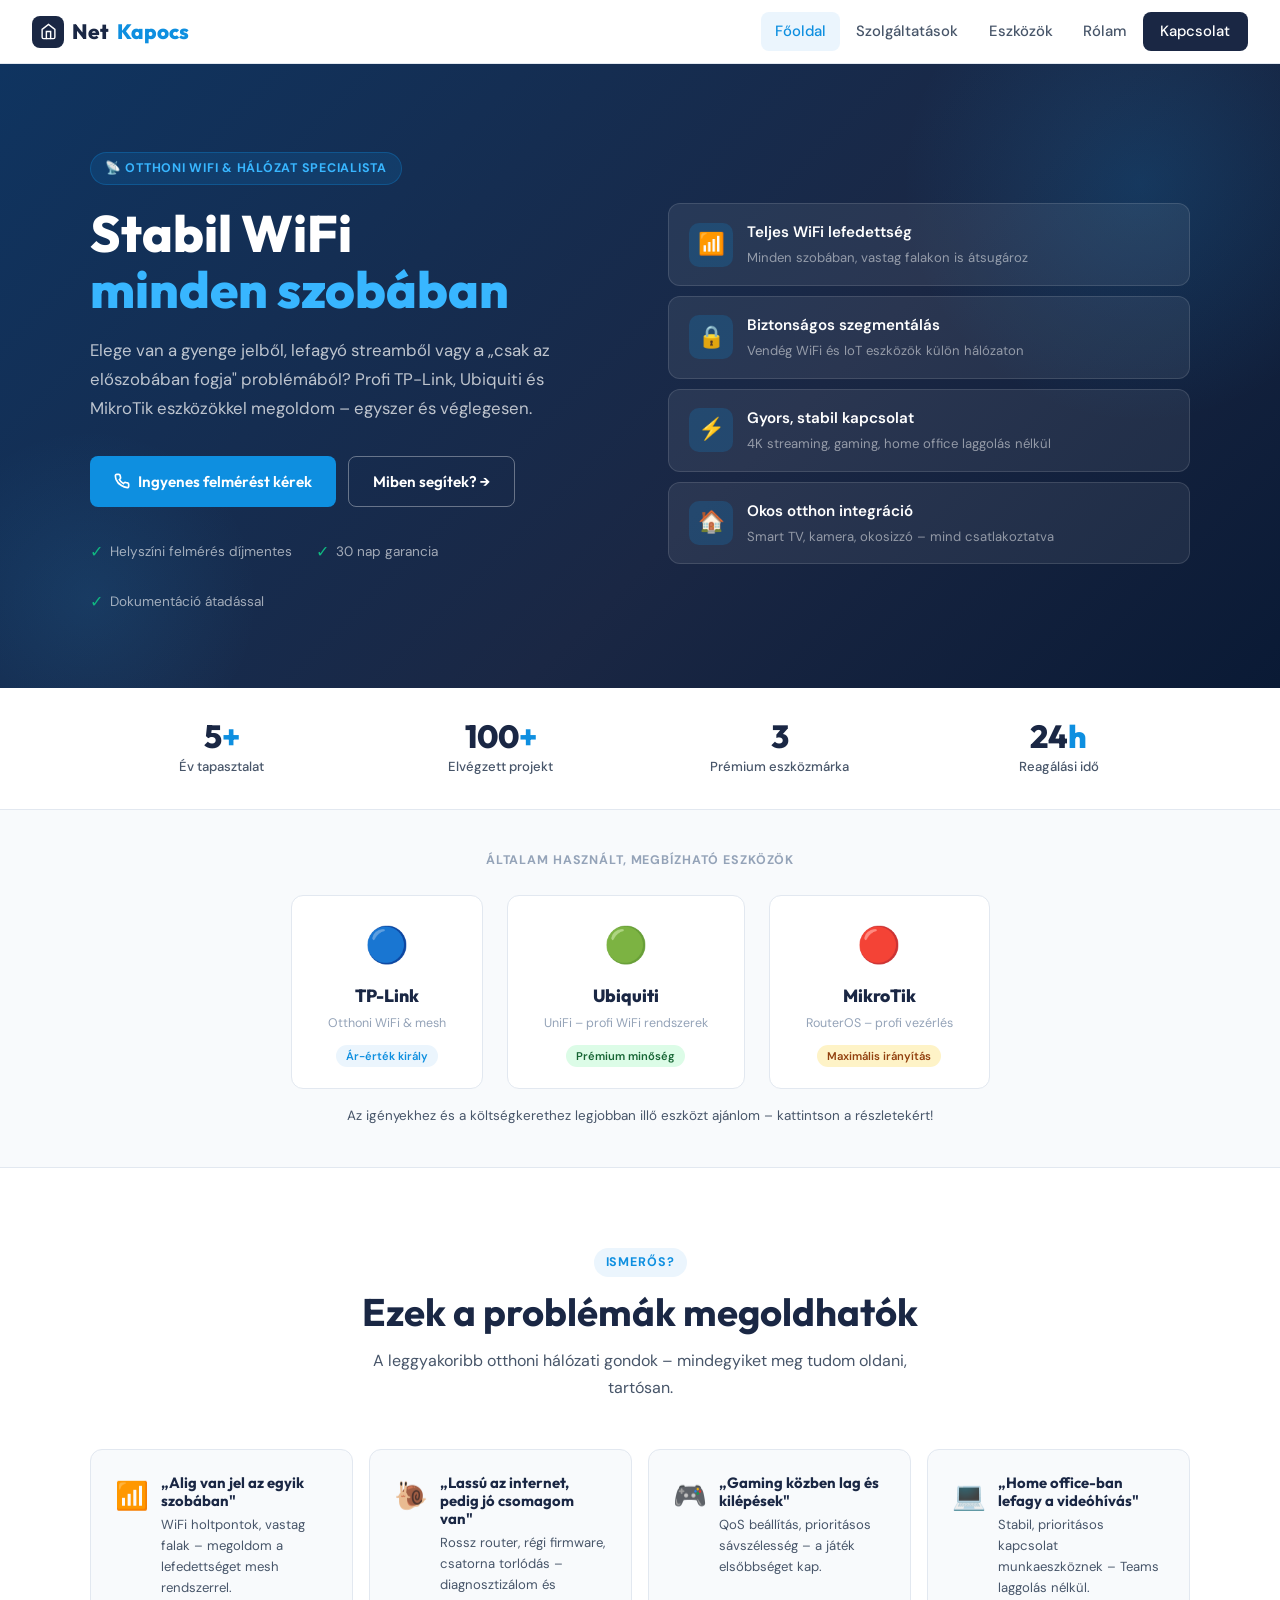
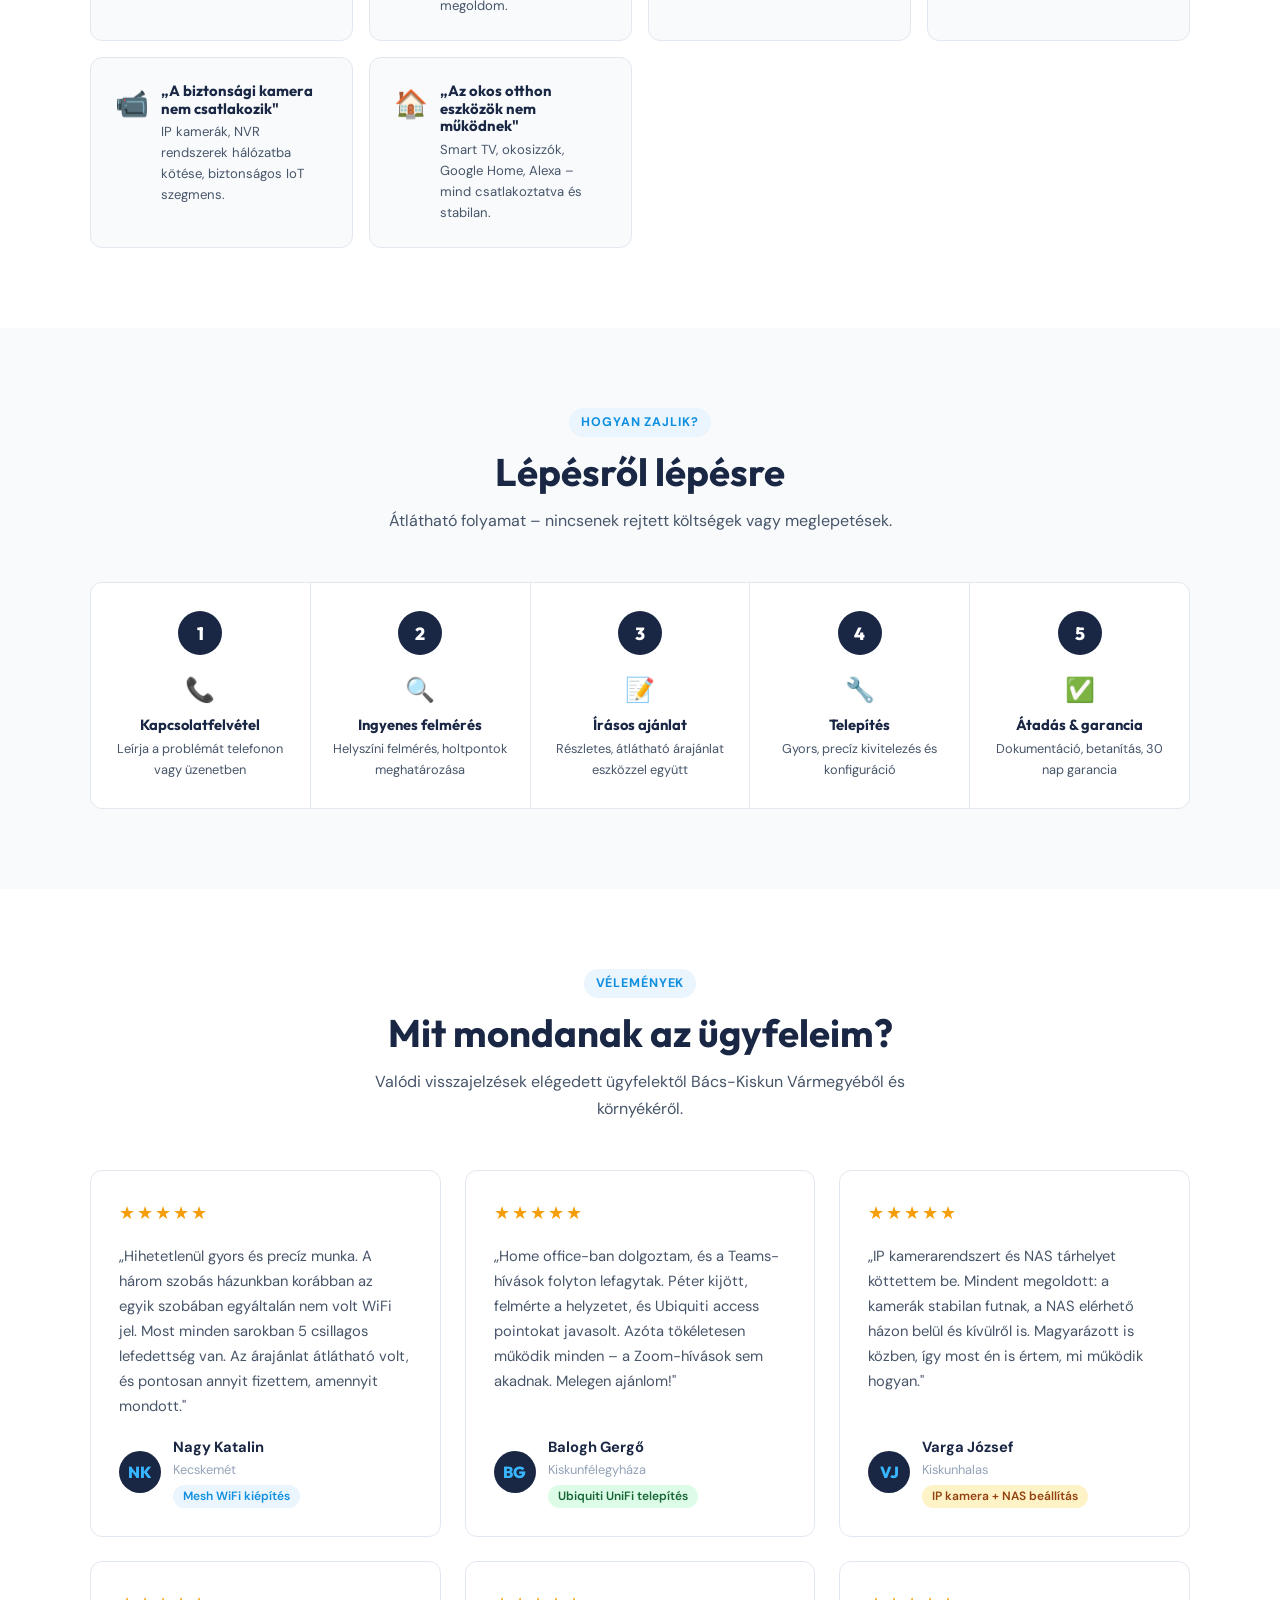
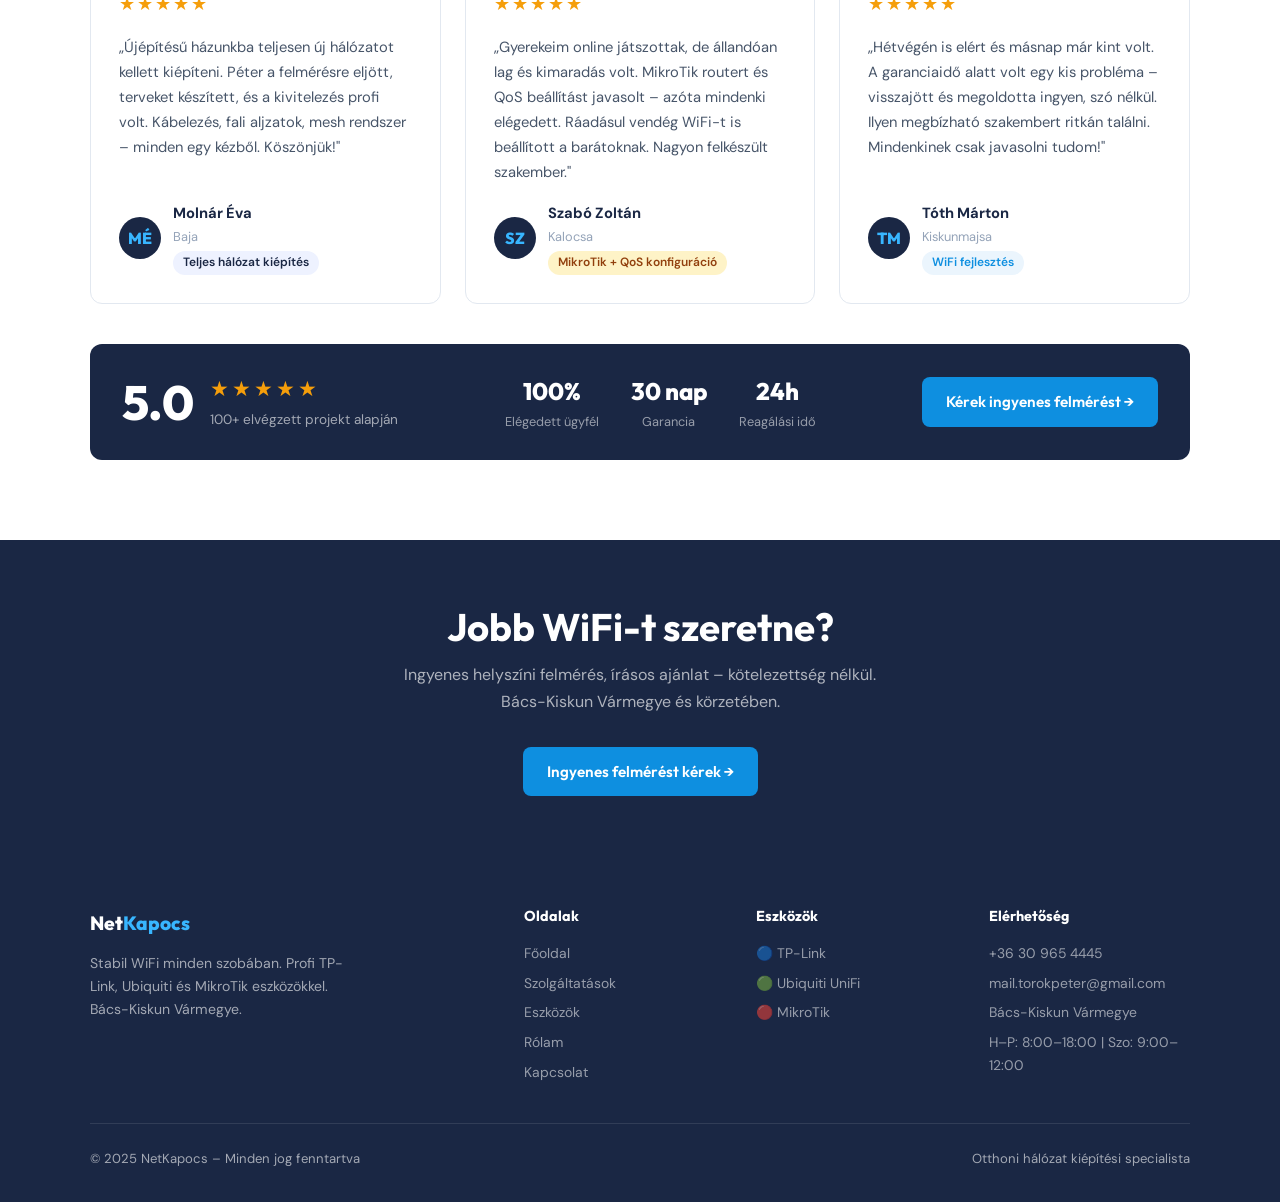
==== commit 8573dbe0: "modified:   eszkozok.html 	modified:   index.html 	modified:   kapcsolat.html 	modified:   rolam.htm" ====
--- a/index.html
+++ b/index.html
@@ -360,7 +360,7 @@
       <a href="tel:+36309654445">+36 30 965 4445</a>
       <a href="mailto:mail.torokpeter@gmail.com">mail.torokpeter@gmail.com</a>
       <a>Bács-Kiskun Vármegye</a>
-      <a>H–P: 8:00–18:00</a>
+      <a>H–P: 8:00–18:00 | Szo: 9:00–12:00</a>
     </div>
   </div>
   <div class="footer-bottom">
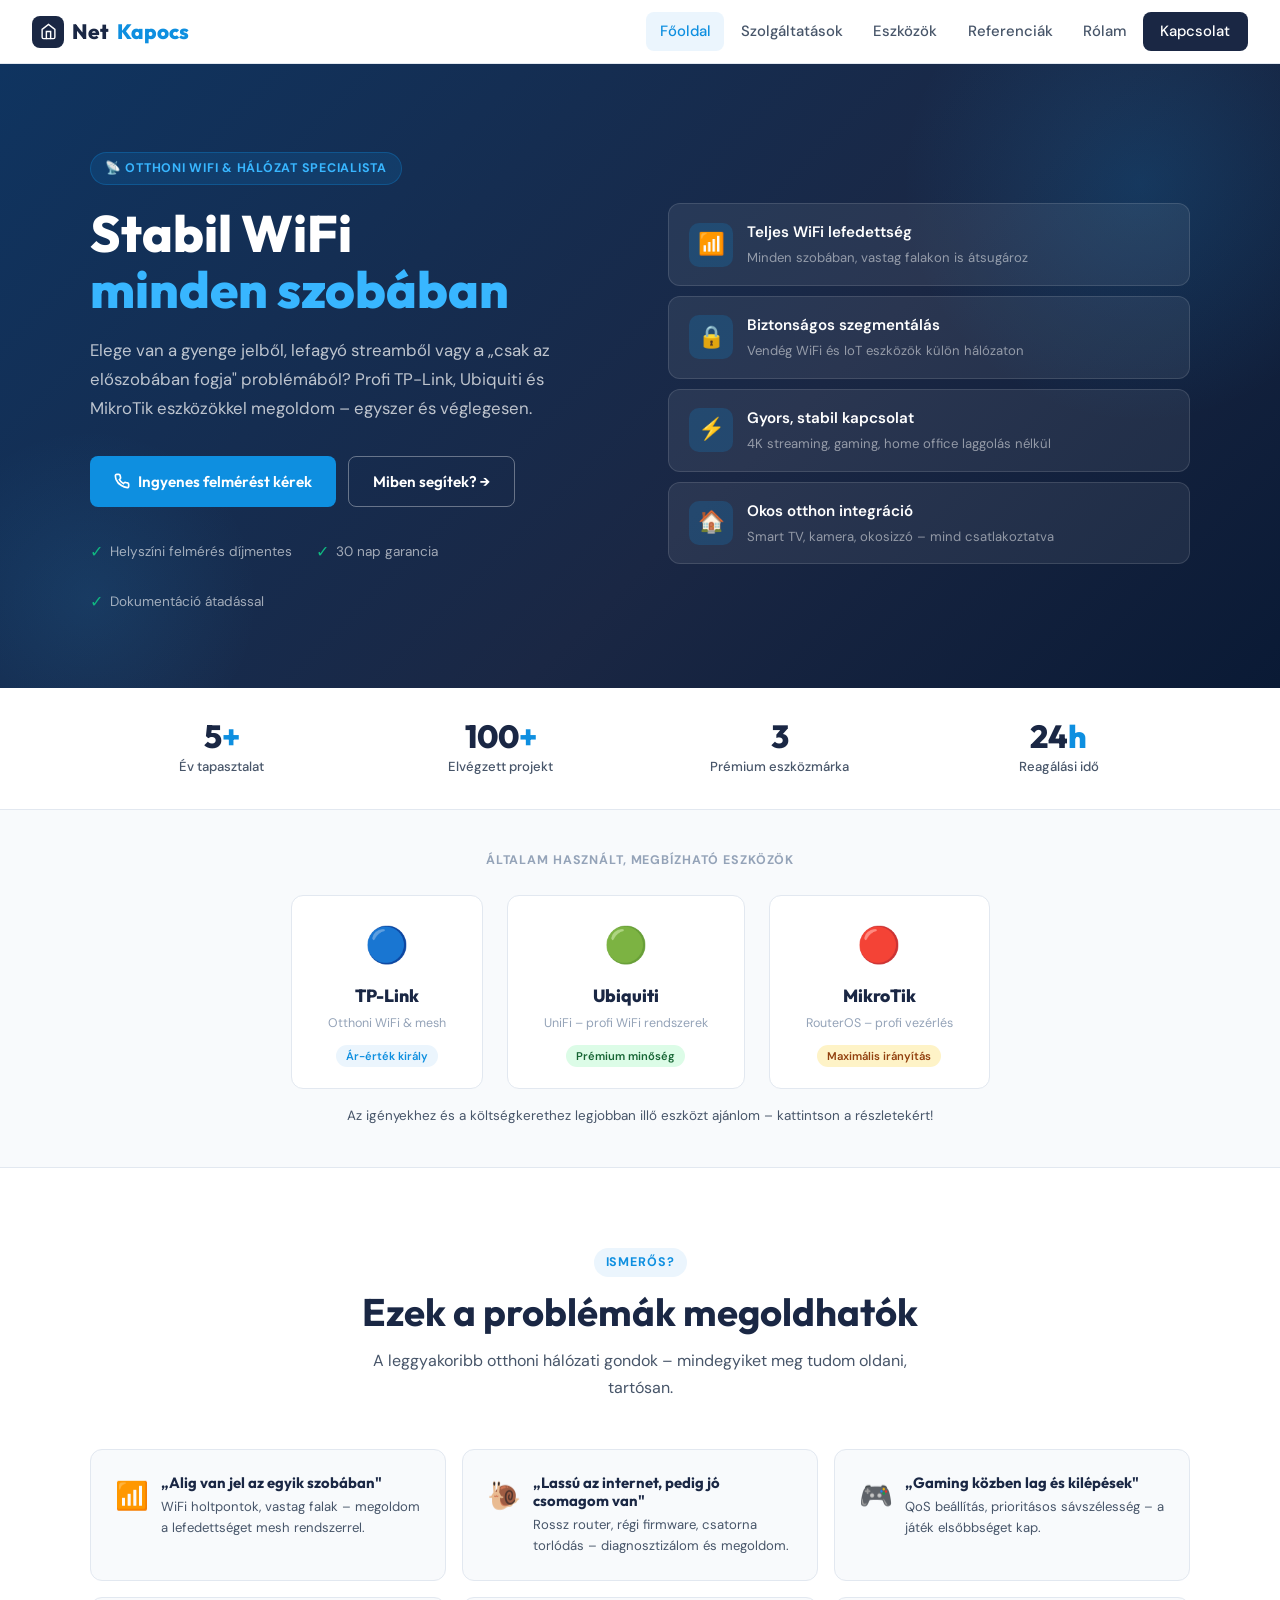
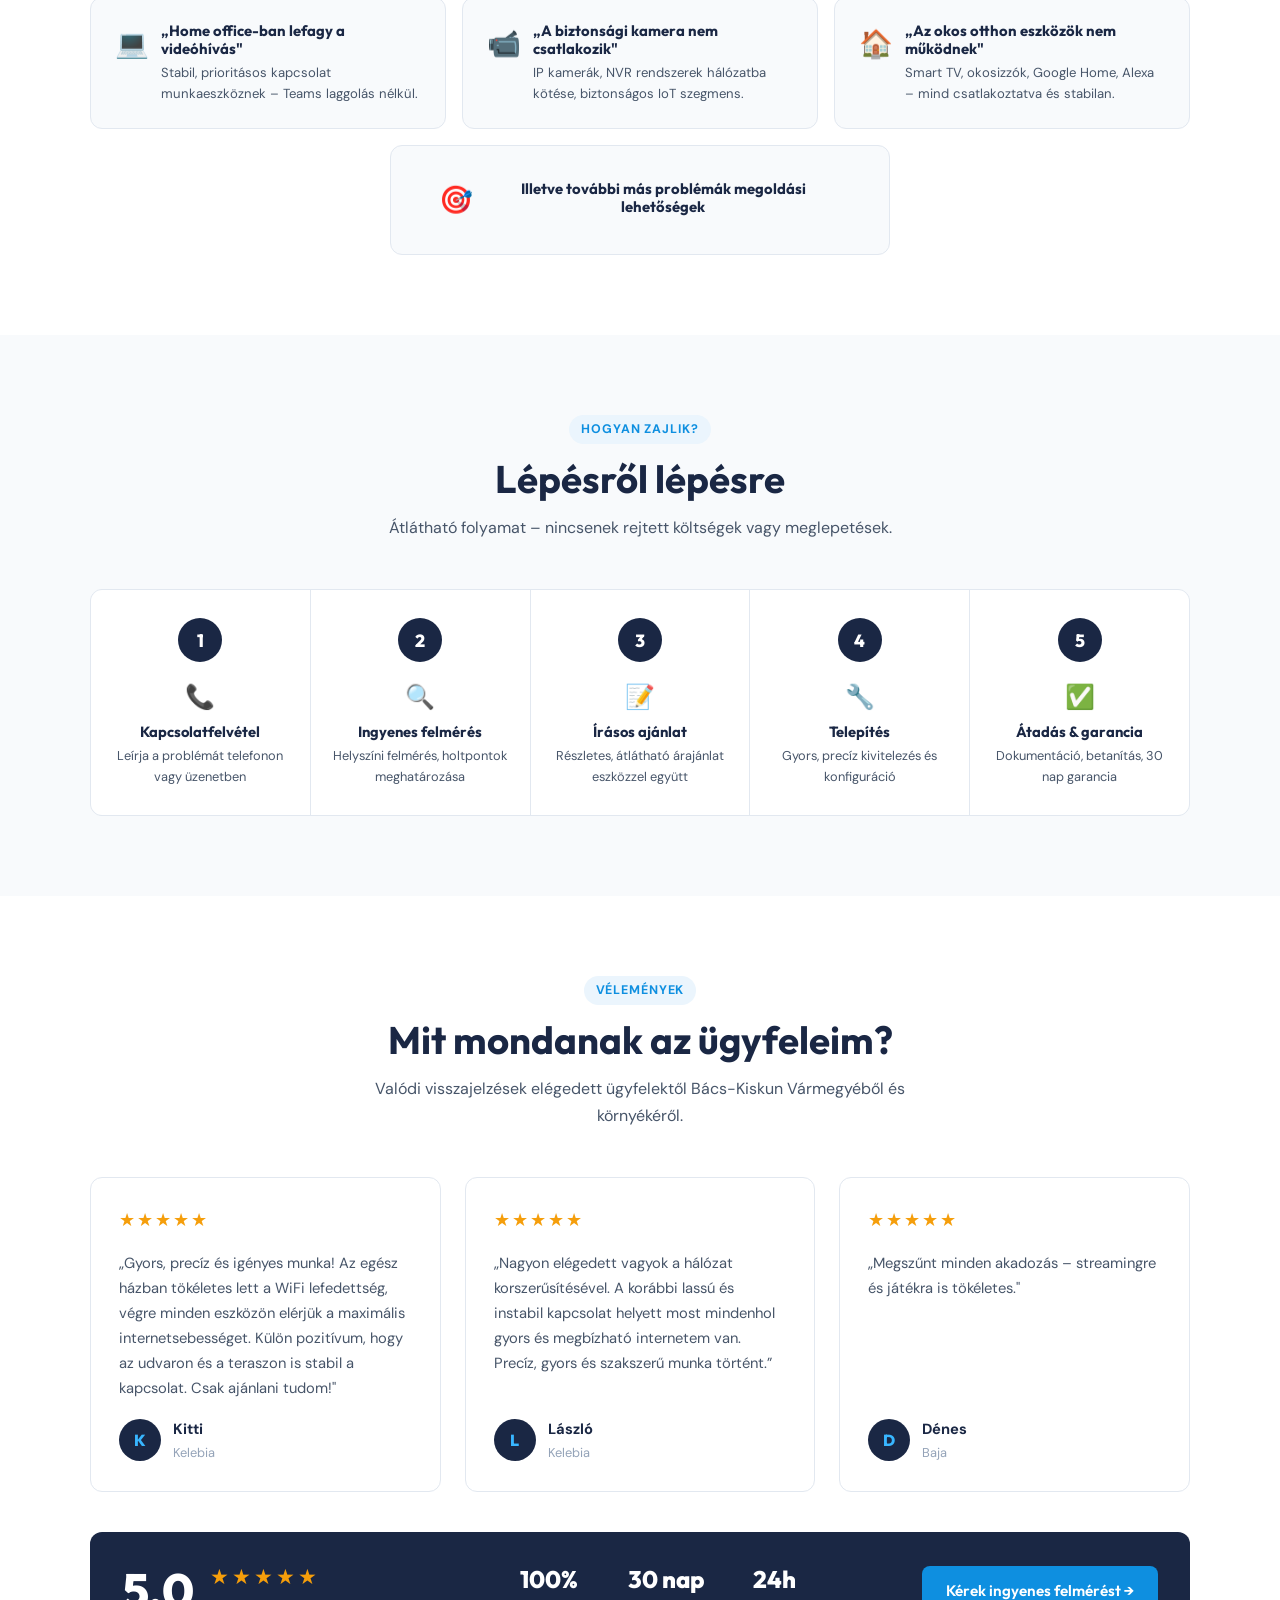
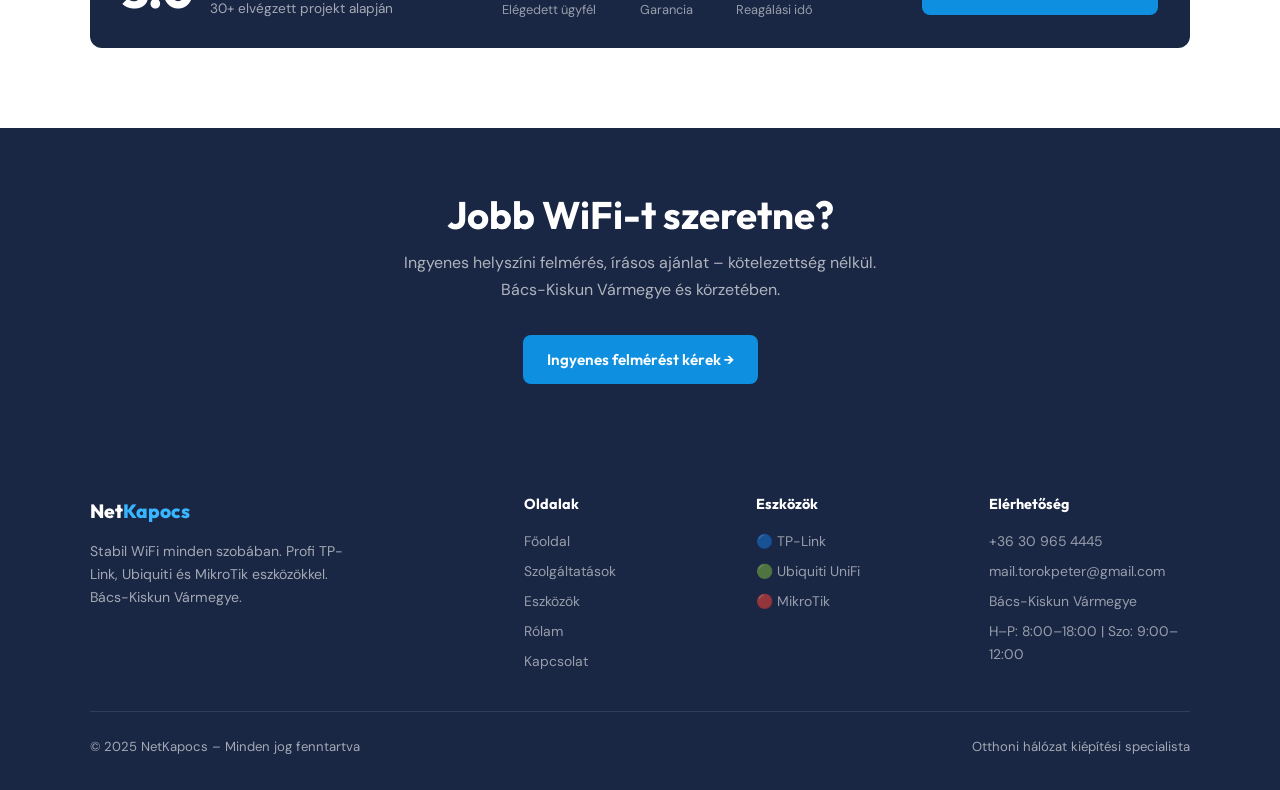
==== commit 423b66bd: "modified:   eszkozok.html 	new file:   image/icon.png 	modified:   index.html 	modified:   kapcsolat" ====
--- a/index.html
+++ b/index.html
@@ -7,9 +7,10 @@
 <link rel="preconnect" href="https://fonts.googleapis.com">
 <link href="https://fonts.googleapis.com/css2?family=Outfit:wght@400;500;600;700;800&family=DM+Sans:ital,wght@0,400;0,500;1,400&display=swap" rel="stylesheet">
 <link rel="stylesheet" href="style.css">
+<link rel="icon" type="image/png" href="/image/icon.png">
 </head>
 <body>
-
+ 
 <!-- NAVBAR -->
 <nav id="mainNav">
   <a class="logo" href="index.html">
@@ -22,6 +23,7 @@
     <li><a href="index.html" class="active">Főoldal</a></li>
     <li><a href="szolgaltatasok.html">Szolgáltatások</a></li>
     <li><a href="eszkozok.html">Eszközök</a></li>
+    <li><a href="referenciak.html">Referenciák</a></li>
     <li><a href="rolam.html">Rólam</a></li>
     <li><a href="kapcsolat.html" class="nav-cta">Kapcsolat</a></li>
   </ul>
@@ -29,7 +31,8 @@
     <span></span><span></span><span></span>
   </button>
 </nav>
-
+ 
+ 
 <!-- HERO -->
 <div class="hero-section" style="background:linear-gradient(135deg,#0F3460 0%,#1A2744 60%,#0a1a35 100%);color:white;padding:5.5rem 2rem 4.5rem;position:relative;overflow:hidden">
   <div style="position:absolute;top:-120px;right:-100px;width:480px;height:480px;border-radius:50%;background:radial-gradient(circle,rgba(14,143,224,0.18) 0%,transparent 70%);pointer-events:none"></div>
@@ -78,7 +81,7 @@
     </div>
   </div>
 </div>
-
+ 
 <!-- STATS -->
 <div class="stats-bar" style="background:white;border-bottom:1px solid var(--gray-200);padding:1.5rem 2rem">
   <div class="stats-grid" style="max-width:1100px;margin:0 auto;display:grid;grid-template-columns:repeat(4,1fr);gap:1rem;text-align:center">
@@ -100,7 +103,7 @@
     </div>
   </div>
 </div>
-
+ 
 <!-- BRANDS -->
 <div style="background:var(--gray-50);padding:2.5rem 2rem;border-bottom:1px solid var(--gray-200)">
   <div style="max-width:1100px;margin:0 auto">
@@ -128,7 +131,7 @@
     <p style="text-align:center;margin-top:1rem;font-size:.84rem;color:var(--gray-600)">Az igényekhez és a költségkerethez legjobban illő eszközt ajánlom – kattintson a részletekért!</p>
   </div>
 </div>
-
+ 
 <!-- PROBLEMS -->
 <section class="section section-alt">
   <div class="section-inner">
@@ -137,7 +140,7 @@
       <h2>Ezek a problémák megoldhatók</h2>
       <p>A leggyakoribb otthoni hálózati gondok – mindegyiket meg tudom oldani, tartósan.</p>
     </div>
-    <div style="display:grid;grid-template-columns:repeat(auto-fit,minmax(230px,1fr));gap:1rem">
+    <div style="display:grid;grid-template-columns:repeat(auto-fit,minmax(300px,1fr));gap:1rem">
       <div style="background:var(--gray-50);border:1px solid var(--gray-200);border-radius:var(--radius);padding:1.5rem;display:flex;gap:12px;align-items:flex-start">
         <div style="font-size:1.7rem;flex-shrink:0">📶</div>
         <div><h4 style="font-size:.93rem;margin-bottom:4px">„Alig van jel az egyik szobában"</h4><p style="font-size:.82rem;color:var(--gray-600);line-height:1.6">WiFi holtpontok, vastag falak – megoldom a lefedettséget mesh rendszerrel.</p></div>
@@ -163,9 +166,15 @@
         <div><h4 style="font-size:.93rem;margin-bottom:4px">„Az okos otthon eszközök nem működnek"</h4><p style="font-size:.82rem;color:var(--gray-600);line-height:1.6">Smart TV, okosizzók, Google Home, Alexa – mind csatlakoztatva és stabilan.</p></div>
       </div>
     </div>
+    <div style="display:flex;justify-content:center;margin-top:1rem">
+      <div style="background:var(--gray-50);border:1px solid var(--gray-200);border-radius:var(--radius);padding:2rem 3rem;display:flex;gap:12px;align-items:center;justify-content:center;text-align:center;max-width:500px;width:100%">
+        <div style="font-size:1.7rem;flex-shrink:0">🎯</div>
+        <div><h4 style="font-size:.93rem;margin-bottom:4px">Illetve további más problémák megoldási lehetőségek</h4></div>
+      </div>
+    </div>
   </div>
 </section>
-
+ 
 <!-- PROCESS -->
 <section class="section">
   <div class="section-inner">
@@ -208,7 +217,7 @@
     </div>
   </div>
 </section>
-
+ 
 <!-- ===== VÉLEMÉNYEK ===== -->
 <section class="section section-alt">
   <div class="section-inner">
@@ -218,94 +227,54 @@
       <p>Valódi visszajelzések elégedett ügyfelektől Bács-Kiskun Vármegyéből és környékéről.</p>
     </div>
     <div class="reviews-grid">
-
+ 
       <div class="review-card">
         <div class="review-stars">★★★★★</div>
-        <p class="review-text">„Hihetetlenül gyors és precíz munka. A három szobás házunkban korábban az egyik szobában egyáltalán nem volt WiFi jel. Most minden sarokban 5 csillagos lefedettség van. Az árajánlat átlátható volt, és pontosan annyit fizettem, amennyit mondott."</p>
+        <p class="review-text">„Gyors, precíz és igényes munka! Az egész házban tökéletes lett a WiFi lefedettség, végre minden eszközön elérjük a maximális internetsebességet. Külön pozitívum, hogy az udvaron és a teraszon is stabil a kapcsolat. Csak ajánlani tudom!"</p>
         <div class="review-author">
-          <div class="review-avatar">NK</div>
+          <div class="review-avatar">K</div>
           <div>
-            <div class="review-name">Nagy Katalin</div>
-            <div class="review-location">Kecskemét</div>
-            <span class="badge badge-blue review-tag">Mesh WiFi kiépítés</span>
+            <div class="review-name">Kitti</div>
+            <div class="review-location">Kelebia</div>
+            <!-- <span class="badge badge-blue review-tag">Mesh WiFi kiépítés</span> -->
           </div>
         </div>
       </div>
-
+ 
       <div class="review-card">
         <div class="review-stars">★★★★★</div>
-        <p class="review-text">„Home office-ban dolgoztam, és a Teams-hívások folyton lefagytak. Péter kijött, felmérte a helyzetet, és Ubiquiti access pointokat javasolt. Azóta tökéletesen működik minden – a Zoom-hívások sem akadnak. Melegen ajánlom!"</p>
+        <p class="review-text">„Nagyon elégedett vagyok a hálózat korszerűsítésével. A korábbi lassú és instabil kapcsolat helyett most mindenhol gyors és megbízható internetem van. Precíz, gyors és szakszerű munka történt.”</p>
         <div class="review-author">
-          <div class="review-avatar">BG</div>
+          <div class="review-avatar">L</div>
           <div>
-            <div class="review-name">Balogh Gergő</div>
-            <div class="review-location">Kiskunfélegyháza</div>
-            <span class="badge badge-green review-tag">Ubiquiti UniFi telepítés</span>
+            <div class="review-name">László</div>
+            <div class="review-location">Kelebia</div>
+            <!-- <span class="badge badge-green review-tag">Ubiquiti UniFi telepítés</span> -->
           </div>
         </div>
       </div>
-
+ 
       <div class="review-card">
         <div class="review-stars">★★★★★</div>
-        <p class="review-text">„IP kamerarendszert és NAS tárhelyet köttettem be. Mindent megoldott: a kamerák stabilan futnak, a NAS elérhető házon belül és kívülről is. Magyarázott is közben, így most én is értem, mi működik hogyan."</p>
+        <p class="review-text">„Megszűnt minden akadozás – streamingre és játékra is tökéletes."</p>
         <div class="review-author">
-          <div class="review-avatar">VJ</div>
+          <div class="review-avatar">D</div>
           <div>
-            <div class="review-name">Varga József</div>
-            <div class="review-location">Kiskunhalas</div>
-            <span class="badge badge-orange review-tag">IP kamera + NAS beállítás</span>
+            <div class="review-name">Dénes</div>
+            <div class="review-location">Baja</div>
+            <!-- <span class="badge badge-orange review-tag">IP kamera + NAS beállítás</span> -->
           </div>
         </div>
       </div>
-
-      <div class="review-card">
-        <div class="review-stars">★★★★★</div>
-        <p class="review-text">„Újépítésű házunkba teljesen új hálózatot kellett kiépíteni. Péter a felmérésre eljött, terveket készített, és a kivitelezés profi volt. Kábelezés, fali aljzatok, mesh rendszer – minden egy kézből. Köszönjük!"</p>
-        <div class="review-author">
-          <div class="review-avatar">MÉ</div>
-          <div>
-            <div class="review-name">Molnár Éva</div>
-            <div class="review-location">Baja</div>
-            <span class="badge badge-navy review-tag">Teljes hálózat kiépítés</span>
-          </div>
-        </div>
-      </div>
-
-      <div class="review-card">
-        <div class="review-stars">★★★★★</div>
-        <p class="review-text">„Gyerekeim online játszottak, de állandóan lag és kimaradás volt. MikroTik routert és QoS beállítást javasolt – azóta mindenki elégedett. Ráadásul vendég WiFi-t is beállított a barátoknak. Nagyon felkészült szakember."</p>
-        <div class="review-author">
-          <div class="review-avatar">SZ</div>
-          <div>
-            <div class="review-name">Szabó Zoltán</div>
-            <div class="review-location">Kalocsa</div>
-            <span class="badge badge-orange review-tag">MikroTik + QoS konfiguráció</span>
-          </div>
-        </div>
-      </div>
-
-      <div class="review-card">
-        <div class="review-stars">★★★★★</div>
-        <p class="review-text">„Hétvégén is elért és másnap már kint volt. A garanciaidő alatt volt egy kis probléma – visszajött és megoldotta ingyen, szó nélkül. Ilyen megbízható szakembert ritkán találni. Mindenkinek csak javasolni tudom!"</p>
-        <div class="review-author">
-          <div class="review-avatar">TM</div>
-          <div>
-            <div class="review-name">Tóth Márton</div>
-            <div class="review-location">Kiskunmajsa</div>
-            <span class="badge badge-blue review-tag">WiFi fejlesztés</span>
-          </div>
-        </div>
-      </div>
-
-    </div>
-
+    </div>
+ 
     <!-- Summary bar -->
     <div style="margin-top:2.5rem;background:var(--navy);border-radius:var(--radius);padding:1.75rem 2rem;display:flex;align-items:center;justify-content:space-between;flex-wrap:wrap;gap:1rem">
       <div style="display:flex;align-items:center;gap:16px">
         <div style="font-family:'Outfit',sans-serif;font-size:3rem;font-weight:800;color:white;line-height:1">5.0</div>
         <div>
           <div style="color:#F59E0B;font-size:1.3rem;letter-spacing:3px">★★★★★</div>
-          <div style="color:rgba(255,255,255,0.6);font-size:.85rem;margin-top:3px">100+ elvégzett projekt alapján</div>
+          <div style="color:rgba(255,255,255,0.6);font-size:.85rem;margin-top:3px">30+ elvégzett projekt alapján</div>
         </div>
       </div>
       <div style="display:flex;gap:2rem;flex-wrap:wrap">
@@ -326,14 +295,14 @@
     </div>
   </div>
 </section>
-
+ 
 <!-- CTA -->
 <div class="cta-banner">
   <h2>Jobb WiFi-t szeretne?</h2>
   <p>Ingyenes helyszíni felmérés, írásos ajánlat – kötelezettség nélkül. Bács-Kiskun Vármegye és körzetében.</p>
   <a href="kapcsolat.html" class="btn btn-primary">Ingyenes felmérést kérek →</a>
 </div>
-
+ 
 <!-- FOOTER -->
 <footer>
   <div class="footer-inner">
@@ -368,7 +337,7 @@
     <span>Otthoni hálózat kiépítési specialista</span>
   </div>
 </footer>
-
+ 
 <script>
 function toggleMenu() {
   const nav = document.getElementById('navLinks');
@@ -386,4 +355,4 @@
 });
 </script>
 </body>
-</html>
+</html>
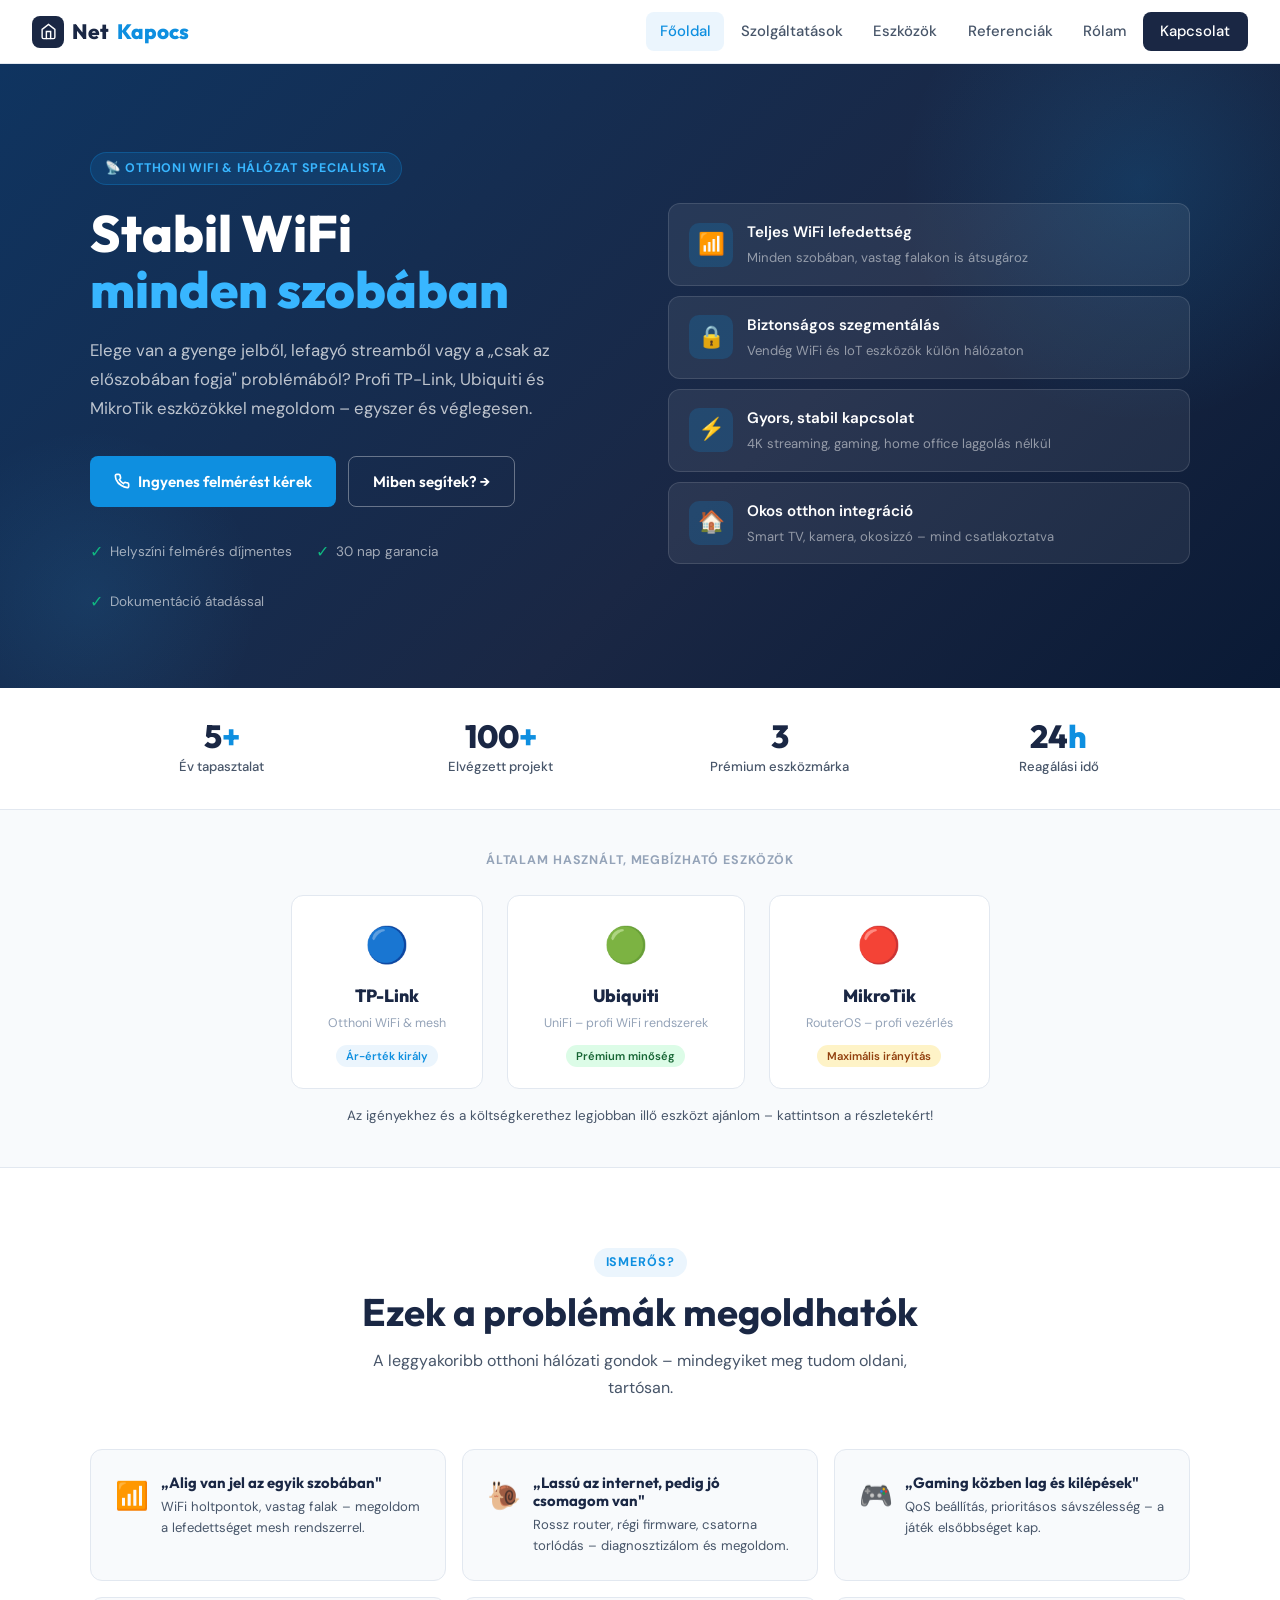
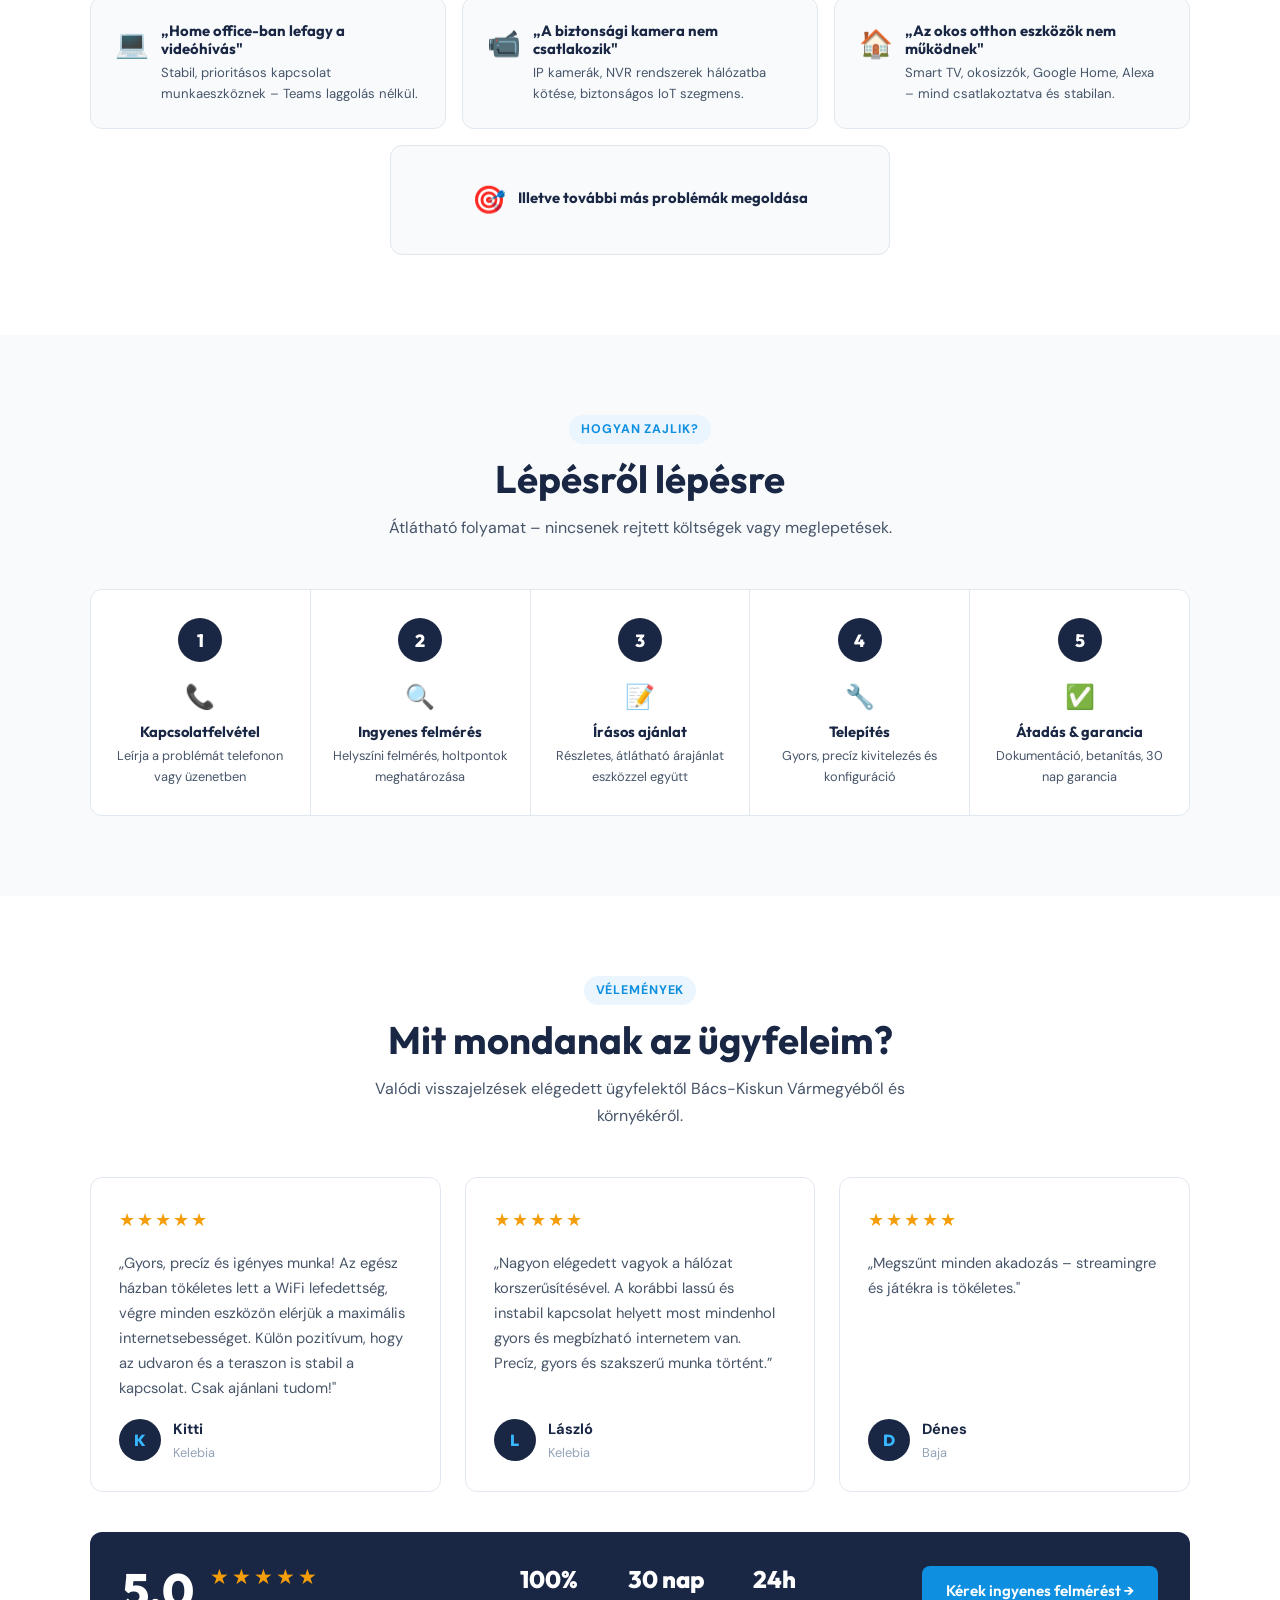
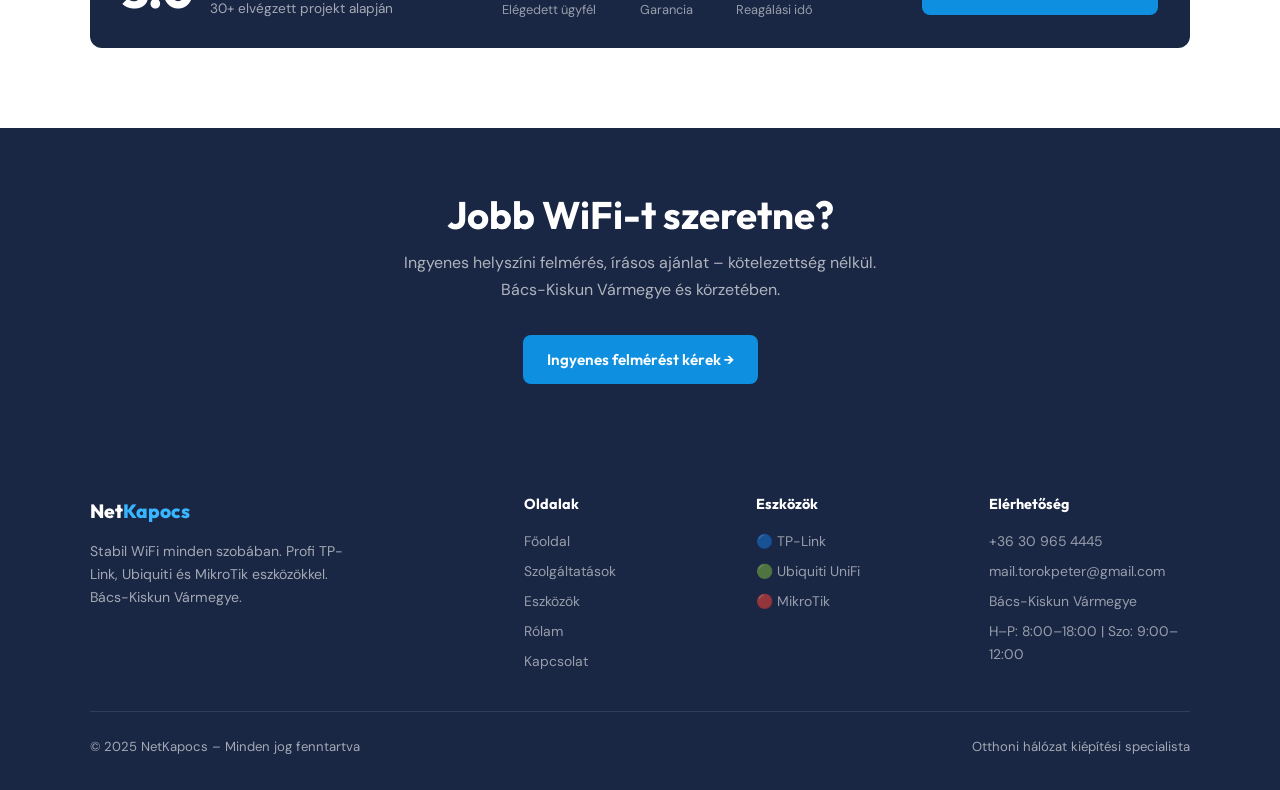
==== commit c445a5a5: "modified:   index.html" ====
--- a/index.html
+++ b/index.html
@@ -169,7 +169,7 @@
     <div style="display:flex;justify-content:center;margin-top:1rem">
       <div style="background:var(--gray-50);border:1px solid var(--gray-200);border-radius:var(--radius);padding:2rem 3rem;display:flex;gap:12px;align-items:center;justify-content:center;text-align:center;max-width:500px;width:100%">
         <div style="font-size:1.7rem;flex-shrink:0">🎯</div>
-        <div><h4 style="font-size:.93rem;margin-bottom:4px">Illetve további más problémák megoldási lehetőségek</h4></div>
+        <div><h4 style="font-size:.93rem;margin-bottom:4px">Illetve további más problémák megoldása</h4></div>
       </div>
     </div>
   </div>
